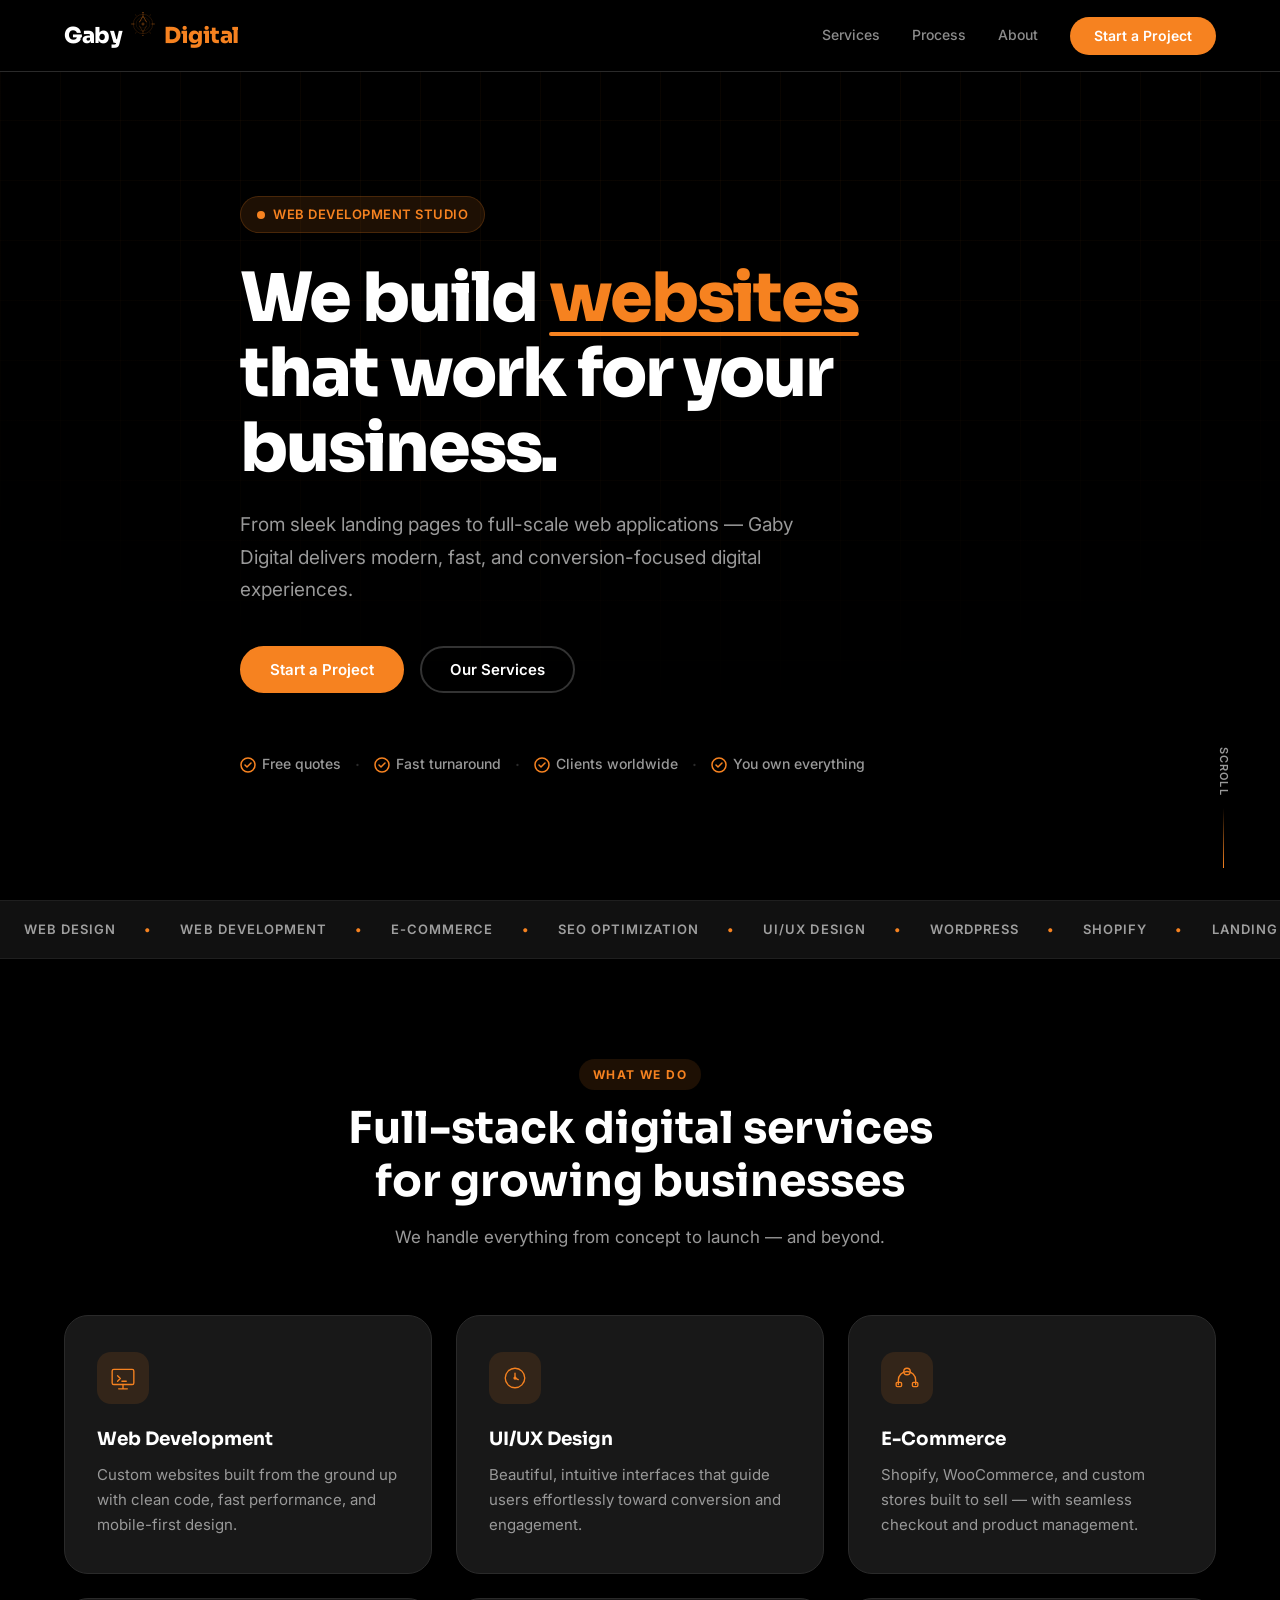
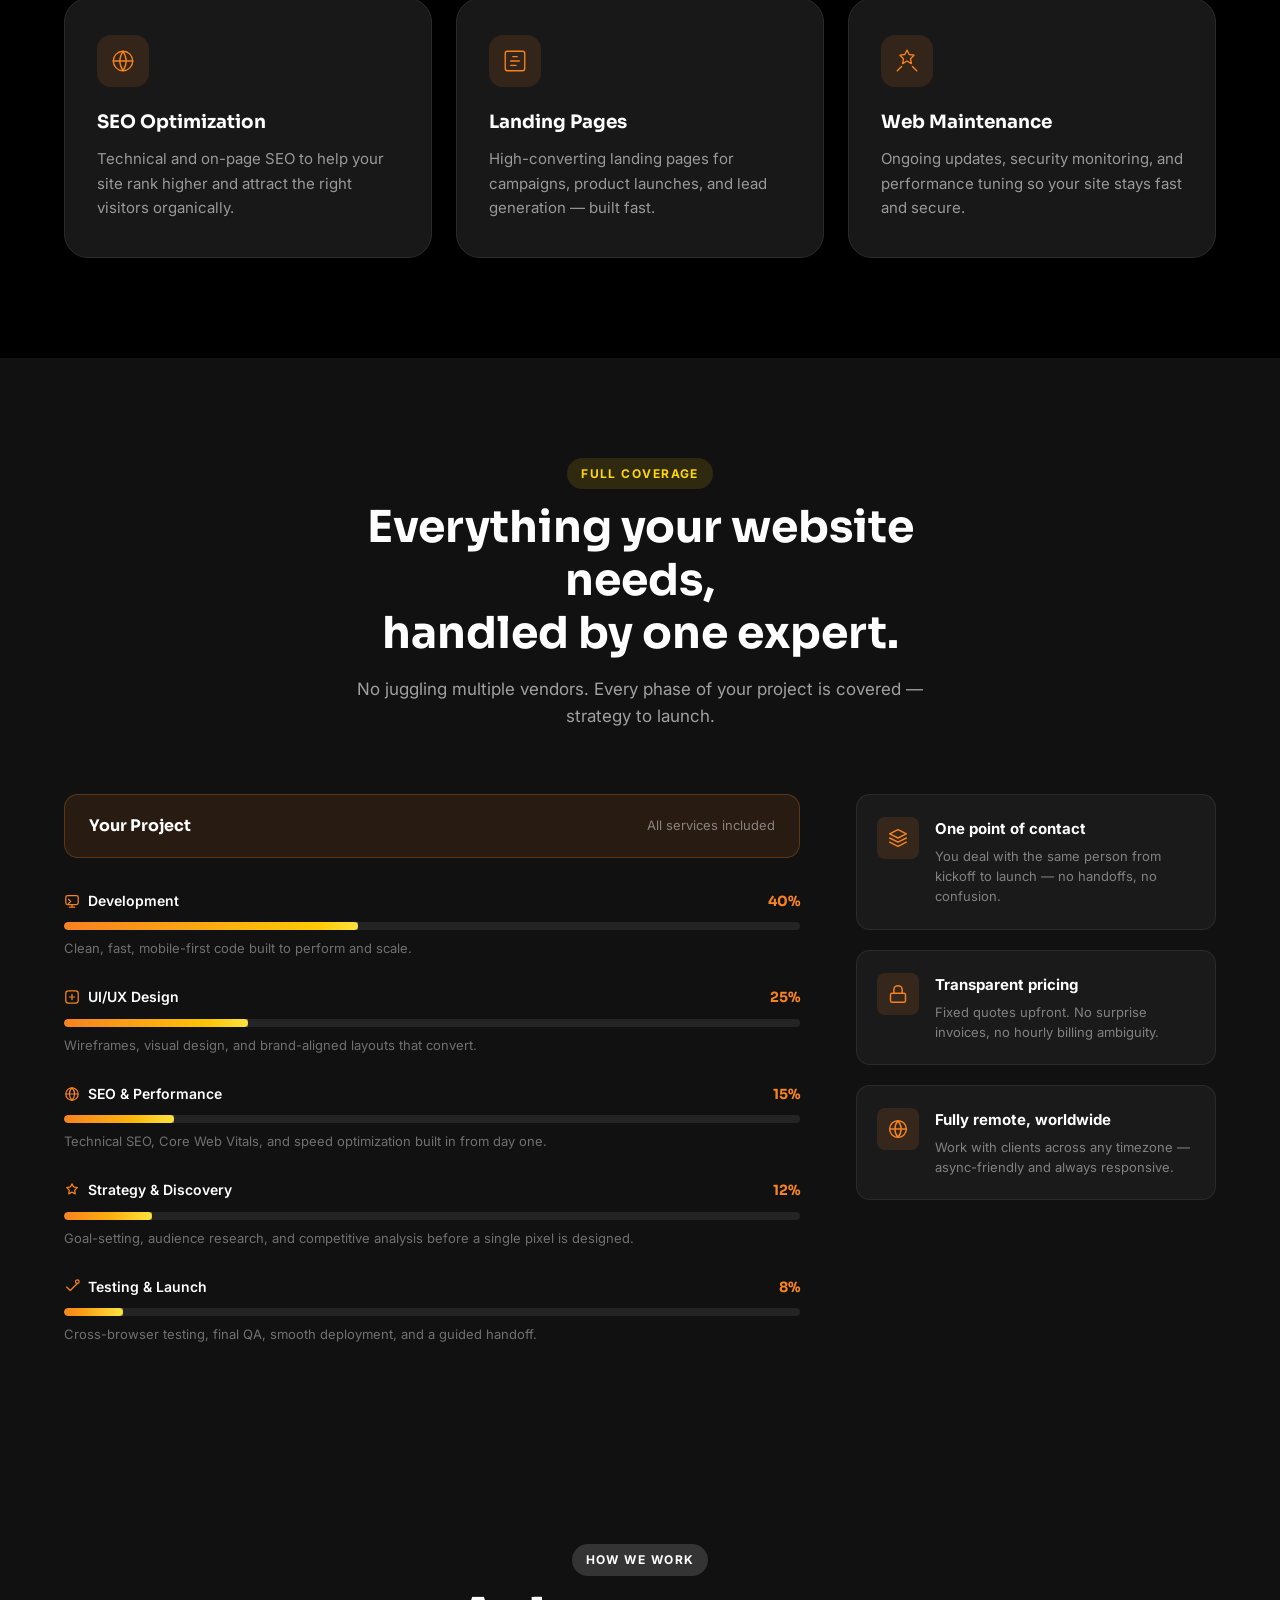
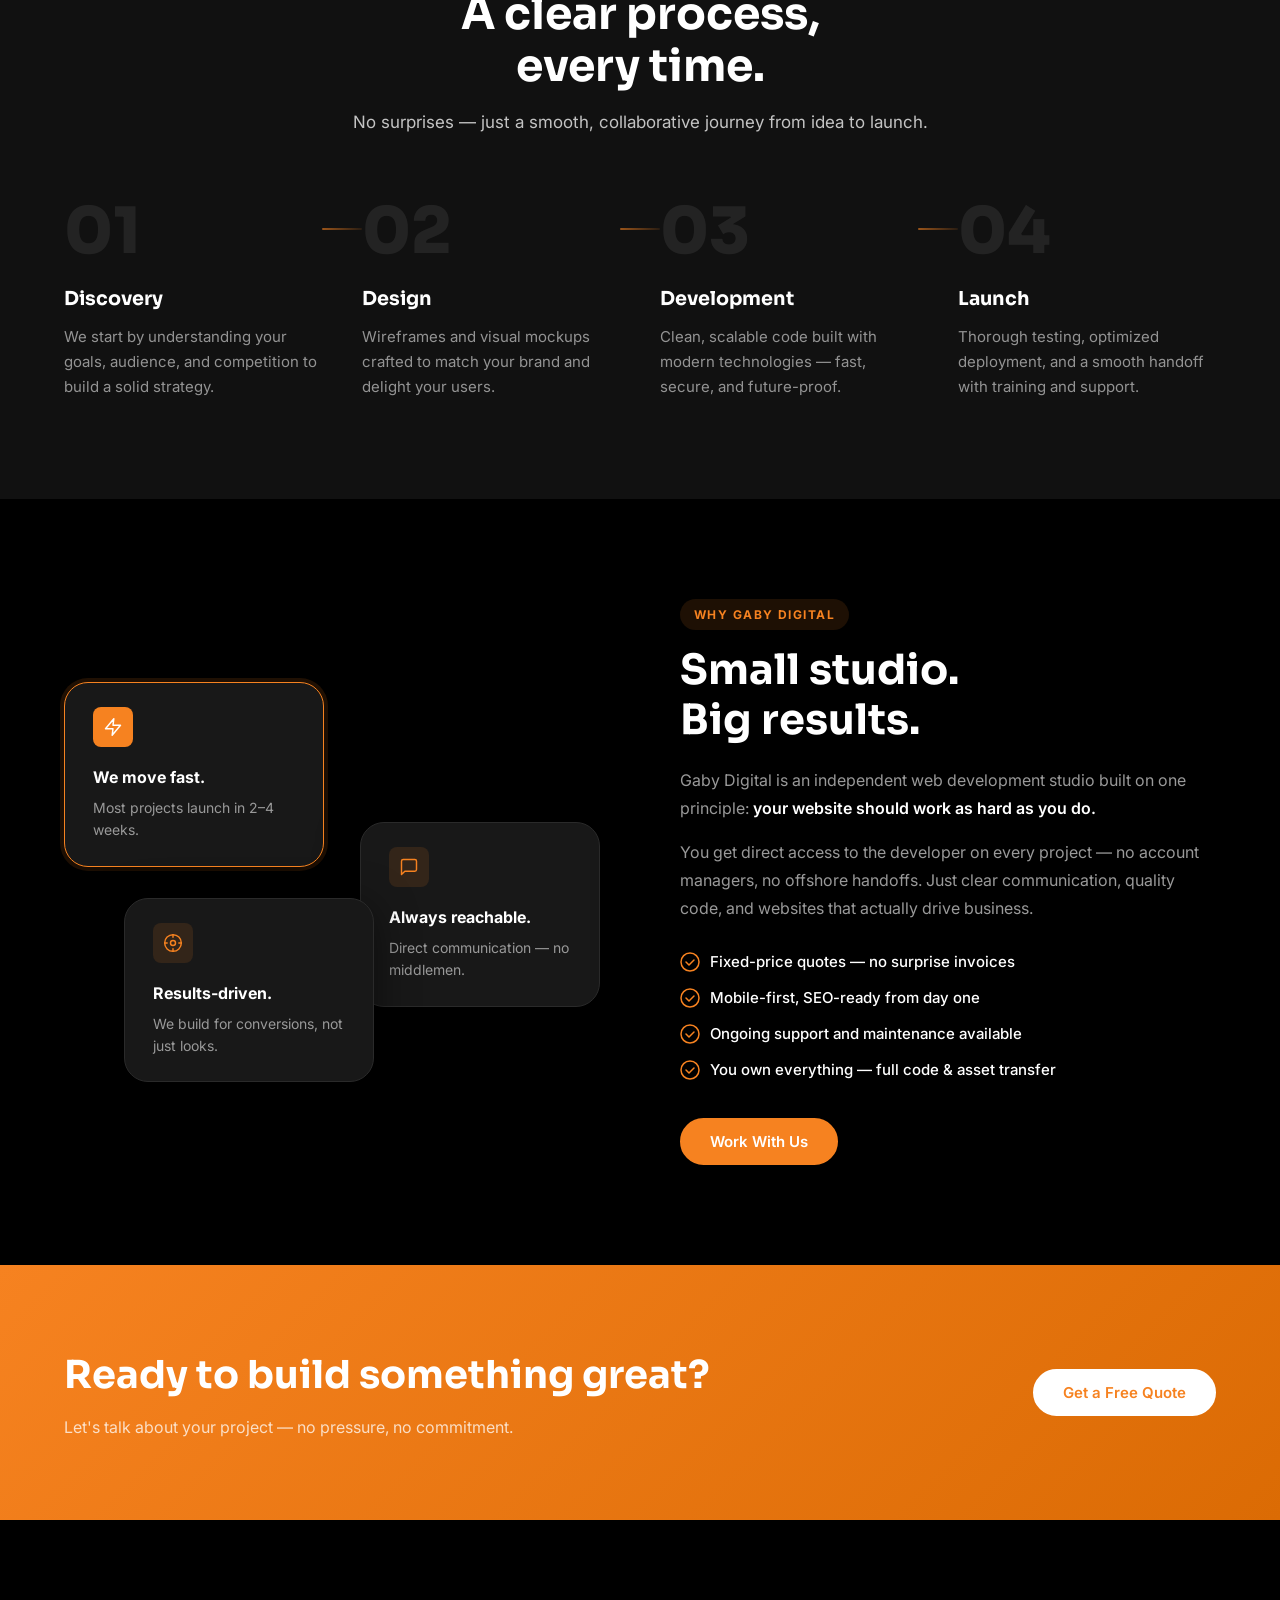
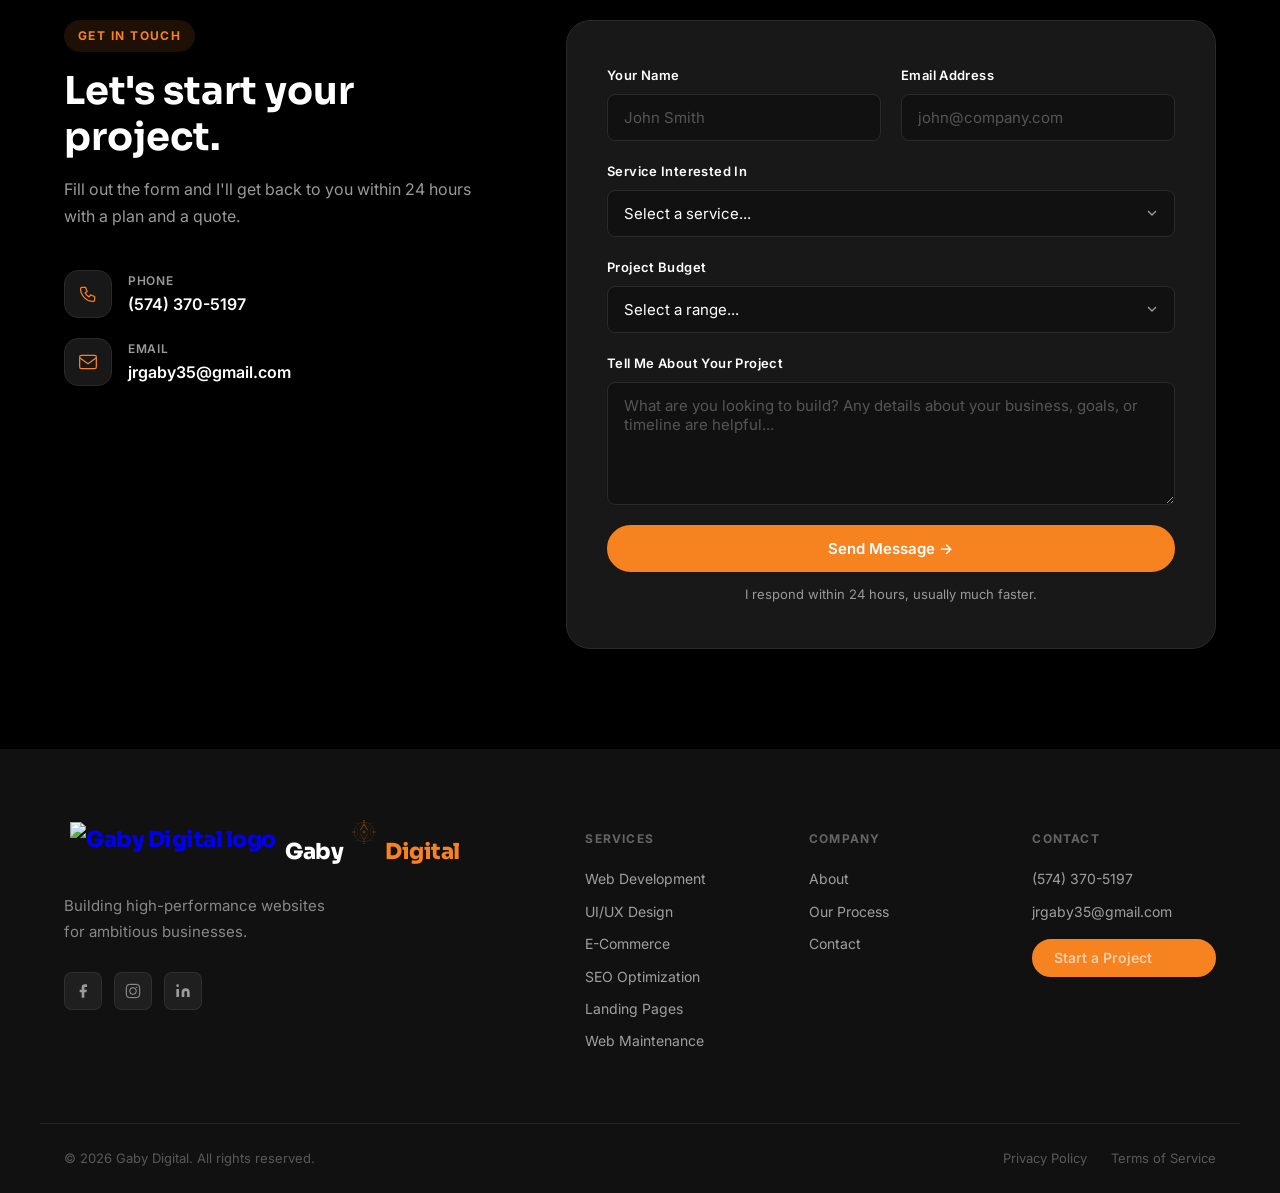
==== index.html @ aebf29fa "Add logo to footer" ====
<!DOCTYPE html>
<html lang="en">
<head>
  <meta charset="UTF-8" />
  <meta name="viewport" content="width=device-width, initial-scale=1.0" />
  <title>Gaby Digital — Web Development Studio</title>
  <meta name="description" content="Gaby Digital builds stunning, high-performance websites and web applications for businesses ready to grow online." />
  <link rel="preconnect" href="https://fonts.googleapis.com" />
  <link rel="preconnect" href="https://fonts.gstatic.com" crossorigin />
  <link href="https://fonts.googleapis.com/css2?family=Inter:wght@300;400;500;600;700;800;900&family=Sora:wght@400;600;700;800&display=swap" rel="stylesheet" />
  <link rel="stylesheet" href="style.css" />
</head>
<body>

  <!-- NAV -->
  <header class="nav" id="nav">
    <div class="nav__inner container">
      <a href="#" class="nav__logo">
        <span class="logo-gaby">Gaby</span><img src="gaby-digital-logo-cr9.svg" class="logo-img" alt="Gaby Digital logo" /><span class="logo-digital">Digital</span>
      </a>
      <nav class="nav__links" id="navLinks">
        <a href="#services">Services</a>
        <a href="#process">Process</a>
        <a href="#about">About</a>
        <a href="#contact" class="btn btn--nav">Start a Project</a>
      </nav>
      <button class="nav__hamburger" id="hamburger" aria-label="Toggle menu">
        <span></span><span></span><span></span>
      </button>
    </div>
  </header>

  <!-- HERO -->
  <section class="hero" id="home">
    <div class="hero__bg-grid"></div>
    <div class="container hero__inner">
      <div class="hero__badge">Web Development Studio</div>
      <h1 class="hero__headline">
        We build
        <span class="hero__flip-wrapper">
          <span class="hero__flip" id="heroFlip">websites</span>
        </span>
        <br />that work for your business.
      </h1>
      <p class="hero__sub">From sleek landing pages to full-scale web applications — Gaby Digital delivers modern, fast, and conversion-focused digital experiences.</p>
      <div class="hero__ctas">
        <a href="#contact" class="btn btn--primary">Start a Project</a>
        <a href="#services" class="btn btn--ghost">Our Services</a>
      </div>
      <div class="hero__trust">
        <span class="trust-item">
          <svg viewBox="0 0 16 16" fill="none" xmlns="http://www.w3.org/2000/svg"><circle cx="8" cy="8" r="7" stroke="currentColor" stroke-width="1.5"/><path d="M5 8l2 2 4-4" stroke="currentColor" stroke-width="1.5" stroke-linecap="round" stroke-linejoin="round"/></svg>
          Free quotes
        </span>
        <span class="trust-sep">·</span>
        <span class="trust-item">
          <svg viewBox="0 0 16 16" fill="none" xmlns="http://www.w3.org/2000/svg"><circle cx="8" cy="8" r="7" stroke="currentColor" stroke-width="1.5"/><path d="M5 8l2 2 4-4" stroke="currentColor" stroke-width="1.5" stroke-linecap="round" stroke-linejoin="round"/></svg>
          Fast turnaround
        </span>
        <span class="trust-sep">·</span>
        <span class="trust-item">
          <svg viewBox="0 0 16 16" fill="none" xmlns="http://www.w3.org/2000/svg"><circle cx="8" cy="8" r="7" stroke="currentColor" stroke-width="1.5"/><path d="M5 8l2 2 4-4" stroke="currentColor" stroke-width="1.5" stroke-linecap="round" stroke-linejoin="round"/></svg>
          Clients worldwide
        </span>
        <span class="trust-sep">·</span>
        <span class="trust-item">
          <svg viewBox="0 0 16 16" fill="none" xmlns="http://www.w3.org/2000/svg"><circle cx="8" cy="8" r="7" stroke="currentColor" stroke-width="1.5"/><path d="M5 8l2 2 4-4" stroke="currentColor" stroke-width="1.5" stroke-linecap="round" stroke-linejoin="round"/></svg>
          You own everything
        </span>
      </div>
    </div>
    <div class="hero__scroll-hint">
      <span>Scroll</span>
      <div class="hero__scroll-line"></div>
    </div>
  </section>

  <!-- MARQUEE -->
  <div class="marquee">
    <div class="marquee__track">
      <span>Web Design</span><span class="dot">•</span>
      <span>Web Development</span><span class="dot">•</span>
      <span>E-Commerce</span><span class="dot">•</span>
      <span>SEO Optimization</span><span class="dot">•</span>
      <span>UI/UX Design</span><span class="dot">•</span>
      <span>WordPress</span><span class="dot">•</span>
      <span>Shopify</span><span class="dot">•</span>
      <span>Landing Pages</span><span class="dot">•</span>
      <span>Web Maintenance</span><span class="dot">•</span>
      <span>Web Design</span><span class="dot">•</span>
      <span>Web Development</span><span class="dot">•</span>
      <span>E-Commerce</span><span class="dot">•</span>
      <span>SEO Optimization</span><span class="dot">•</span>
      <span>UI/UX Design</span><span class="dot">•</span>
      <span>WordPress</span><span class="dot">•</span>
      <span>Shopify</span><span class="dot">•</span>
      <span>Landing Pages</span><span class="dot">•</span>
      <span>Web Maintenance</span><span class="dot">•</span>
    </div>
  </div>

  <!-- SERVICES -->
  <section class="section services" id="services">
    <div class="container">
      <div class="section__header">
        <div class="section__tag">What We Do</div>
        <h2>Full-stack digital services<br />for growing businesses</h2>
        <p>We handle everything from concept to launch — and beyond.</p>
      </div>
      <div class="services__grid">
        <div class="service-card">
          <div class="service-card__icon">
            <svg viewBox="0 0 48 48" fill="none" xmlns="http://www.w3.org/2000/svg"><rect x="4" y="8" width="40" height="28" rx="3" stroke="currentColor" stroke-width="2.5"/><path d="M16 44h16M24 36v8" stroke="currentColor" stroke-width="2.5" stroke-linecap="round"/><path d="M14 20l5 5-5 5M22 30h8" stroke="currentColor" stroke-width="2.5" stroke-linecap="round" stroke-linejoin="round"/></svg>
          </div>
          <h3>Web Development</h3>
          <p>Custom websites built from the ground up with clean code, fast performance, and mobile-first design.</p>
        </div>
        <div class="service-card">
          <div class="service-card__icon">
            <svg viewBox="0 0 48 48" fill="none" xmlns="http://www.w3.org/2000/svg"><rect x="6" y="6" width="36" height="36" rx="18" stroke="currentColor" stroke-width="2.5"/><path d="M24 15v9l6 3" stroke="currentColor" stroke-width="2.5" stroke-linecap="round"/><circle cx="24" cy="24" r="3" fill="currentColor"/></svg>
          </div>
          <h3>UI/UX Design</h3>
          <p>Beautiful, intuitive interfaces that guide users effortlessly toward conversion and engagement.</p>
        </div>
        <div class="service-card">
          <div class="service-card__icon">
            <svg viewBox="0 0 48 48" fill="none" xmlns="http://www.w3.org/2000/svg"><path d="M8 36V28a16 16 0 0132 0v8" stroke="currentColor" stroke-width="2.5" stroke-linecap="round"/><rect x="4" y="32" width="10" height="8" rx="2" stroke="currentColor" stroke-width="2.5"/><rect x="34" y="32" width="10" height="8" rx="2" stroke="currentColor" stroke-width="2.5"/><circle cx="24" cy="12" r="6" stroke="currentColor" stroke-width="2.5"/></svg>
          </div>
          <h3>E-Commerce</h3>
          <p>Shopify, WooCommerce, and custom stores built to sell — with seamless checkout and product management.</p>
        </div>
        <div class="service-card">
          <div class="service-card__icon">
            <svg viewBox="0 0 48 48" fill="none" xmlns="http://www.w3.org/2000/svg"><circle cx="24" cy="24" r="18" stroke="currentColor" stroke-width="2.5"/><path d="M24 6C24 6 18 16 18 24s6 18 6 18M24 6c0 0 6 10 6 18s-6 18-6 18M6 24h36" stroke="currentColor" stroke-width="2.5" stroke-linecap="round"/></svg>
          </div>
          <h3>SEO Optimization</h3>
          <p>Technical and on-page SEO to help your site rank higher and attract the right visitors organically.</p>
        </div>
        <div class="service-card">
          <div class="service-card__icon">
            <svg viewBox="0 0 48 48" fill="none" xmlns="http://www.w3.org/2000/svg"><rect x="6" y="6" width="36" height="36" rx="4" stroke="currentColor" stroke-width="2.5"/><path d="M16 24h16M16 32h10M20 16h8" stroke="currentColor" stroke-width="2.5" stroke-linecap="round"/></svg>
          </div>
          <h3>Landing Pages</h3>
          <p>High-converting landing pages for campaigns, product launches, and lead generation — built fast.</p>
        </div>
        <div class="service-card">
          <div class="service-card__icon">
            <svg viewBox="0 0 48 48" fill="none" xmlns="http://www.w3.org/2000/svg"><path d="M24 4l4 8 9 1.3-6.5 6.4 1.5 9L24 24l-8 4.7 1.5-9L11 13.3 20 12z" stroke="currentColor" stroke-width="2.5" stroke-linejoin="round"/><path d="M14 34l-8 8M34 34l8 8" stroke="currentColor" stroke-width="2.5" stroke-linecap="round"/></svg>
          </div>
          <h3>Web Maintenance</h3>
          <p>Ongoing updates, security monitoring, and performance tuning so your site stays fast and secure.</p>
        </div>
      </div>
    </div>
  </section>

  <!-- COVERAGE CHART -->
  <section class="section coverage" id="coverage">
    <div class="container">
      <div class="section__header">
        <div class="section__tag">Full Coverage</div>
        <h2>Everything your website needs,<br />handled by one expert.</h2>
        <p>No juggling multiple vendors. Every phase of your project is covered — strategy to launch.</p>
      </div>
      <div class="coverage__layout">
        <div class="coverage__chart">
          <div class="cov-pool">
            <div class="cov-pool__label">Your Project</div>
            <div class="cov-pool__sub">All services included</div>
          </div>
          <div class="cov-bars">
            <div class="cov-bar" data-pct="40">
              <div class="cov-bar__meta">
                <span class="cov-bar__name">
                  <svg viewBox="0 0 18 18" fill="none" xmlns="http://www.w3.org/2000/svg"><rect x="2" y="3" width="14" height="10" rx="2" stroke="currentColor" stroke-width="1.4"/><path d="M6 16h6M9 13v3" stroke="currentColor" stroke-width="1.4" stroke-linecap="round"/><path d="M5 7l2.5 2.5L5 12" stroke="currentColor" stroke-width="1.4" stroke-linecap="round" stroke-linejoin="round"/></svg>
                  Development
                </span>
                <span class="cov-bar__pct">40%</span>
              </div>
              <div class="cov-bar__track">
                <div class="cov-bar__fill" style="--pct:40%"></div>
              </div>
              <p class="cov-bar__desc">Clean, fast, mobile-first code built to perform and scale.</p>
            </div>
            <div class="cov-bar" data-pct="25">
              <div class="cov-bar__meta">
                <span class="cov-bar__name">
                  <svg viewBox="0 0 18 18" fill="none" xmlns="http://www.w3.org/2000/svg"><rect x="2" y="2" width="14" height="14" rx="3" stroke="currentColor" stroke-width="1.4"/><path d="M6 9h6M9 6v6" stroke="currentColor" stroke-width="1.4" stroke-linecap="round"/></svg>
                  UI/UX Design
                </span>
                <span class="cov-bar__pct">25%</span>
              </div>
              <div class="cov-bar__track">
                <div class="cov-bar__fill" style="--pct:25%"></div>
              </div>
              <p class="cov-bar__desc">Wireframes, visual design, and brand-aligned layouts that convert.</p>
            </div>
            <div class="cov-bar" data-pct="15">
              <div class="cov-bar__meta">
                <span class="cov-bar__name">
                  <svg viewBox="0 0 18 18" fill="none" xmlns="http://www.w3.org/2000/svg"><circle cx="9" cy="9" r="7" stroke="currentColor" stroke-width="1.4"/><path d="M9 2s-3 3.5-3 7 3 7 3 7M9 2s3 3.5 3 7-3 7-3 7M2 9h14" stroke="currentColor" stroke-width="1.4" stroke-linecap="round"/></svg>
                  SEO & Performance
                </span>
                <span class="cov-bar__pct">15%</span>
              </div>
              <div class="cov-bar__track">
                <div class="cov-bar__fill" style="--pct:15%"></div>
              </div>
              <p class="cov-bar__desc">Technical SEO, Core Web Vitals, and speed optimization built in from day one.</p>
            </div>
            <div class="cov-bar" data-pct="12">
              <div class="cov-bar__meta">
                <span class="cov-bar__name">
                  <svg viewBox="0 0 18 18" fill="none" xmlns="http://www.w3.org/2000/svg"><path d="M9 2l1.8 3.6L15 6.3l-3 2.9.7 4.1L9 11.4 5.3 13.3 6 9.2 3 6.3l4.2-.7z" stroke="currentColor" stroke-width="1.4" stroke-linejoin="round"/></svg>
                  Strategy & Discovery
                </span>
                <span class="cov-bar__pct">12%</span>
              </div>
              <div class="cov-bar__track">
                <div class="cov-bar__fill" style="--pct:12%"></div>
              </div>
              <p class="cov-bar__desc">Goal-setting, audience research, and competitive analysis before a single pixel is designed.</p>
            </div>
            <div class="cov-bar" data-pct="8">
              <div class="cov-bar__meta">
                <span class="cov-bar__name">
                  <svg viewBox="0 0 18 18" fill="none" xmlns="http://www.w3.org/2000/svg"><path d="M3 9l4 4 8-8" stroke="currentColor" stroke-width="1.4" stroke-linecap="round" stroke-linejoin="round"/><circle cx="15" cy="3" r="2" stroke="currentColor" stroke-width="1.4"/></svg>
                  Testing & Launch
                </span>
                <span class="cov-bar__pct">8%</span>
              </div>
              <div class="cov-bar__track">
                <div class="cov-bar__fill" style="--pct:8%"></div>
              </div>
              <p class="cov-bar__desc">Cross-browser testing, final QA, smooth deployment, and a guided handoff.</p>
            </div>
          </div>
        </div>
        <div class="coverage__callouts">
          <div class="cov-callout">
            <div class="cov-callout__icon">
              <svg viewBox="0 0 24 24" fill="none" xmlns="http://www.w3.org/2000/svg"><path d="M12 2L2 7l10 5 10-5-10-5zM2 17l10 5 10-5M2 12l10 5 10-5" stroke="currentColor" stroke-width="1.75" stroke-linecap="round" stroke-linejoin="round"/></svg>
            </div>
            <div>
              <strong>One point of contact</strong>
              <p>You deal with the same person from kickoff to launch — no handoffs, no confusion.</p>
            </div>
          </div>
          <div class="cov-callout">
            <div class="cov-callout__icon">
              <svg viewBox="0 0 24 24" fill="none" xmlns="http://www.w3.org/2000/svg"><rect x="3" y="11" width="18" height="11" rx="2" stroke="currentColor" stroke-width="1.75"/><path d="M7 11V7a5 5 0 0110 0v4" stroke="currentColor" stroke-width="1.75" stroke-linecap="round"/></svg>
            </div>
            <div>
              <strong>Transparent pricing</strong>
              <p>Fixed quotes upfront. No surprise invoices, no hourly billing ambiguity.</p>
            </div>
          </div>
          <div class="cov-callout">
            <div class="cov-callout__icon">
              <svg viewBox="0 0 24 24" fill="none" xmlns="http://www.w3.org/2000/svg"><circle cx="12" cy="12" r="10" stroke="currentColor" stroke-width="1.75"/><path d="M2 12h20M12 2a15.3 15.3 0 010 20M12 2a15.3 15.3 0 000 20" stroke="currentColor" stroke-width="1.75" stroke-linecap="round"/></svg>
            </div>
            <div>
              <strong>Fully remote, worldwide</strong>
              <p>Work with clients across any timezone — async-friendly and always responsive.</p>
            </div>
          </div>
        </div>
      </div>
    </div>
  </section>

  <!-- PROCESS -->
  <section class="section process" id="process">
    <div class="container">
      <div class="section__header section__header--light">
        <div class="section__tag section__tag--light">How We Work</div>
        <h2>A clear process,<br />every time.</h2>
        <p>No surprises — just a smooth, collaborative journey from idea to launch.</p>
      </div>
      <div class="process__steps">
        <div class="process-step">
          <div class="process-step__num">01</div>
          <div class="process-step__content">
            <h3>Discovery</h3>
            <p>We start by understanding your goals, audience, and competition to build a solid strategy.</p>
          </div>
        </div>
        <div class="process-step__connector"></div>
        <div class="process-step">
          <div class="process-step__num">02</div>
          <div class="process-step__content">
            <h3>Design</h3>
            <p>Wireframes and visual mockups crafted to match your brand and delight your users.</p>
          </div>
        </div>
        <div class="process-step__connector"></div>
        <div class="process-step">
          <div class="process-step__num">03</div>
          <div class="process-step__content">
            <h3>Development</h3>
            <p>Clean, scalable code built with modern technologies — fast, secure, and future-proof.</p>
          </div>
        </div>
        <div class="process-step__connector"></div>
        <div class="process-step">
          <div class="process-step__num">04</div>
          <div class="process-step__content">
            <h3>Launch</h3>
            <p>Thorough testing, optimized deployment, and a smooth handoff with training and support.</p>
          </div>
        </div>
      </div>
    </div>
  </section>

  <!-- ABOUT / WHY US -->
  <section class="section about" id="about">
    <div class="container about__inner">
      <div class="about__visual">
        <div class="about__card about__card--main">
          <div class="about__card-icon">
            <svg viewBox="0 0 24 24" fill="none" xmlns="http://www.w3.org/2000/svg"><path d="M13 2L3 14h9l-1 8 10-12h-9l1-8z" stroke="currentColor" stroke-width="1.75" stroke-linecap="round" stroke-linejoin="round"/></svg>
          </div>
          <strong>We move fast.</strong>
          <span>Most projects launch in 2–4 weeks.</span>
        </div>
        <div class="about__card about__card--secondary">
          <div class="about__card-icon">
            <svg viewBox="0 0 24 24" fill="none" xmlns="http://www.w3.org/2000/svg"><path d="M21 15a2 2 0 01-2 2H7l-4 4V5a2 2 0 012-2h14a2 2 0 012 2z" stroke="currentColor" stroke-width="1.75" stroke-linecap="round" stroke-linejoin="round"/></svg>
          </div>
          <strong>Always reachable.</strong>
          <span>Direct communication — no middlemen.</span>
        </div>
        <div class="about__card about__card--tertiary">
          <div class="about__card-icon">
            <svg viewBox="0 0 24 24" fill="none" xmlns="http://www.w3.org/2000/svg"><circle cx="12" cy="12" r="10" stroke="currentColor" stroke-width="1.75"/><circle cx="12" cy="12" r="3" stroke="currentColor" stroke-width="1.75"/><path d="M12 2v3M12 19v3M2 12h3M19 12h3" stroke="currentColor" stroke-width="1.75" stroke-linecap="round"/></svg>
          </div>
          <strong>Results-driven.</strong>
          <span>We build for conversions, not just looks.</span>
        </div>
      </div>
      <div class="about__content">
        <div class="section__tag">Why Gaby Digital</div>
        <h2>Small studio.<br />Big results.</h2>
        <p>Gaby Digital is an independent web development studio built on one principle: <strong>your website should work as hard as you do.</strong></p>
        <p>You get direct access to the developer on every project — no account managers, no offshore handoffs. Just clear communication, quality code, and websites that actually drive business.</p>
        <ul class="about__list">
          <li>
            <svg viewBox="0 0 20 20" fill="none" xmlns="http://www.w3.org/2000/svg"><circle cx="10" cy="10" r="9" stroke="#F68220" stroke-width="1.5"/><path d="M6 10l3 3 5-5" stroke="#F68220" stroke-width="1.5" stroke-linecap="round" stroke-linejoin="round"/></svg>
            Fixed-price quotes — no surprise invoices
          </li>
          <li>
            <svg viewBox="0 0 20 20" fill="none" xmlns="http://www.w3.org/2000/svg"><circle cx="10" cy="10" r="9" stroke="#F68220" stroke-width="1.5"/><path d="M6 10l3 3 5-5" stroke="#F68220" stroke-width="1.5" stroke-linecap="round" stroke-linejoin="round"/></svg>
            Mobile-first, SEO-ready from day one
          </li>
          <li>
            <svg viewBox="0 0 20 20" fill="none" xmlns="http://www.w3.org/2000/svg"><circle cx="10" cy="10" r="9" stroke="#F68220" stroke-width="1.5"/><path d="M6 10l3 3 5-5" stroke="#F68220" stroke-width="1.5" stroke-linecap="round" stroke-linejoin="round"/></svg>
            Ongoing support and maintenance available
          </li>
          <li>
            <svg viewBox="0 0 20 20" fill="none" xmlns="http://www.w3.org/2000/svg"><circle cx="10" cy="10" r="9" stroke="#F68220" stroke-width="1.5"/><path d="M6 10l3 3 5-5" stroke="#F68220" stroke-width="1.5" stroke-linecap="round" stroke-linejoin="round"/></svg>
            You own everything — full code &amp; asset transfer
          </li>
        </ul>
        <a href="#contact" class="btn btn--primary">Work With Us</a>
      </div>
    </div>
  </section>

  <!-- CTA BAND -->
  <section class="cta-band">
    <div class="container cta-band__inner">
      <div>
        <h2>Ready to build something great?</h2>
        <p>Let's talk about your project — no pressure, no commitment.</p>
      </div>
      <a href="#contact" class="btn btn--white">Get a Free Quote</a>
    </div>
  </section>

  <!-- CONTACT -->
  <section class="section contact" id="contact">
    <div class="container contact__inner">
      <div class="contact__info">
        <div class="section__tag">Get In Touch</div>
        <h2>Let's start your project.</h2>
        <p>Fill out the form and I'll get back to you within 24 hours with a plan and a quote.</p>
        <div class="contact__details">
          <a href="tel:5743705197" class="contact-detail">
            <div class="contact-detail__icon">
              <svg viewBox="0 0 24 24" fill="none" xmlns="http://www.w3.org/2000/svg"><path d="M5 4h4l2 5-2.5 1.5a11 11 0 005 5L15 13l5 2v4a2 2 0 01-2 2A16 16 0 013 6a2 2 0 012-2z" stroke="currentColor" stroke-width="1.5" stroke-linecap="round" stroke-linejoin="round"/></svg>
            </div>
            <div>
              <span>Phone</span>
              <strong>(574) 370-5197</strong>
            </div>
          </a>
          <a href="mailto:jrgaby35@gmail.com" class="contact-detail">
            <div class="contact-detail__icon">
              <svg viewBox="0 0 24 24" fill="none" xmlns="http://www.w3.org/2000/svg"><rect x="2" y="4" width="20" height="16" rx="2" stroke="currentColor" stroke-width="1.5"/><path d="M2 7l10 7 10-7" stroke="currentColor" stroke-width="1.5" stroke-linecap="round"/></svg>
            </div>
            <div>
              <span>Email</span>
              <strong>jrgaby35@gmail.com</strong>
            </div>
          </a>
        </div>
      </div>
      <form class="contact__form" id="contactForm" action="https://api.web3forms.com/submit" method="POST" novalidate>
        <input type="hidden" name="access_key" value="799611c0-f4fd-4226-bd43-06ae92954657" />
        <input type="hidden" name="subject" value="New project inquiry — Gaby Digital" />
        <input type="hidden" name="redirect" value="https://jrgaby35-afk.github.io/Gaby.Digital/thanks.html" />
        <div class="form__row">
          <div class="form__group">
            <label for="name">Your Name</label>
            <input type="text" id="name" name="name" placeholder="John Smith" required />
          </div>
          <div class="form__group">
            <label for="email">Email Address</label>
            <input type="email" id="email" name="email" placeholder="john@company.com" required />
          </div>
        </div>
        <div class="form__group">
          <label for="service">Service Interested In</label>
          <select id="service" name="service">
            <option value="" disabled selected>Select a service...</option>
            <option>Web Development</option>
            <option>E-Commerce Store</option>
            <option>UI/UX Design</option>
            <option>Landing Page</option>
            <option>SEO Optimization</option>
            <option>Web Maintenance</option>
            <option>Other / Not Sure Yet</option>
          </select>
        </div>
        <div class="form__group">
          <label for="budget">Project Budget</label>
          <select id="budget" name="budget">
            <option value="" disabled selected>Select a range...</option>
            <option>Under $500</option>
            <option>$500 – $1,500</option>
            <option>$1,500 – $5,000</option>
            <option>$5,000+</option>
            <option>Not sure yet</option>
          </select>
        </div>
        <div class="form__group">
          <label for="message">Tell Me About Your Project</label>
          <textarea id="message" name="message" rows="5" placeholder="What are you looking to build? Any details about your business, goals, or timeline are helpful..." required></textarea>
        </div>
        <button type="submit" class="btn btn--primary btn--full">Send Message →</button>
        <p class="form__note">I respond within 24 hours, usually much faster.</p>
      </form>
    </div>
  </section>

  <!-- FOOTER -->
  <footer class="footer">
    <div class="container footer__inner">
      <div class="footer__brand">
        <a href="#" class="nav__logo">
          <img src="gaby-digital-logo.svg" class="logo-img" alt="Gaby Digital logo" />
          <span class="logo-gaby">Gaby</span><img src="gaby-digital-logo-cr9.svg" class="logo-img" alt="Gaby Digital logo" /><span class="logo-digital">Digital</span>
        </a>
        <p>Building high-performance websites<br />for ambitious businesses.</p>
        <div class="footer__social">
          <a href="#" aria-label="Facebook">
            <svg viewBox="0 0 24 24" fill="currentColor"><path d="M18 2h-3a5 5 0 00-5 5v3H7v4h3v8h4v-8h3l1-4h-4V7a1 1 0 011-1h3z"/></svg>
          </a>
          <a href="#" aria-label="Instagram">
            <svg viewBox="0 0 24 24" fill="none" stroke="currentColor" stroke-width="1.5"><rect x="2" y="2" width="20" height="20" rx="5"/><circle cx="12" cy="12" r="5"/><circle cx="17.5" cy="6.5" r="1" fill="currentColor" stroke="none"/></svg>
          </a>
          <a href="#" aria-label="LinkedIn">
            <svg viewBox="0 0 24 24" fill="currentColor"><path d="M16 8a6 6 0 016 6v7h-4v-7a2 2 0 00-2-2 2 2 0 00-2 2v7h-4v-7a6 6 0 016-6zM2 9h4v12H2z"/><circle cx="4" cy="4" r="2"/></svg>
          </a>
        </div>
      </div>
      <div class="footer__links">
        <div class="footer__col">
          <h4>Services</h4>
          <a href="#services">Web Development</a>
          <a href="#services">UI/UX Design</a>
          <a href="#services">E-Commerce</a>
          <a href="#services">SEO Optimization</a>
          <a href="#services">Landing Pages</a>
          <a href="#services">Web Maintenance</a>
        </div>
        <div class="footer__col">
          <h4>Company</h4>
          <a href="#about">About</a>
          <a href="#process">Our Process</a>
          <a href="#contact">Contact</a>
        </div>
        <div class="footer__col">
          <h4>Contact</h4>
          <a href="tel:5743705197">(574) 370-5197</a>
          <a href="mailto:jrgaby35@gmail.com">jrgaby35@gmail.com</a>
          <a href="#contact" class="btn btn--primary btn--sm" style="margin-top:1rem">Start a Project</a>
        </div>
      </div>
    </div>
    <div class="footer__bottom">
      <div class="container">
        <p>© 2026 Gaby Digital. All rights reserved.</p>
        <div class="footer__bottom-links">
          <a href="#">Privacy Policy</a>
          <a href="#">Terms of Service</a>
        </div>
      </div>
    </div>
  </footer>

  <script src="script.js"></script>
</body>
</html>
---- style.css ----
/* =============================================
   GABY DIGITAL — STYLESHEET
   ============================================= */

/* --- Reset & Variables --- */
*, *::before, *::after { box-sizing: border-box; margin: 0; padding: 0; }

:root {
  --blue:        #F68220;
  --blue-dark:   #DB6B04;
  --blue-light:  rgba(246,130,32,.12);
  --dark:        #111111;
  --dark-2:      #1c1c1c;
  --mid:         #999999;
  --light:       #181818;
  --white:       #ffffff;
  --border:      #2a2a2a;
  --yellow:      #FFD600;

  --font-head:   'Sora', sans-serif;
  --font-body:   'Inter', sans-serif;

  --radius-sm:   8px;
  --radius:      14px;
  --radius-lg:   24px;

  --shadow-sm:   0 2px 8px rgba(0,0,0,.06);
  --shadow:      0 8px 30px rgba(0,0,0,.08);
  --shadow-lg:   0 20px 60px rgba(0,0,0,.12);

  --nav-h:       72px;
  --section-gap: 100px;
}

html { scroll-behavior: smooth; }

body {
  font-family: var(--font-body);
  font-size: 16px;
  line-height: 1.6;
  color: var(--white);
  background: #000000;
  -webkit-font-smoothing: antialiased;
}

/* --- Utility --- */
.container {
  max-width: 1200px;
  margin: 0 auto;
  padding: 0 24px;
}

.btn {
  display: inline-flex;
  align-items: center;
  justify-content: center;
  gap: 8px;
  font-family: var(--font-body);
  font-size: 15px;
  font-weight: 600;
  line-height: 1;
  padding: 14px 28px;
  border-radius: 50px;
  border: 2px solid transparent;
  cursor: pointer;
  text-decoration: none;
  transition: all .22s ease;
  white-space: nowrap;
}

.btn--primary {
  background: var(--blue);
  color: var(--white);
  border-color: var(--blue);
}
.btn--primary:hover {
  background: var(--blue-dark);
  border-color: var(--blue-dark);
  transform: translateY(-2px);
  box-shadow: 0 8px 24px rgba(246,130,32,.35);
}

.btn--ghost {
  background: transparent;
  color: var(--white);
  border-color: rgba(255,255,255,.2);
}
.btn--ghost:hover {
  border-color: var(--blue);
  color: var(--blue);
  transform: translateY(-2px);
}

.btn--white {
  background: var(--white);
  color: var(--blue);
  border-color: var(--white);
}
.btn--white:hover {
  background: rgba(246,130,32,.15);
  transform: translateY(-2px);
}

.btn--nav {
  background: var(--blue);
  color: var(--white);
  padding: 10px 22px;
  font-size: 14px;
}
.btn--nav:hover {
  background: var(--blue-dark);
  transform: translateY(-1px);
}

.btn--full { width: 100%; }

.btn--sm { padding: 10px 20px; font-size: 13px; }

.section {
  padding: var(--section-gap) 0;
}

.section__header {
  text-align: center;
  max-width: 620px;
  margin: 0 auto 64px;
}
.section__header h2 {
  font-family: var(--font-head);
  font-size: clamp(2rem, 3.5vw, 2.75rem);
  font-weight: 700;
  line-height: 1.2;
  margin: 12px 0 16px;
  color: var(--white);
}
.section__header p {
  color: var(--mid);
  font-size: 17px;
}
.section__header--light h2,
.section__header--light p { color: var(--white); }
.section__header--light p { opacity: .75; }

.section__tag {
  display: inline-block;
  font-size: 12px;
  font-weight: 700;
  letter-spacing: .12em;
  text-transform: uppercase;
  color: var(--blue);
  background: var(--blue-light);
  padding: 6px 14px;
  border-radius: 50px;
}
.section__tag--light {
  color: var(--white);
  background: rgba(255,255,255,.15);
}

/* =============================================
   NAVIGATION
   ============================================= */
.nav {
  position: fixed;
  top: 0; left: 0; right: 0;
  z-index: 100;
  height: var(--nav-h);
  background: rgba(0,0,0,.85);
  backdrop-filter: blur(12px);
  -webkit-backdrop-filter: blur(12px);
  border-bottom: 1px solid var(--border);
  transition: box-shadow .3s;
}
.nav.scrolled {
  box-shadow: 0 4px 30px rgba(0,0,0,.6);
}

.nav__inner {
  display: flex;
  align-items: center;
  justify-content: space-between;
  height: 100%;
}

.nav__logo {
  text-decoration: none;
  font-family: var(--font-head);
  font-size: 22px;
  font-weight: 800;
  letter-spacing: -.5px;
  display: flex;
  align-items: center;
}
.logo-img {
  height: 30px;
  width: 30px;
  object-fit: contain;
  flex-shrink: 0;
  margin: 0 6px;
  transform: translateY(-12px);
}
.logo-gaby   { color: var(--white); }
.logo-digital { color: var(--blue); }

.nav__links {
  display: flex;
  align-items: center;
  gap: 32px;
}
.nav__links a:not(.btn) {
  text-decoration: none;
  font-size: 14px;
  font-weight: 500;
  color: rgba(255,255,255,.55);
  transition: color .2s;
}
.nav__links a:not(.btn):hover { color: var(--white); }

.nav__hamburger {
  display: none;
  flex-direction: column;
  gap: 5px;
  background: none;
  border: none;
  cursor: pointer;
  padding: 4px;
}
.nav__hamburger span {
  display: block;
  width: 24px;
  height: 2px;
  background: var(--white);
  border-radius: 2px;
  transition: all .3s;
}
.nav__hamburger.open span:nth-child(1) { transform: translateY(7px) rotate(45deg); }
.nav__hamburger.open span:nth-child(2) { opacity: 0; }
.nav__hamburger.open span:nth-child(3) { transform: translateY(-7px) rotate(-45deg); }

/* =============================================
   HERO
   ============================================= */
.hero {
  min-height: 100vh;
  display: flex;
  align-items: center;
  position: relative;
  padding-top: var(--nav-h);
  overflow: hidden;
  background: #000000;
}

.hero__bg-grid {
  position: absolute;
  inset: 0;
  background-image:
    linear-gradient(rgba(246,130,32,.04) 1px, transparent 1px),
    linear-gradient(90deg, rgba(246,130,32,.04) 1px, transparent 1px);
  background-size: 60px 60px;
  mask-image: radial-gradient(ellipse 80% 80% at 50% 0%, black 40%, transparent 100%);
  -webkit-mask-image: radial-gradient(ellipse 80% 80% at 50% 0%, black 40%, transparent 100%);
}

.hero__inner {
  position: relative;
  z-index: 1;
  padding-top: 60px;
  padding-bottom: 60px;
}

.hero__badge {
  display: inline-flex;
  align-items: center;
  gap: 8px;
  font-size: 13px;
  font-weight: 600;
  color: var(--blue);
  background: var(--blue-light);
  border: 1px solid rgba(246,130,32,.2);
  padding: 7px 16px;
  border-radius: 50px;
  margin-bottom: 28px;
  letter-spacing: .04em;
  text-transform: uppercase;
}
.hero__badge::before {
  content: '';
  display: block;
  width: 8px;
  height: 8px;
  border-radius: 50%;
  background: var(--blue);
  animation: pulse 2s infinite;
}

@keyframes pulse {
  0%, 100% { opacity: 1; transform: scale(1); }
  50% { opacity: .5; transform: scale(1.3); }
}

.hero__headline {
  font-family: var(--font-head);
  font-size: clamp(2.6rem, 6vw, 4.25rem);
  font-weight: 800;
  line-height: 1.1;
  letter-spacing: -.03em;
  color: var(--white);
  max-width: 800px;
  margin-bottom: 24px;
}

.hero__flip-wrapper {
  display: inline-block;
  position: relative;
  color: var(--blue);
  min-width: 200px;
}
.hero__flip-wrapper::after {
  content: '';
  display: block;
  position: absolute;
  bottom: 0;
  left: 0;
  right: 0;
  height: 4px;
  background: var(--blue);
  border-radius: 2px;
  transform: scaleX(0);
  transform-origin: left;
  animation: underlineIn .5s .1s forwards;
}
@keyframes underlineIn {
  to { transform: scaleX(1); }
}

.hero__flip {
  display: inline-block;
  transition: opacity .25s, transform .25s;
}
.hero__flip.fade-out {
  opacity: 0;
  transform: translateY(-8px);
}
.hero__flip.fade-in {
  opacity: 1;
  transform: translateY(0);
}

.hero__sub {
  font-size: clamp(16px, 2vw, 19px);
  color: var(--mid);
  max-width: 560px;
  margin-bottom: 40px;
  line-height: 1.7;
}

.hero__ctas {
  display: flex;
  gap: 16px;
  flex-wrap: wrap;
  margin-bottom: 60px;
}

.hero__trust {
  display: flex;
  align-items: center;
  flex-wrap: wrap;
  gap: 10px 0;
}
.trust-item {
  display: inline-flex;
  align-items: center;
  gap: 6px;
  font-size: 14px;
  font-weight: 500;
  color: var(--mid);
}
.trust-item svg {
  width: 16px;
  height: 16px;
  color: var(--blue);
  flex-shrink: 0;
}
.trust-sep {
  padding: 0 14px;
  color: var(--border);
  font-size: 18px;
  line-height: 1;
}

.hero__scroll-hint {
  position: absolute;
  bottom: 32px;
  right: 48px;
  display: flex;
  align-items: center;
  gap: 12px;
  font-size: 11px;
  font-weight: 600;
  letter-spacing: .1em;
  text-transform: uppercase;
  color: var(--mid);
  writing-mode: vertical-rl;
}
.hero__scroll-line {
  width: 1px;
  height: 60px;
  background: linear-gradient(to bottom, transparent, var(--blue));
  animation: scrollLine 2s ease-in-out infinite;
}
@keyframes scrollLine {
  0%, 100% { opacity: .3; transform: scaleY(1); }
  50% { opacity: 1; transform: scaleY(1.3); }
}

/* =============================================
   MARQUEE
   ============================================= */
.marquee {
  background: var(--dark);
  padding: 18px 0;
  overflow: hidden;
  border-top: 1px solid rgba(255,255,255,.06);
  border-bottom: 1px solid rgba(255,255,255,.06);
}

.marquee__track {
  display: flex;
  gap: 0;
  white-space: nowrap;
  animation: marquee 28s linear infinite;
}

.marquee__track span {
  font-size: 13px;
  font-weight: 600;
  letter-spacing: .08em;
  text-transform: uppercase;
  color: rgba(255,255,255,.6);
  padding: 0 24px;
}
.marquee__track .dot {
  color: var(--blue);
  padding: 0 4px;
}

@keyframes marquee {
  from { transform: translateX(0); }
  to   { transform: translateX(-50%); }
}

/* =============================================
   SERVICES
   ============================================= */
.services {
  background: #000000;
}

.services__grid {
  display: grid;
  grid-template-columns: repeat(3, 1fr);
  gap: 24px;
}

.service-card {
  background: var(--light);
  border: 1.5px solid var(--border);
  border-radius: var(--radius-lg);
  padding: 36px 32px;
  transition: all .25s ease;
  cursor: default;
}
.service-card:hover {
  border-color: var(--blue);
  box-shadow: 0 8px 40px rgba(246,130,32,.15);
  transform: translateY(-4px);
}

.service-card__icon {
  width: 52px;
  height: 52px;
  background: var(--blue-light);
  border-radius: var(--radius);
  display: flex;
  align-items: center;
  justify-content: center;
  color: var(--blue);
  margin-bottom: 20px;
  transition: background .25s;
}
.service-card__icon svg {
  width: 26px;
  height: 26px;
}
.service-card:hover .service-card__icon {
  background: var(--blue);
  color: var(--white);
}

.service-card h3 {
  font-family: var(--font-head);
  font-size: 1.15rem;
  font-weight: 700;
  margin-bottom: 10px;
  color: var(--white);
}

.service-card p {
  font-size: 15px;
  color: var(--mid);
  line-height: 1.65;
}

/* =============================================
   COVERAGE CHART
   ============================================= */
.coverage {
  background: var(--dark);
}
.coverage .section__header h2,
.coverage .section__header p { color: var(--white); }
.coverage .section__header p { opacity: .6; }
.coverage .section__tag {
  color: var(--yellow);
  background: rgba(255,214,0,.12);
}

.coverage__layout {
  display: grid;
  grid-template-columns: 1fr 360px;
  gap: 56px;
  align-items: start;
}

/* Pool header */
.cov-pool {
  background: rgba(246,130,32,.1);
  border: 1px solid rgba(246,130,32,.25);
  border-radius: var(--radius);
  padding: 18px 24px;
  margin-bottom: 32px;
  display: flex;
  align-items: center;
  justify-content: space-between;
}
.cov-pool__label {
  font-family: var(--font-head);
  font-size: 1rem;
  font-weight: 700;
  color: var(--white);
}
.cov-pool__sub {
  font-size: 13px;
  color: rgba(255,255,255,.45);
}

/* Bars */
.cov-bars {
  display: flex;
  flex-direction: column;
  gap: 28px;
}

.cov-bar {}

.cov-bar__meta {
  display: flex;
  align-items: center;
  justify-content: space-between;
  margin-bottom: 10px;
}

.cov-bar__name {
  display: flex;
  align-items: center;
  gap: 8px;
  font-size: 14px;
  font-weight: 600;
  color: var(--white);
}
.cov-bar__name svg {
  width: 16px;
  height: 16px;
  color: var(--blue);
}

.cov-bar__pct {
  font-family: var(--font-head);
  font-size: 14px;
  font-weight: 700;
  color: var(--blue);
}

.cov-bar__track {
  height: 8px;
  background: rgba(255,255,255,.08);
  border-radius: 4px;
  overflow: hidden;
  margin-bottom: 8px;
}

.cov-bar__fill {
  height: 100%;
  width: 0;
  border-radius: 4px;
  background: linear-gradient(90deg, var(--blue), var(--yellow));
  transition: width 1.2s cubic-bezier(.4,0,.2,1);
  position: relative;
}
.cov-bar__fill::after {
  content: '';
  position: absolute;
  top: 0; right: 0; bottom: 0;
  width: 40px;
  background: linear-gradient(90deg, transparent, rgba(255,255,255,.25));
  animation: shimmer 2s 1.4s infinite;
}
@keyframes shimmer {
  0%   { opacity: 0; transform: translateX(-20px); }
  50%  { opacity: 1; }
  100% { opacity: 0; transform: translateX(20px); }
}

.cov-bar__desc {
  font-size: 13px;
  color: rgba(255,255,255,.4);
  line-height: 1.55;
}

/* animate bars on scroll */
.cov-bar.animate-bar .cov-bar__fill {
  width: var(--pct);
}

/* Callouts */
.coverage__callouts {
  display: flex;
  flex-direction: column;
  gap: 20px;
}

.cov-callout {
  display: flex;
  gap: 16px;
  align-items: flex-start;
  background: rgba(255,255,255,.04);
  border: 1px solid rgba(255,255,255,.07);
  border-radius: var(--radius);
  padding: 22px 20px;
  transition: border-color .25s, background .25s;
}
.cov-callout:hover {
  background: rgba(246,130,32,.07);
  border-color: rgba(246,130,32,.3);
}

.cov-callout__icon {
  width: 42px;
  height: 42px;
  flex-shrink: 0;
  background: rgba(246,130,32,.12);
  border-radius: var(--radius-sm);
  display: flex;
  align-items: center;
  justify-content: center;
  color: var(--blue);
}
.cov-callout__icon svg { width: 20px; height: 20px; }

.cov-callout strong {
  display: block;
  font-size: 15px;
  font-weight: 700;
  color: var(--white);
  margin-bottom: 5px;
}
.cov-callout p {
  font-size: 13px;
  color: rgba(255,255,255,.45);
  line-height: 1.55;
}

/* =============================================
   PROCESS
   ============================================= */
.process {
  background: var(--dark);
}

.process__steps {
  display: flex;
  align-items: flex-start;
  gap: 0;
}

.process-step {
  flex: 1;
  display: flex;
  flex-direction: column;
  gap: 20px;
}

.process-step__num {
  font-family: var(--font-head);
  font-size: 4rem;
  font-weight: 800;
  color: rgba(255,255,255,.08);
  line-height: 1;
}

.process-step__content h3 {
  font-family: var(--font-head);
  font-size: 1.2rem;
  font-weight: 700;
  color: var(--white);
  margin-bottom: 10px;
}
.process-step__content p {
  font-size: 15px;
  color: rgba(255,255,255,.55);
  line-height: 1.65;
}

.process-step__connector {
  flex: 0 0 40px;
  height: 2px;
  background: linear-gradient(90deg, rgba(246,130,32,.6), rgba(246,130,32,.1));
  margin-top: 28px;
  border-radius: 1px;
}

/* =============================================
   WORK / PORTFOLIO
   ============================================= */
.work {
  background: var(--light);
}

.work__grid {
  display: grid;
  grid-template-columns: repeat(3, 1fr);
  grid-template-rows: repeat(2, 240px);
  gap: 20px;
}

.work-card { border-radius: var(--radius-lg); overflow: hidden; cursor: pointer; }
.work-card--wide { grid-column: span 2; }

.work-card__img {
  width: 100%;
  height: 100%;
  position: relative;
  transition: transform .4s ease;
  background-size: cover;
  background-position: center;
}

.work-card:hover .work-card__img { transform: scale(1.03); }

/* Placeholder gradient backgrounds for portfolio cards */
.work-card__img--1 { background: linear-gradient(135deg, #667eea 0%, #764ba2 100%); }
.work-card__img--2 { background: linear-gradient(135deg, #f093fb 0%, #f5576c 100%); }
.work-card__img--3 { background: linear-gradient(135deg, #4facfe 0%, #00f2fe 100%); }
.work-card__img--4 { background: linear-gradient(135deg, #43e97b 0%, #38f9d7 100%); }
.work-card__img--5 { background: linear-gradient(135deg, #fa709a 0%, #fee140 100%); }

.work-card__overlay {
  position: absolute;
  inset: 0;
  background: linear-gradient(to top, rgba(10,12,30,.85) 0%, transparent 60%);
  display: flex;
  flex-direction: column;
  justify-content: flex-end;
  padding: 24px;
  opacity: 0;
  transition: opacity .3s;
}
.work-card:hover .work-card__overlay { opacity: 1; }

.work-card__type {
  font-size: 11px;
  font-weight: 700;
  letter-spacing: .1em;
  text-transform: uppercase;
  color: var(--blue);
  background: rgba(246,130,32,.2);
  padding: 4px 10px;
  border-radius: 20px;
  display: inline-block;
  margin-bottom: 8px;
  align-self: flex-start;
}
.work-card__overlay h3 {
  font-family: var(--font-head);
  font-size: 1.1rem;
  font-weight: 700;
  color: var(--white);
  margin-bottom: 6px;
}
.work-card__overlay p {
  font-size: 13px;
  color: rgba(255,255,255,.7);
}

/* =============================================
   ABOUT
   ============================================= */
.about {
  background: #000000;
}

.about__inner {
  display: grid;
  grid-template-columns: 1fr 1fr;
  gap: 80px;
  align-items: center;
}

.about__visual {
  position: relative;
  min-height: 400px;
}

.about__card {
  position: absolute;
  background: var(--light);
  border: 1.5px solid var(--border);
  border-radius: var(--radius-lg);
  padding: 24px 28px;
  box-shadow: 0 8px 40px rgba(0,0,0,.5);
  display: flex;
  flex-direction: column;
  gap: 6px;
  transition: transform .3s;
}
.about__card:hover { transform: translateY(-4px); }
.about__card strong { font-size: 1rem; font-weight: 700; color: var(--white); }
.about__card span { font-size: 14px; color: var(--mid); }
.about__card-icon {
  width: 40px;
  height: 40px;
  background: var(--blue-light);
  border-radius: var(--radius-sm);
  display: flex;
  align-items: center;
  justify-content: center;
  color: var(--blue);
  margin-bottom: 12px;
  flex-shrink: 0;
}
.about__card--main .about__card-icon {
  background: var(--blue);
  color: var(--white);
}
.about__card-icon svg { width: 20px; height: 20px; }

.about__card--main {
  top: 0; left: 0;
  width: 260px;
  border-color: var(--blue);
  box-shadow: 0 8px 40px rgba(0,0,0,.5), 0 0 0 4px rgba(246,130,32,.15);
}
.about__card--secondary {
  top: 140px; right: 0;
  width: 240px;
}
.about__card--tertiary {
  bottom: 0; left: 60px;
  width: 250px;
}

.about__content .section__tag { margin-bottom: 16px; }
.about__content h2 {
  font-family: var(--font-head);
  font-size: clamp(2rem, 3.5vw, 2.6rem);
  font-weight: 700;
  line-height: 1.2;
  margin-bottom: 20px;
  color: var(--white);
}
.about__content p {
  font-size: 16px;
  color: var(--mid);
  line-height: 1.75;
  margin-bottom: 16px;
}
.about__content p strong { color: var(--white); font-weight: 600; }

.about__list {
  list-style: none;
  display: flex;
  flex-direction: column;
  gap: 12px;
  margin: 28px 0 36px;
}
.about__list li {
  display: flex;
  align-items: center;
  gap: 10px;
  font-size: 15px;
  font-weight: 500;
  color: var(--white);
}
.about__list li svg {
  flex-shrink: 0;
  width: 20px;
  height: 20px;
}

/* =============================================
   TESTIMONIALS
   ============================================= */
.testimonials {
  background: var(--dark-2);
}

.testimonials__grid {
  display: grid;
  grid-template-columns: repeat(3, 1fr);
  gap: 24px;
}

.testimonial-card {
  background: rgba(255,255,255,.05);
  border: 1px solid rgba(255,255,255,.08);
  border-radius: var(--radius-lg);
  padding: 32px;
  transition: all .25s;
}
.testimonial-card:hover {
  background: rgba(255,255,255,.08);
  border-color: rgba(246,130,32,.4);
  transform: translateY(-4px);
}

.testimonial-card__stars {
  color: #fbbf24;
  font-size: 18px;
  letter-spacing: 2px;
  margin-bottom: 16px;
}

.testimonial-card p {
  font-size: 15px;
  line-height: 1.75;
  color: rgba(255,255,255,.75);
  margin-bottom: 24px;
  font-style: italic;
}

.testimonial-card__author {
  display: flex;
  align-items: center;
  gap: 12px;
}
.testimonial-card__avatar {
  width: 40px;
  height: 40px;
  border-radius: 50%;
  background: var(--blue);
  display: flex;
  align-items: center;
  justify-content: center;
  font-size: 13px;
  font-weight: 700;
  color: var(--white);
  flex-shrink: 0;
}
.testimonial-card__author strong {
  display: block;
  font-size: 14px;
  font-weight: 700;
  color: var(--white);
}
.testimonial-card__author span {
  font-size: 13px;
  color: rgba(255,255,255,.45);
}

/* =============================================
   CTA BAND
   ============================================= */
.cta-band {
  background: linear-gradient(135deg, var(--blue) 0%, #DB6B04 100%);
  padding: 80px 0;
}

.cta-band__inner {
  display: flex;
  align-items: center;
  justify-content: space-between;
  gap: 40px;
  flex-wrap: wrap;
}

.cta-band h2 {
  font-family: var(--font-head);
  font-size: clamp(1.8rem, 3vw, 2.4rem);
  font-weight: 700;
  color: var(--white);
  margin-bottom: 8px;
}
.cta-band p {
  color: rgba(255,255,255,.75);
  font-size: 16px;
}

/* =============================================
   CONTACT
   ============================================= */
.contact {
  background: #000000;
}

.contact__inner {
  display: grid;
  grid-template-columns: 1fr 1.4fr;
  gap: 80px;
  align-items: start;
}

.contact__info .section__tag { margin-bottom: 16px; }
.contact__info h2 {
  font-family: var(--font-head);
  font-size: clamp(1.8rem, 3vw, 2.4rem);
  font-weight: 700;
  line-height: 1.2;
  color: var(--white);
  margin-bottom: 16px;
}
.contact__info > p {
  font-size: 16px;
  color: var(--mid);
  line-height: 1.7;
  margin-bottom: 40px;
}

.contact__details {
  display: flex;
  flex-direction: column;
  gap: 20px;
}

.contact-detail {
  display: flex;
  align-items: center;
  gap: 16px;
  text-decoration: none;
  transition: transform .2s;
}
.contact-detail:hover { transform: translateX(4px); }

.contact-detail__icon {
  width: 48px;
  height: 48px;
  background: var(--light);
  border: 1.5px solid var(--border);
  border-radius: var(--radius);
  display: flex;
  align-items: center;
  justify-content: center;
  color: var(--blue);
  flex-shrink: 0;
}
.contact-detail__icon svg { width: 20px; height: 20px; }

.contact-detail span {
  display: block;
  font-size: 12px;
  font-weight: 600;
  letter-spacing: .06em;
  text-transform: uppercase;
  color: var(--mid);
  margin-bottom: 2px;
}
.contact-detail strong {
  display: block;
  font-size: 16px;
  font-weight: 600;
  color: var(--white);
}

/* --- Form --- */
.contact__form {
  background: var(--light);
  border: 1.5px solid var(--border);
  border-radius: var(--radius-lg);
  padding: 44px 40px;
  box-shadow: var(--shadow);
}

.form__row {
  display: grid;
  grid-template-columns: 1fr 1fr;
  gap: 20px;
}

.form__group {
  display: flex;
  flex-direction: column;
  gap: 8px;
  margin-bottom: 20px;
}

.form__group label {
  font-size: 13px;
  font-weight: 600;
  color: var(--white);
  letter-spacing: .03em;
}

.form__group input,
.form__group select,
.form__group textarea {
  font-family: var(--font-body);
  font-size: 15px;
  color: var(--white);
  background: #111111;
  border: 1.5px solid var(--border);
  border-radius: var(--radius-sm);
  padding: 13px 16px;
  transition: border-color .2s, box-shadow .2s;
  outline: none;
  appearance: none;
  -webkit-appearance: none;
  resize: vertical;
}

.form__group input::placeholder,
.form__group textarea::placeholder {
  color: #555555;
}

.form__group input:focus,
.form__group select:focus,
.form__group textarea:focus {
  border-color: var(--blue);
  background: #1a1a1a;
  box-shadow: 0 0 0 3px rgba(246,130,32,.2);
}

.form__group select {
  background-image: url("data:image/svg+xml,%3Csvg xmlns='http://www.w3.org/2000/svg' viewBox='0 0 24 24' fill='none' stroke='%23999999' stroke-width='2'%3E%3Cpolyline points='6 9 12 15 18 9'/%3E%3C/svg%3E");
  background-repeat: no-repeat;
  background-position: right 14px center;
  background-size: 16px;
  padding-right: 44px;
  cursor: pointer;
}

.form__note {
  text-align: center;
  font-size: 13px;
  color: var(--mid);
  margin-top: 12px;
}

/* =============================================
   FOOTER
   ============================================= */
.footer {
  background: var(--dark);
  padding-top: 80px;
}

.footer__inner {
  display: grid;
  grid-template-columns: 1.4fr 2fr;
  gap: 80px;
  padding-bottom: 60px;
  border-bottom: 1px solid rgba(255,255,255,.08);
}

.footer__brand p {
  font-size: 15px;
  color: rgba(255,255,255,.5);
  margin: 20px 0 28px;
  line-height: 1.7;
}
.footer__brand .nav__logo {
  display: inline-block;
  margin-bottom: 4px;
}

.footer__social {
  display: flex;
  gap: 12px;
}
.footer__social a {
  width: 38px;
  height: 38px;
  border-radius: var(--radius-sm);
  background: rgba(255,255,255,.06);
  border: 1px solid rgba(255,255,255,.08);
  display: flex;
  align-items: center;
  justify-content: center;
  color: rgba(255,255,255,.55);
  text-decoration: none;
  transition: all .2s;
}
.footer__social a:hover {
  background: var(--blue);
  border-color: var(--blue);
  color: var(--white);
}
.footer__social svg { width: 16px; height: 16px; }

.footer__links {
  display: grid;
  grid-template-columns: repeat(3, 1fr);
  gap: 40px;
}

.footer__col h4 {
  font-size: 12px;
  font-weight: 700;
  letter-spacing: .1em;
  text-transform: uppercase;
  color: rgba(255,255,255,.35);
  margin-bottom: 20px;
}

.footer__col a,
.footer__col span {
  display: block;
  font-size: 14px;
  color: rgba(255,255,255,.6);
  text-decoration: none;
  margin-bottom: 10px;
  transition: color .2s;
}
.footer__col a:hover { color: var(--white); }
.footer__col span { cursor: default; }

.footer__bottom {
  padding: 24px 0;
}
.footer__bottom .container {
  display: flex;
  align-items: center;
  justify-content: space-between;
  flex-wrap: wrap;
  gap: 12px;
}
.footer__bottom p {
  font-size: 13px;
  color: rgba(255,255,255,.3);
}

.footer__bottom-links {
  display: flex;
  gap: 24px;
}
.footer__bottom-links a {
  font-size: 13px;
  color: rgba(255,255,255,.3);
  text-decoration: none;
  transition: color .2s;
}
.footer__bottom-links a:hover { color: rgba(255,255,255,.7); }

/* =============================================
   RESPONSIVE
   ============================================= */
@media (max-width: 1024px) {
  .about__inner { grid-template-columns: 1fr; gap: 60px; }
  .about__visual { min-height: 320px; }
  .about__card--secondary { right: -20px; }
}

@media (max-width: 1024px) {
  .coverage__layout { grid-template-columns: 1fr; gap: 40px; }
  .coverage__callouts { flex-direction: row; flex-wrap: wrap; }
  .cov-callout { flex: 1 1 260px; }
}

@media (max-width: 900px) {
  .services__grid { grid-template-columns: repeat(2, 1fr); }
  .testimonials__grid { grid-template-columns: 1fr; gap: 16px; }
  .process__steps { flex-direction: column; gap: 32px; }
  .process-step__connector {
    width: 2px;
    height: 32px;
    align-self: flex-start;
    margin-top: 0;
    margin-left: 20px;
    background: linear-gradient(to bottom, rgba(246,130,32,.6), rgba(246,130,32,.1));
  }
  .work__grid { grid-template-columns: 1fr 1fr; grid-template-rows: auto; }
  .work-card--wide { grid-column: span 2; height: 280px; }
  .work-card { height: 200px; }
  .contact__inner { grid-template-columns: 1fr; gap: 48px; }
  .footer__inner { grid-template-columns: 1fr; gap: 48px; }
  .footer__links { grid-template-columns: repeat(2, 1fr); }
}

@media (max-width: 768px) {
  :root { --section-gap: 70px; }

  .nav__links {
    display: none;
    position: fixed;
    top: var(--nav-h);
    left: 0; right: 0;
    background: #111111;
    border-bottom: 1px solid var(--border);
    flex-direction: column;
    align-items: stretch;
    padding: 24px;
    gap: 4px;
    box-shadow: 0 20px 60px rgba(0,0,0,.8);
  }
  .nav__links.open { display: flex; }
  .nav__links a:not(.btn) {
    padding: 12px 0;
    font-size: 16px;
    border-bottom: 1px solid var(--border);
  }
  .nav__links .btn { margin-top: 12px; text-align: center; }
  .nav__hamburger { display: flex; }

  .hero__headline { font-size: clamp(2rem, 7vw, 3rem); }
  .hero__stats { gap: 28px; }
  .hero__scroll-hint { display: none; }

  .services__grid { grid-template-columns: 1fr; }

  .about__visual { display: none; }
  .about__inner { grid-template-columns: 1fr; gap: 0; }

  .work__grid { grid-template-columns: 1fr; }
  .work-card--wide { grid-column: span 1; }
  .work-card, .work-card--wide { height: 220px; }
  .work-card__overlay { opacity: 1; }

  .cta-band__inner { flex-direction: column; text-align: center; }

  .contact__form { padding: 28px 20px; }
  .form__row { grid-template-columns: 1fr; }

  .footer__links { grid-template-columns: 1fr 1fr; }

  .hero__ctas { flex-direction: column; }
  .hero__ctas .btn { text-align: center; justify-content: center; }
}

@media (max-width: 480px) {
  :root { --section-gap: 56px; }
  .section__header { margin-bottom: 40px; }
  .footer__links { grid-template-columns: 1fr; }
  .footer__bottom .container { flex-direction: column; align-items: flex-start; }
}
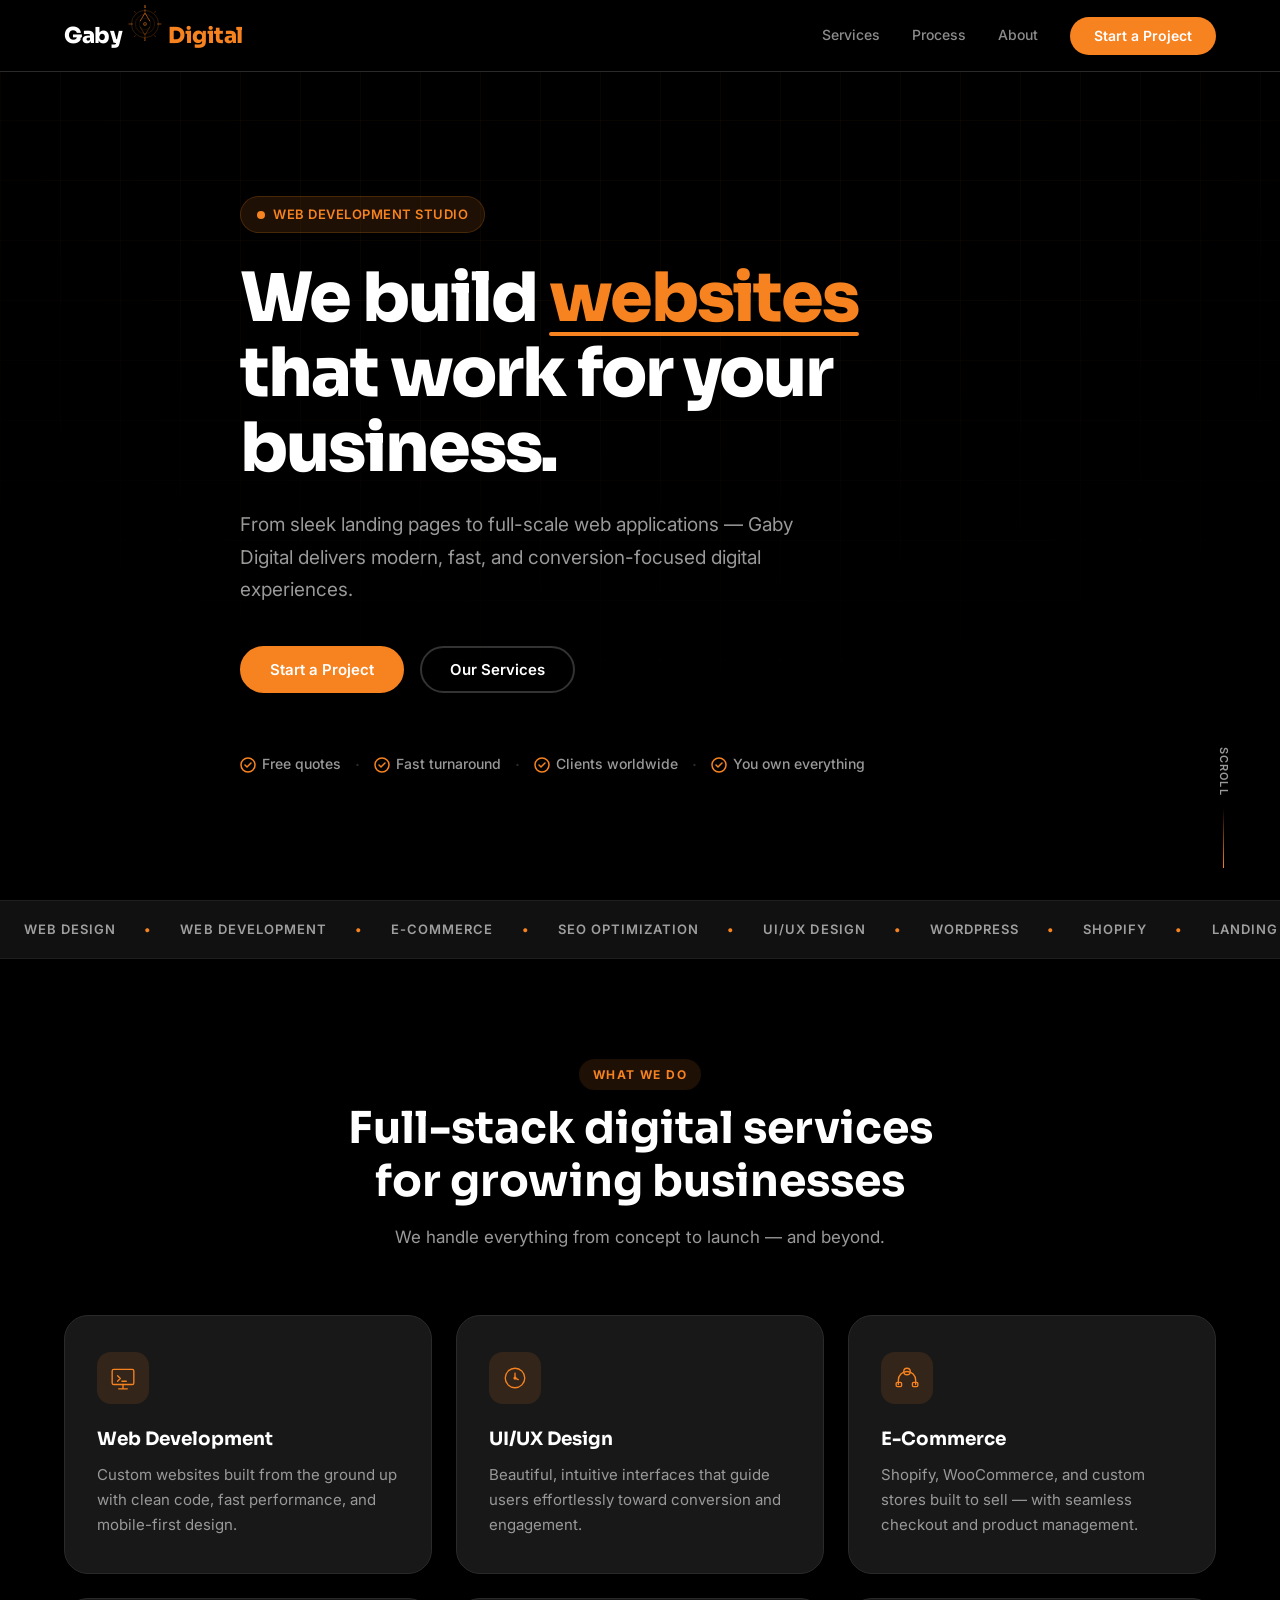
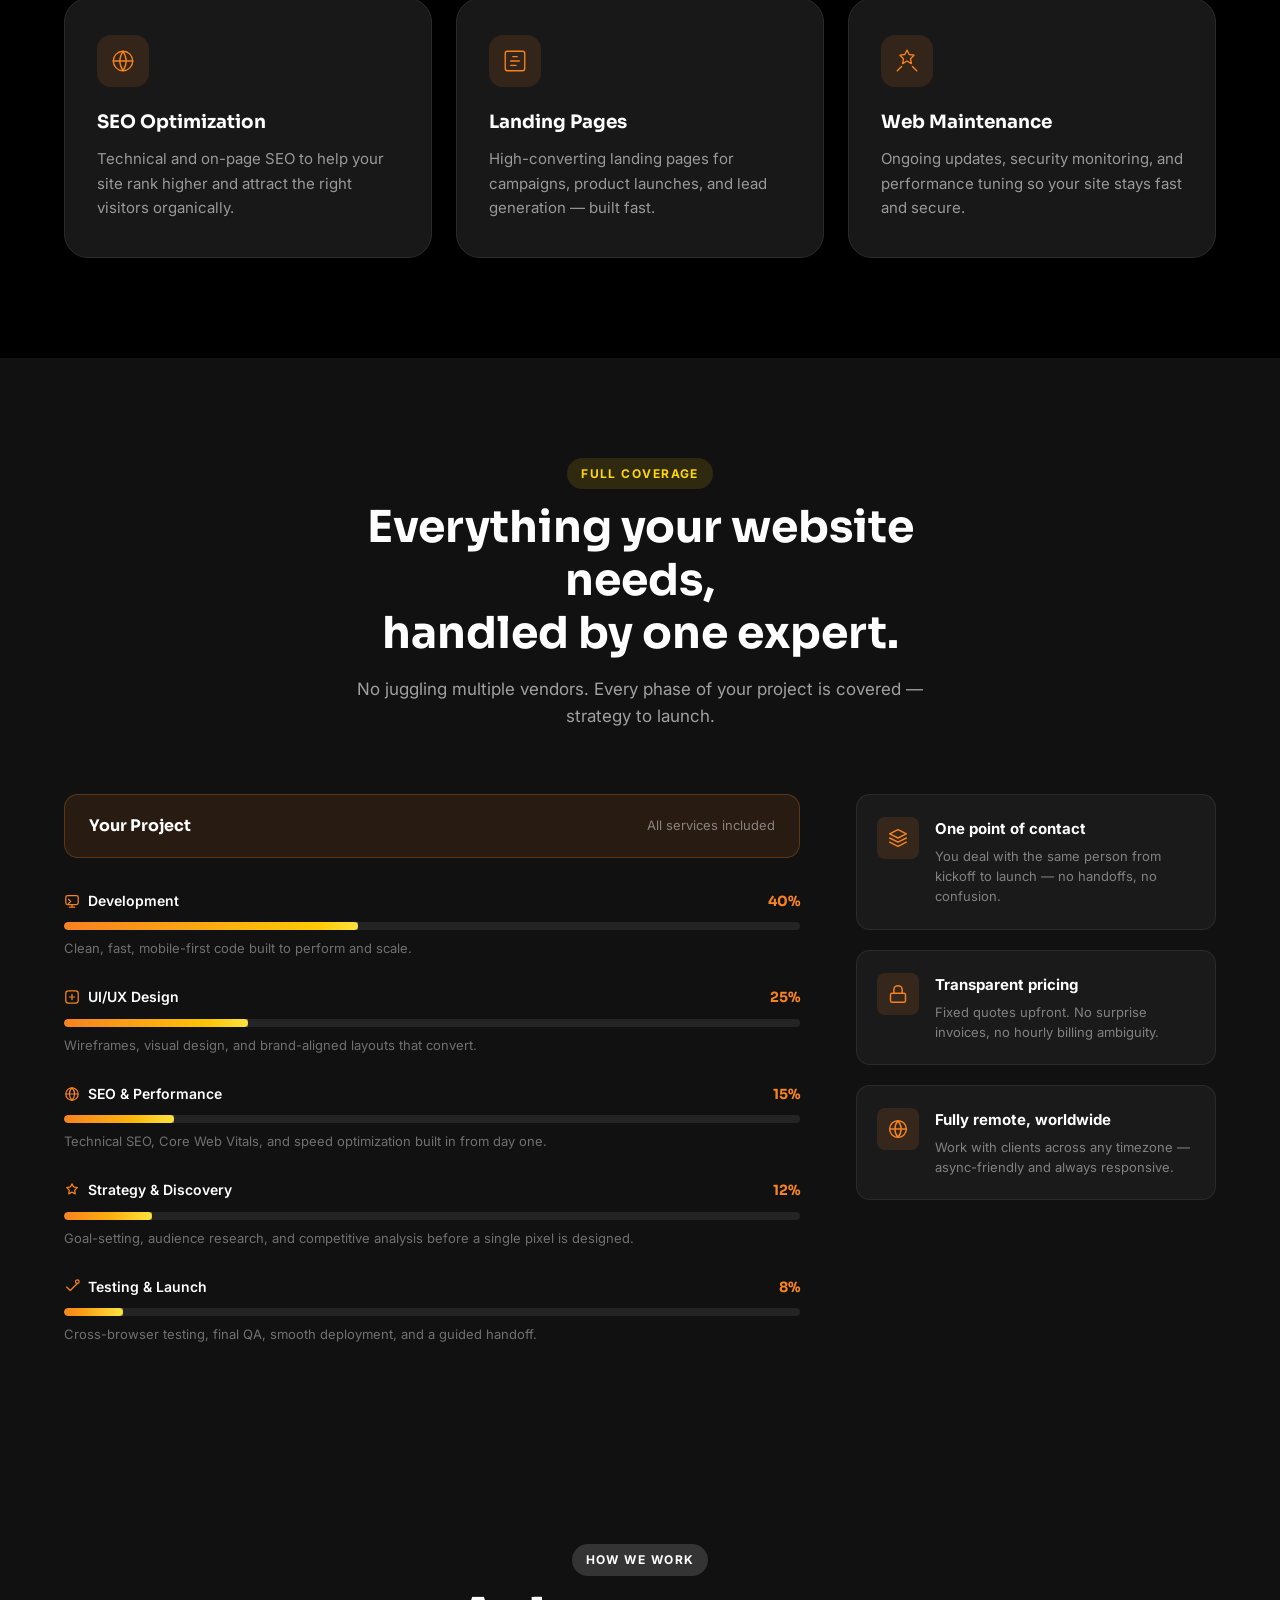
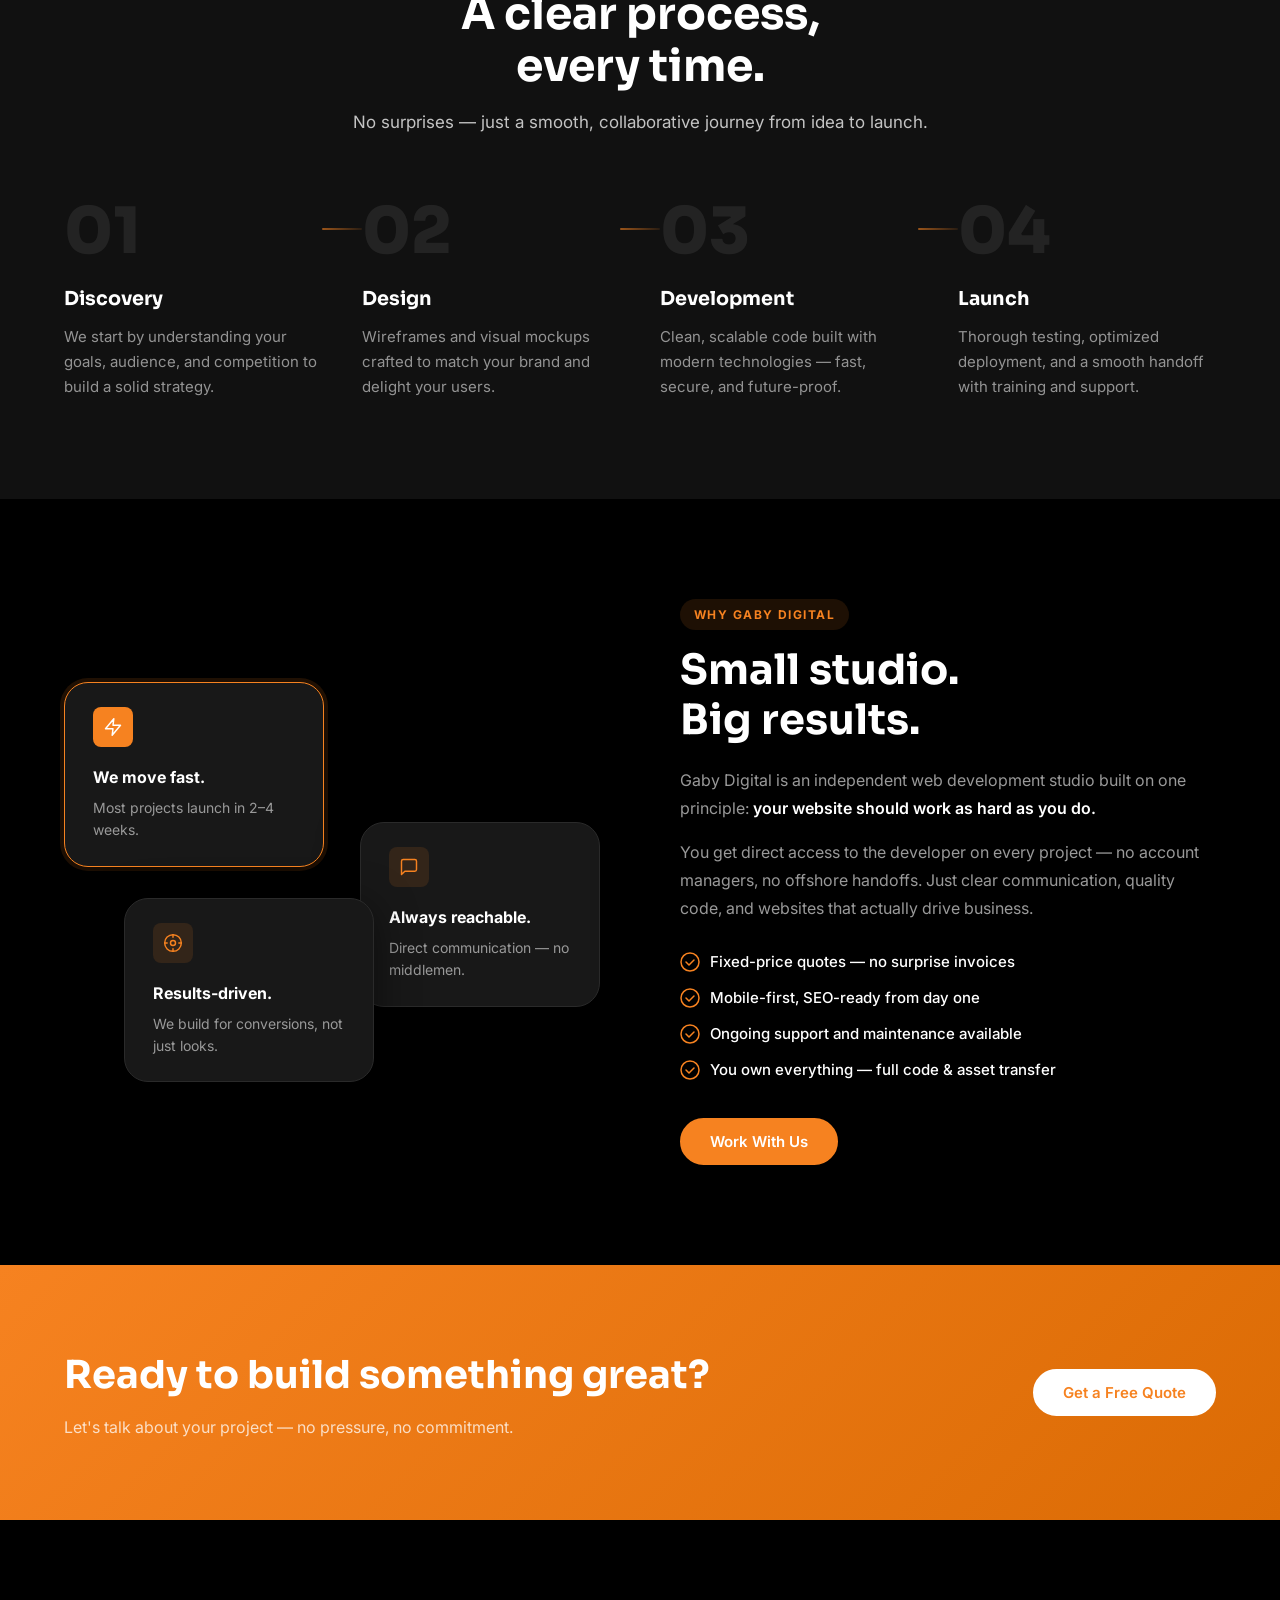
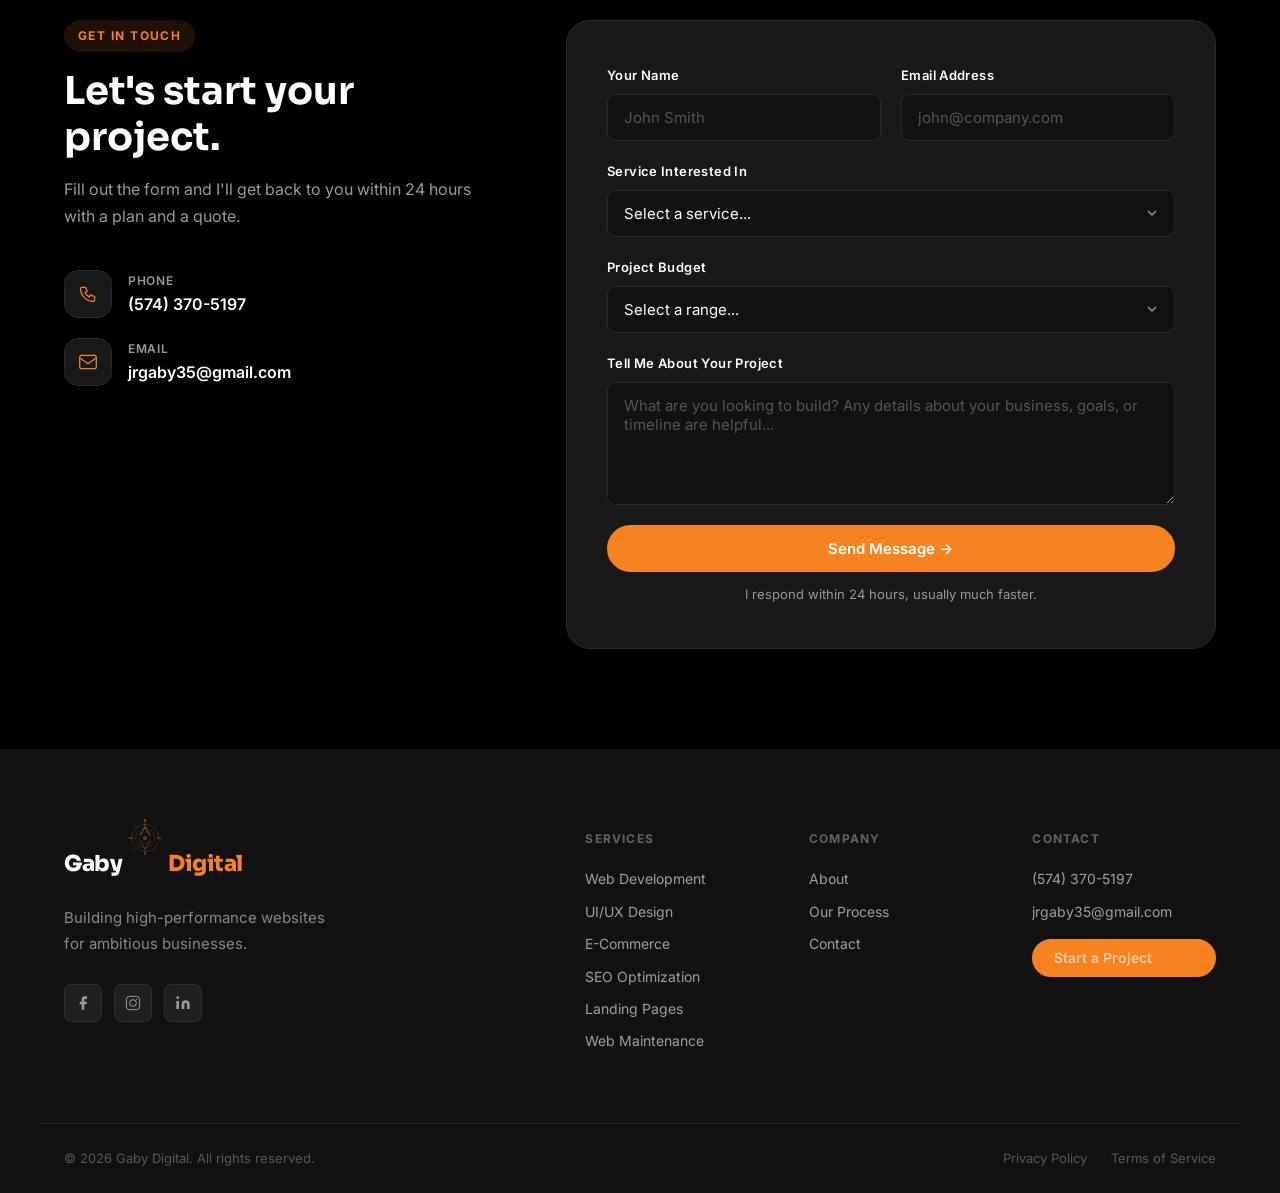
==== commit 262f7960: "Remove old logo reference, tighten logo spacing" ====
--- a/index.html
+++ b/index.html
@@ -459,7 +459,6 @@
     <div class="container footer__inner">
       <div class="footer__brand">
         <a href="#" class="nav__logo">
-          <img src="gaby-digital-logo.svg" class="logo-img" alt="Gaby Digital logo" />
           <span class="logo-gaby">Gaby</span><img src="gaby-digital-logo-cr9.svg" class="logo-img" alt="Gaby Digital logo" /><span class="logo-digital">Digital</span>
         </a>
         <p>Building high-performance websites<br />for ambitious businesses.</p>
--- a/style.css
+++ b/style.css
@@ -192,11 +192,11 @@
   align-items: center;
 }
 .logo-img {
-  height: 30px;
-  width: 30px;
+  height: 42px;
+  width: 42px;
   object-fit: contain;
   flex-shrink: 0;
-  margin: 0 6px;
+  margin: 0 2px;
   transform: translateY(-12px);
 }
 .logo-gaby   { color: var(--white); }
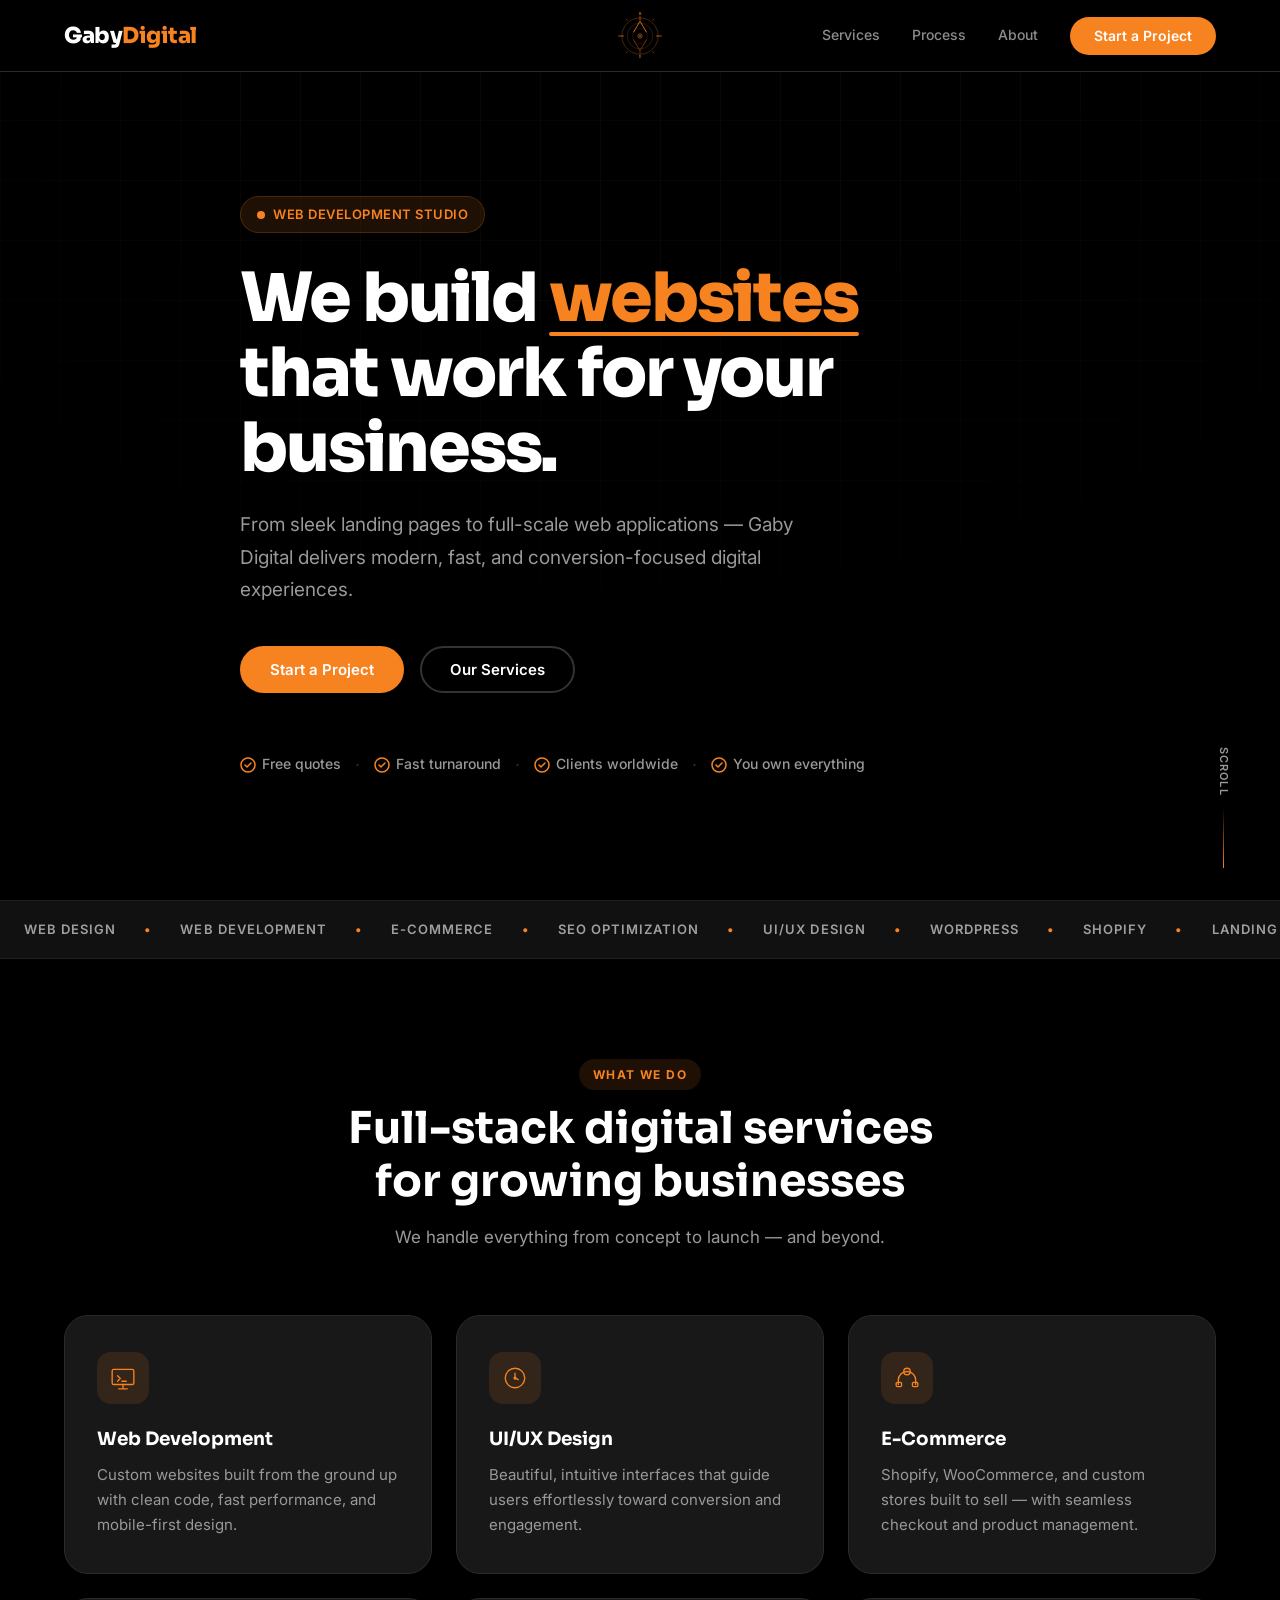
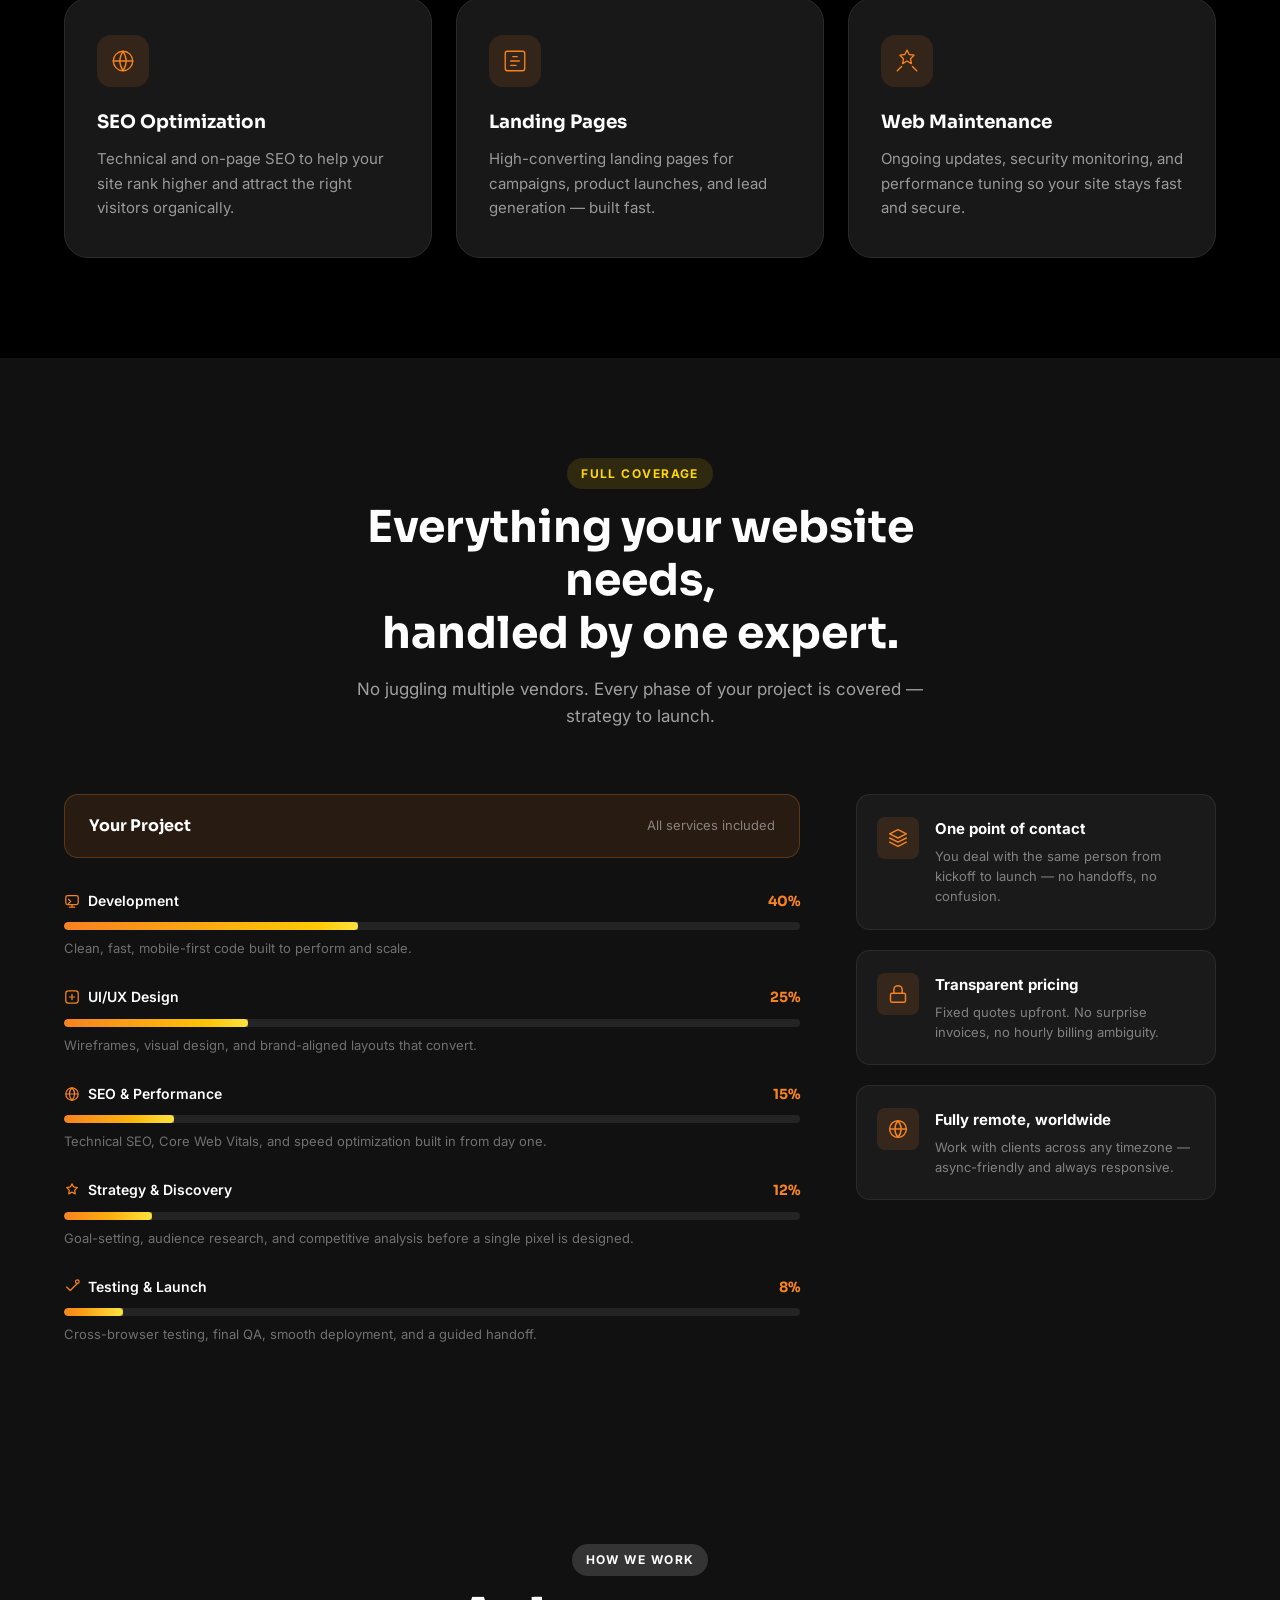
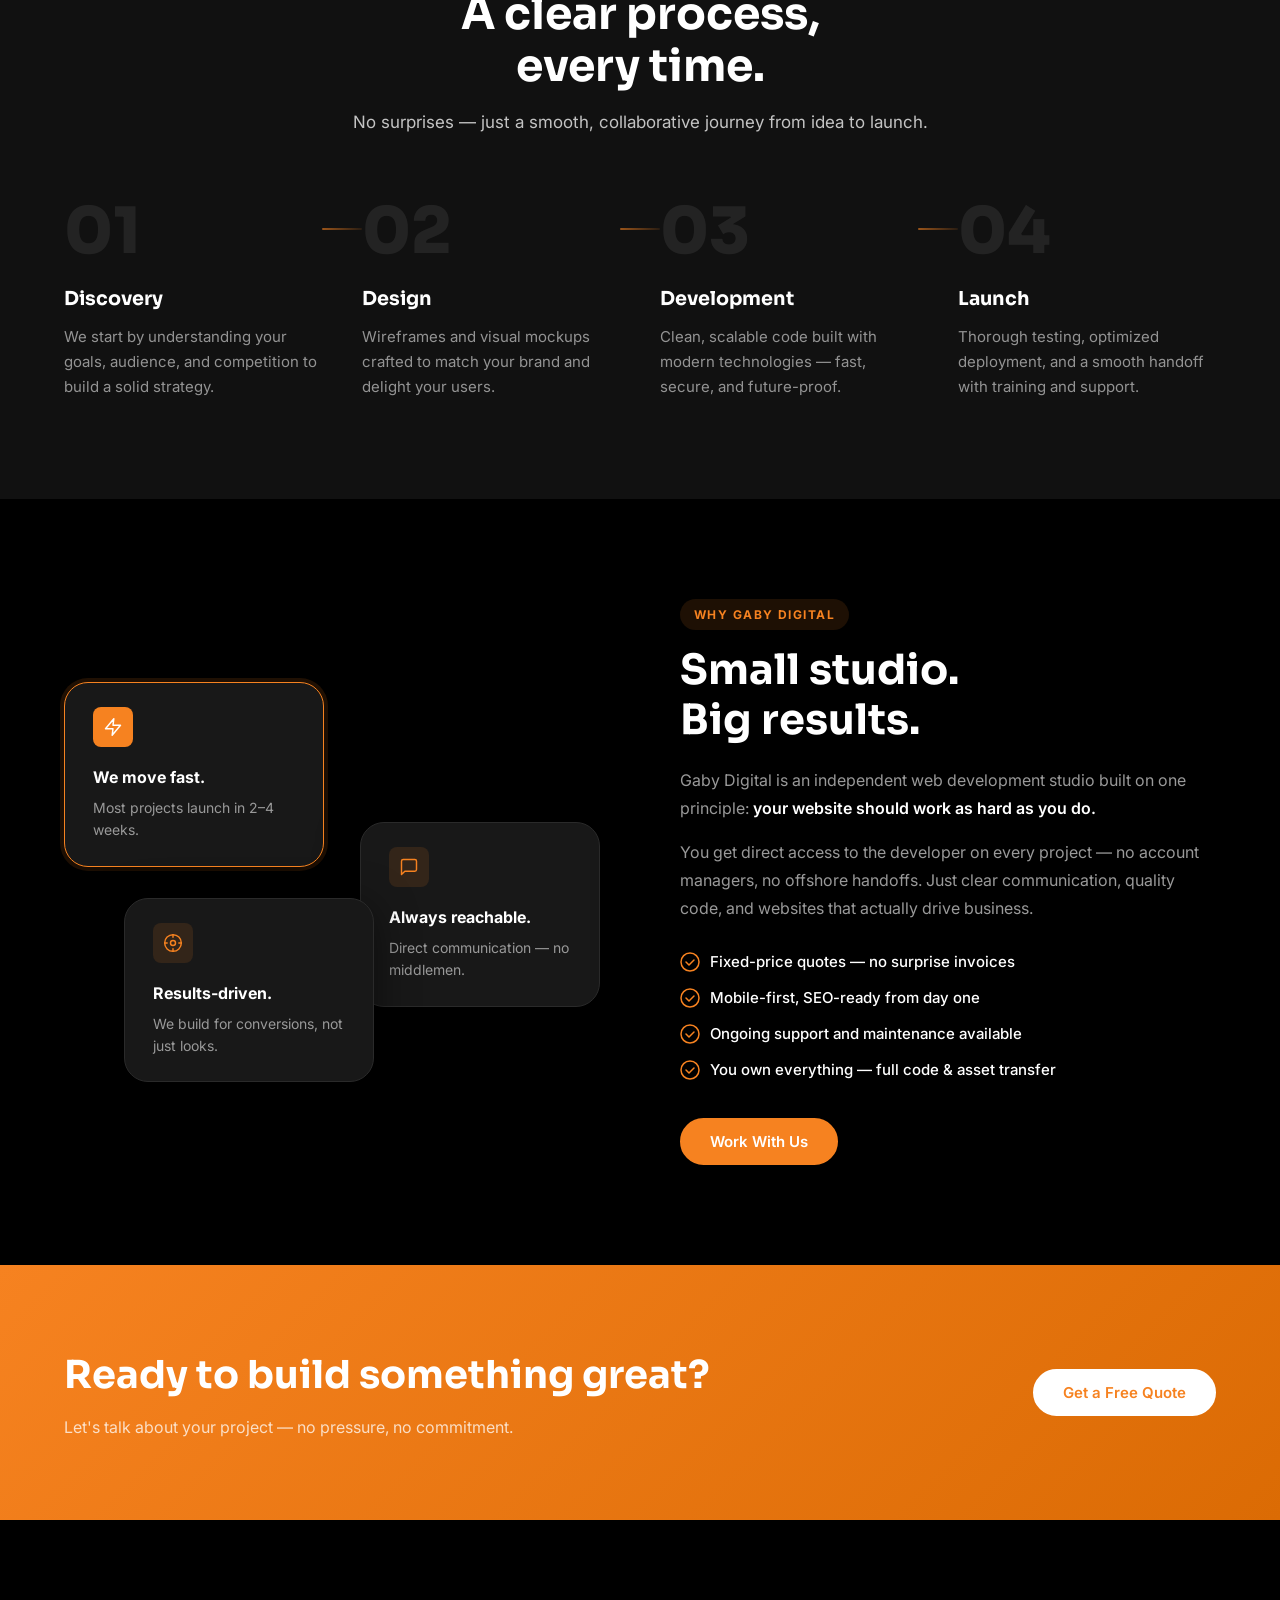
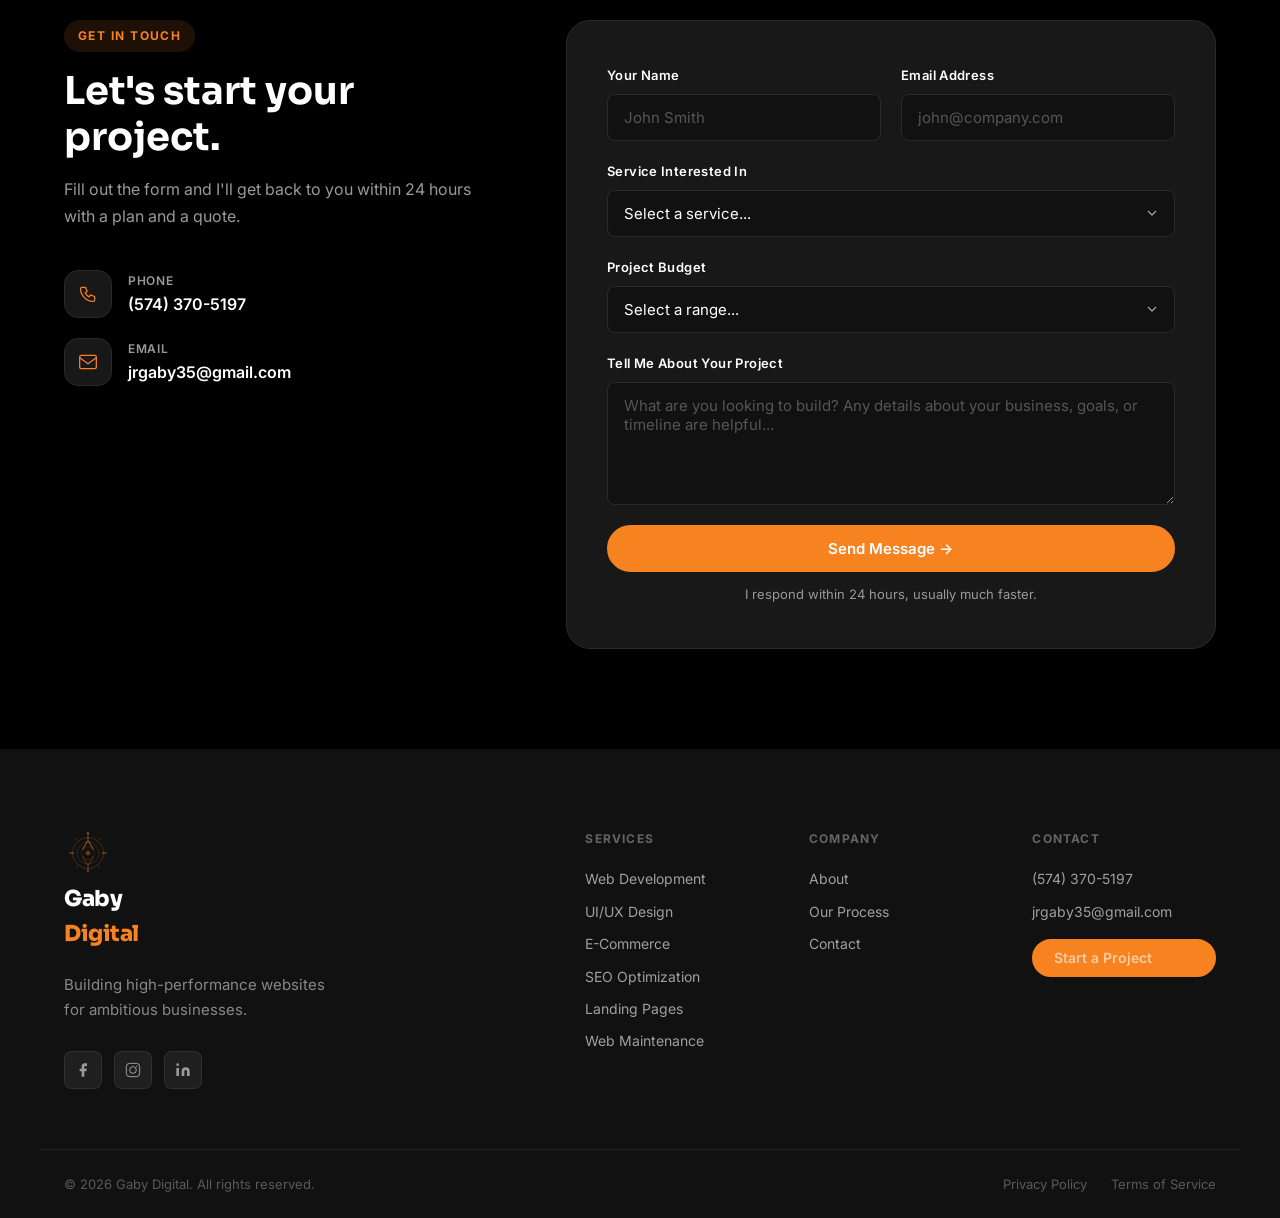
==== commit 8c11bc04: "Center logo in nav, stack logo above wordmark in footer" ====
--- a/index.html
+++ b/index.html
@@ -16,7 +16,10 @@
   <header class="nav" id="nav">
     <div class="nav__inner container">
       <a href="#" class="nav__logo">
-        <span class="logo-gaby">Gaby</span><img src="gaby-digital-logo-cr9.svg" class="logo-img" alt="Gaby Digital logo" /><span class="logo-digital">Digital</span>
+        <span class="logo-gaby">Gaby</span><span class="logo-digital">Digital</span>
+      </a>
+      <a href="#" class="nav__center-logo">
+        <img src="gaby-digital-logo-cr9.svg" alt="Gaby Digital logo" />
       </a>
       <nav class="nav__links" id="navLinks">
         <a href="#services">Services</a>
@@ -458,8 +461,9 @@
   <footer class="footer">
     <div class="container footer__inner">
       <div class="footer__brand">
-        <a href="#" class="nav__logo">
-          <span class="logo-gaby">Gaby</span><img src="gaby-digital-logo-cr9.svg" class="logo-img" alt="Gaby Digital logo" /><span class="logo-digital">Digital</span>
+        <a href="#" class="nav__logo footer__logo">
+          <img src="gaby-digital-logo-cr9.svg" class="footer__logo-img" alt="Gaby Digital logo" />
+          <span class="logo-gaby">Gaby</span><span class="logo-digital">Digital</span>
         </a>
         <p>Building high-performance websites<br />for ambitious businesses.</p>
         <div class="footer__social">
--- a/style.css
+++ b/style.css
@@ -180,6 +180,7 @@
   align-items: center;
   justify-content: space-between;
   height: 100%;
+  position: relative;
 }
 
 .nav__logo {
@@ -196,8 +197,36 @@
   width: 42px;
   object-fit: contain;
   flex-shrink: 0;
-  margin: 0 2px;
-  transform: translateY(-12px);
+}
+
+/* Centered logo in nav */
+.nav__center-logo {
+  position: absolute;
+  left: 50%;
+  transform: translateX(-50%);
+  display: flex;
+  align-items: center;
+  justify-content: center;
+  text-decoration: none;
+}
+.nav__center-logo img {
+  height: 56px;
+  width: 56px;
+  object-fit: contain;
+}
+
+/* Stacked footer logo */
+.footer__logo {
+  display: flex !important;
+  flex-direction: column;
+  align-items: flex-start;
+  gap: 0;
+}
+.footer__logo-img {
+  height: 48px;
+  width: 48px;
+  object-fit: contain;
+  margin-bottom: 4px;
 }
 .logo-gaby   { color: var(--white); }
 .logo-digital { color: var(--blue); }
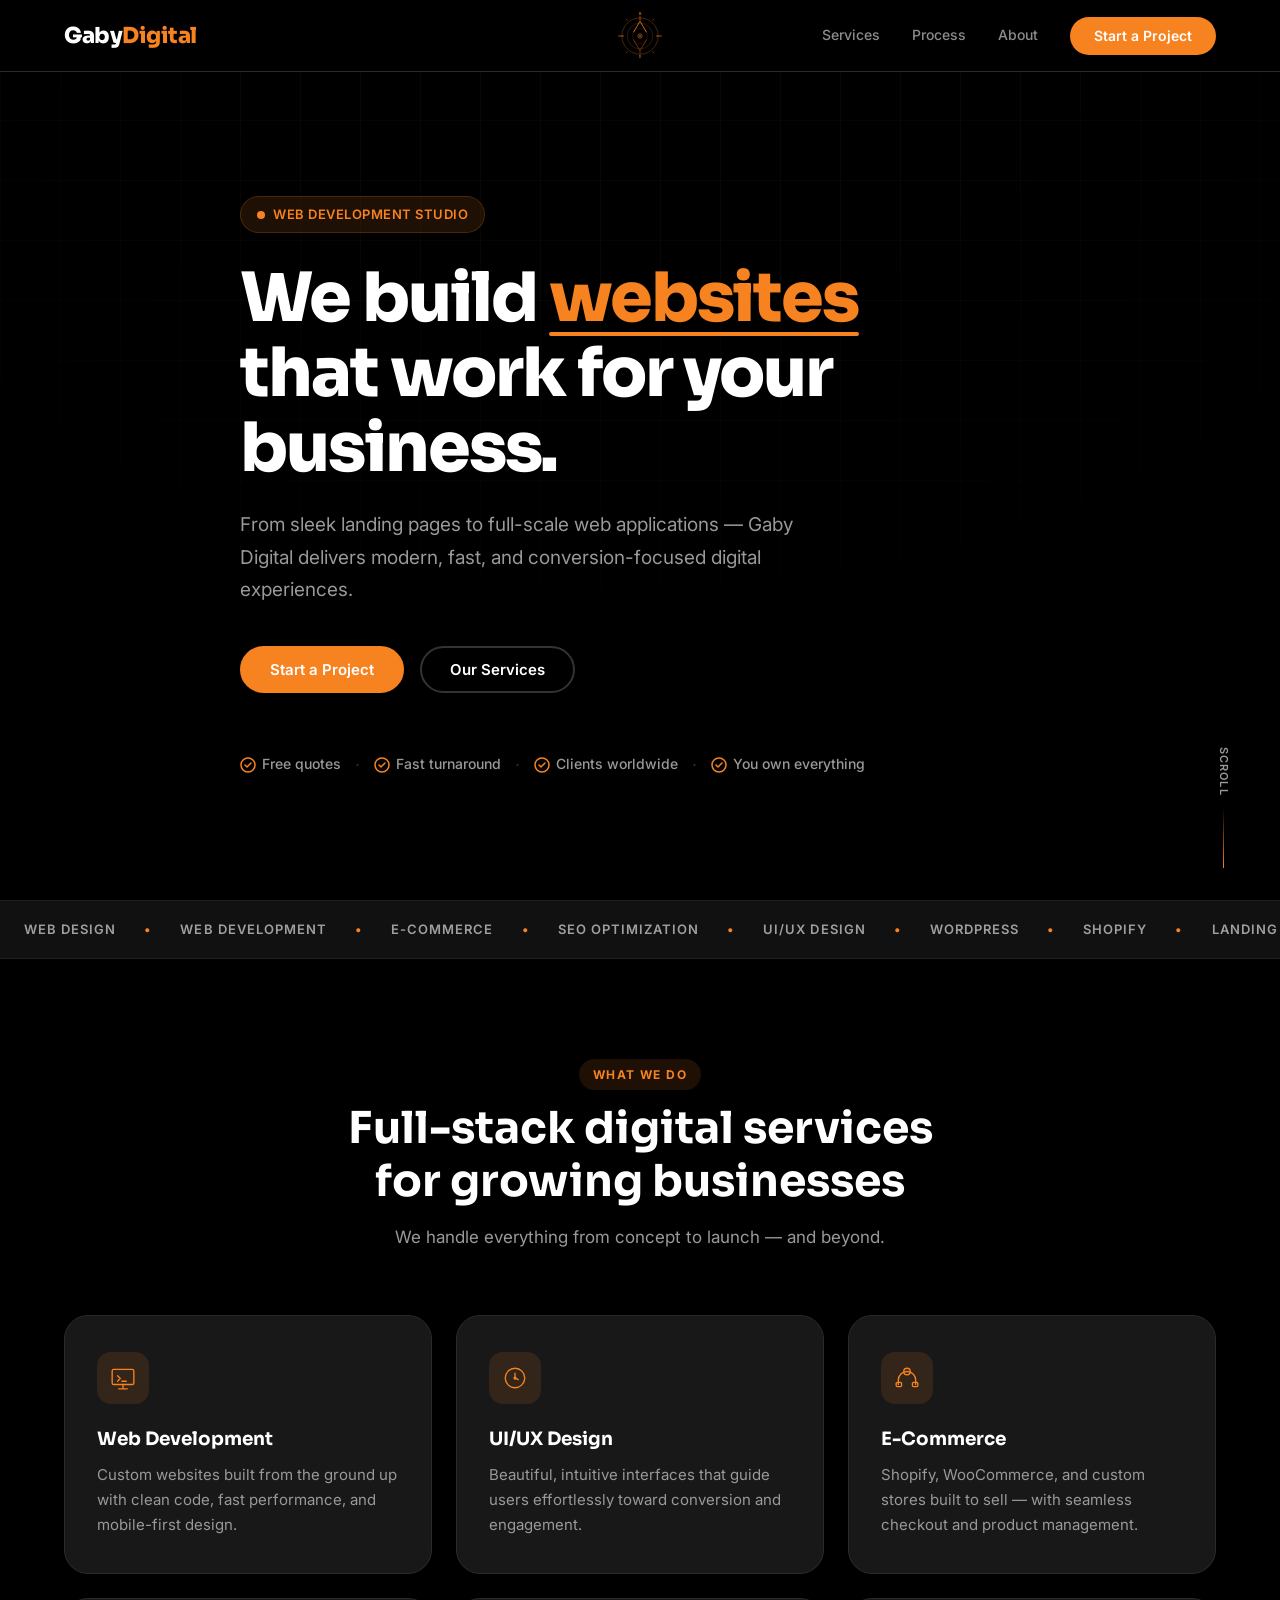
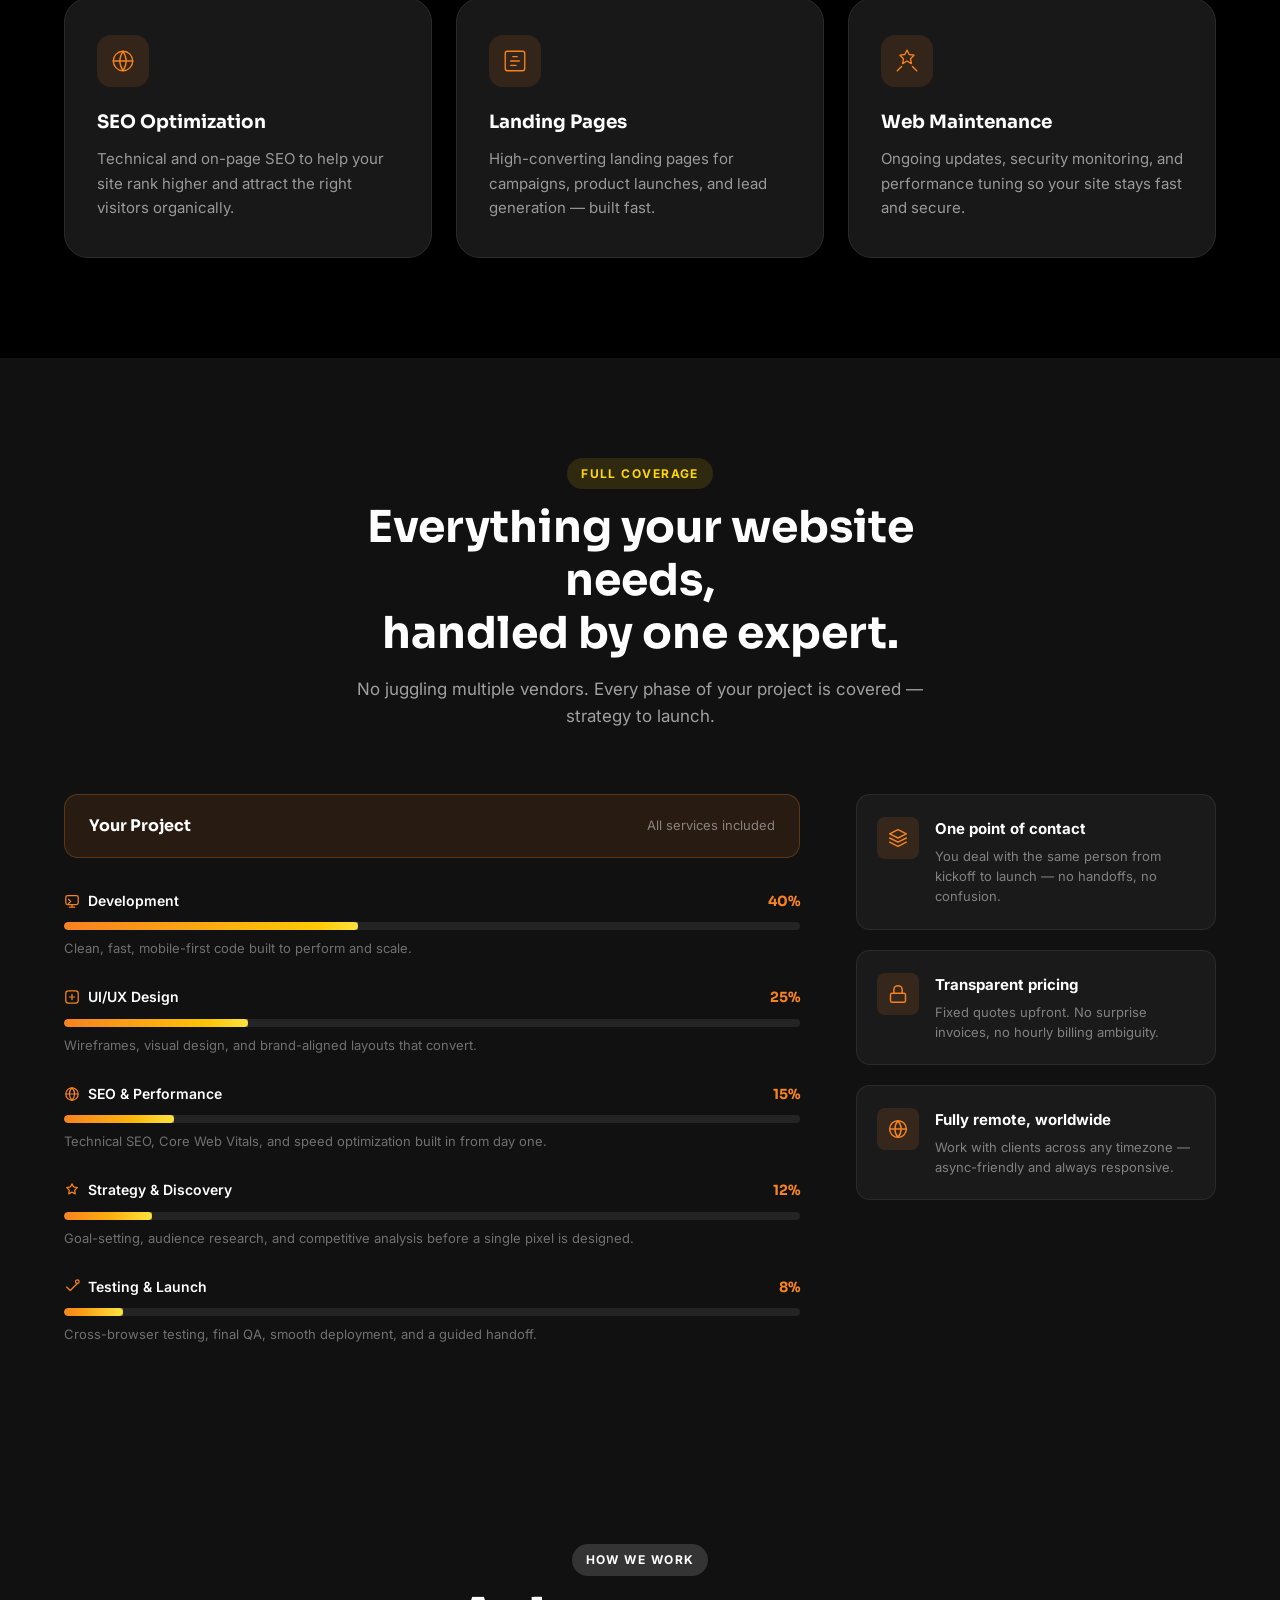
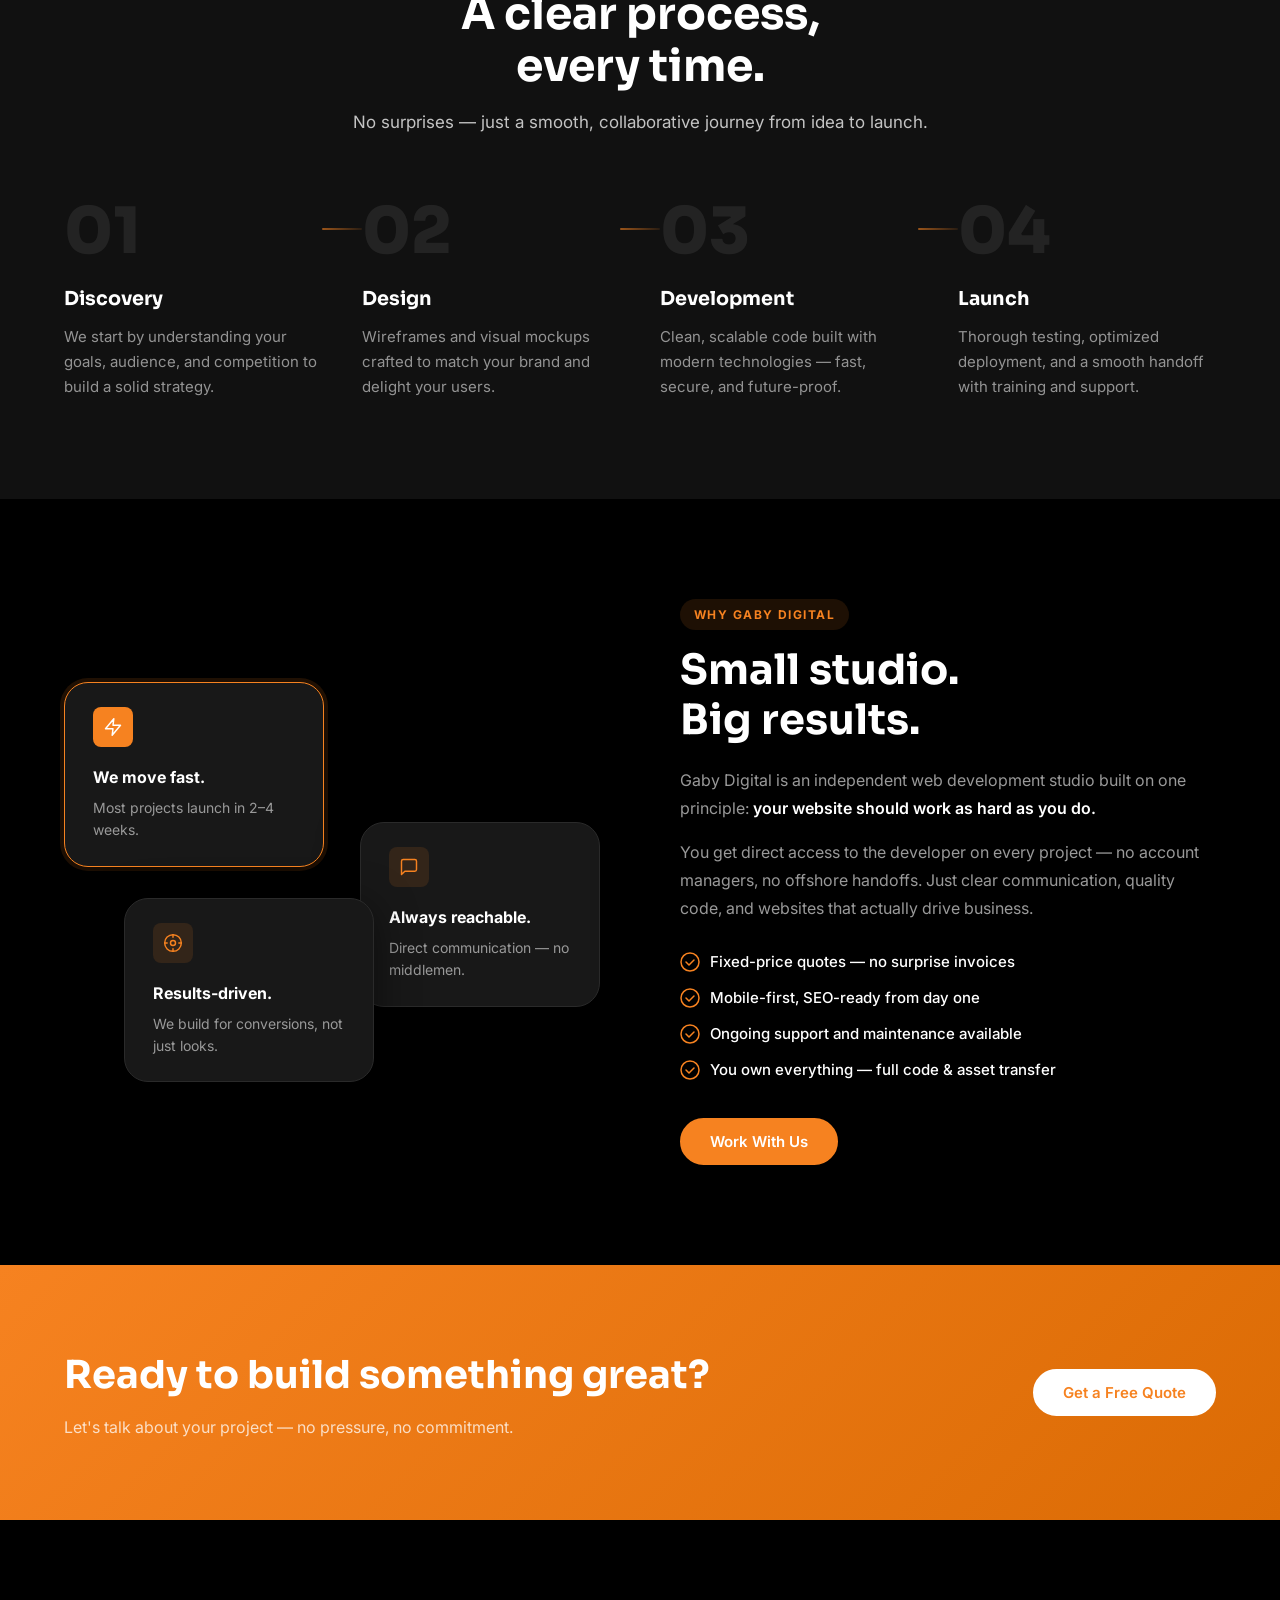
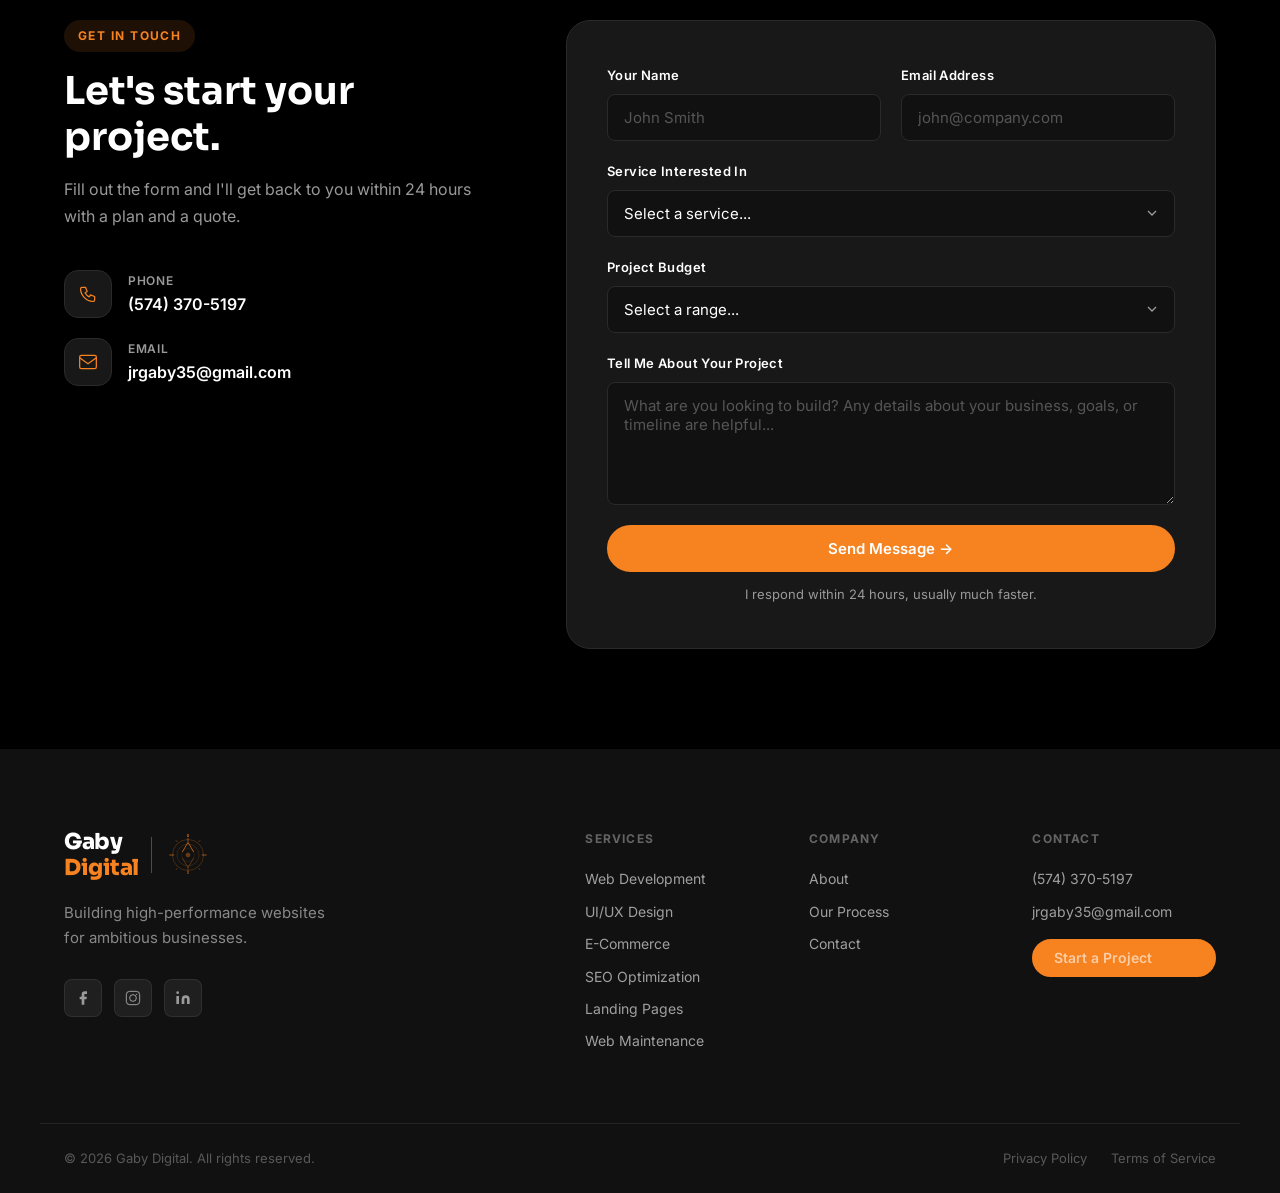
==== commit a2b4f95c: "Footer logo: vertical divider between words, logo aligned center right" ====
--- a/index.html
+++ b/index.html
@@ -462,8 +462,12 @@
     <div class="container footer__inner">
       <div class="footer__brand">
         <a href="#" class="nav__logo footer__logo">
+          <div class="footer__wordmark">
+            <span class="logo-gaby">Gaby</span>
+            <span class="logo-digital">Digital</span>
+          </div>
+          <div class="footer__logo-divider"></div>
           <img src="gaby-digital-logo-cr9.svg" class="footer__logo-img" alt="Gaby Digital logo" />
-          <span class="logo-gaby">Gaby</span><span class="logo-digital">Digital</span>
         </a>
         <p>Building high-performance websites<br />for ambitious businesses.</p>
         <div class="footer__social">
--- a/style.css
+++ b/style.css
@@ -215,18 +215,28 @@
   object-fit: contain;
 }
 
-/* Stacked footer logo */
+/* Footer logo lockup */
 .footer__logo {
   display: flex !important;
+  flex-direction: row !important;
+  align-items: center;
+  gap: 12px;
+}
+.footer__wordmark {
+  display: flex;
   flex-direction: column;
-  align-items: flex-start;
-  gap: 0;
+  line-height: 1.15;
+}
+.footer__logo-divider {
+  width: 1px;
+  height: 36px;
+  background: rgba(255,255,255,.25);
+  flex-shrink: 0;
 }
 .footer__logo-img {
   height: 48px;
   width: 48px;
   object-fit: contain;
-  margin-bottom: 4px;
 }
 .logo-gaby   { color: var(--white); }
 .logo-digital { color: var(--blue); }
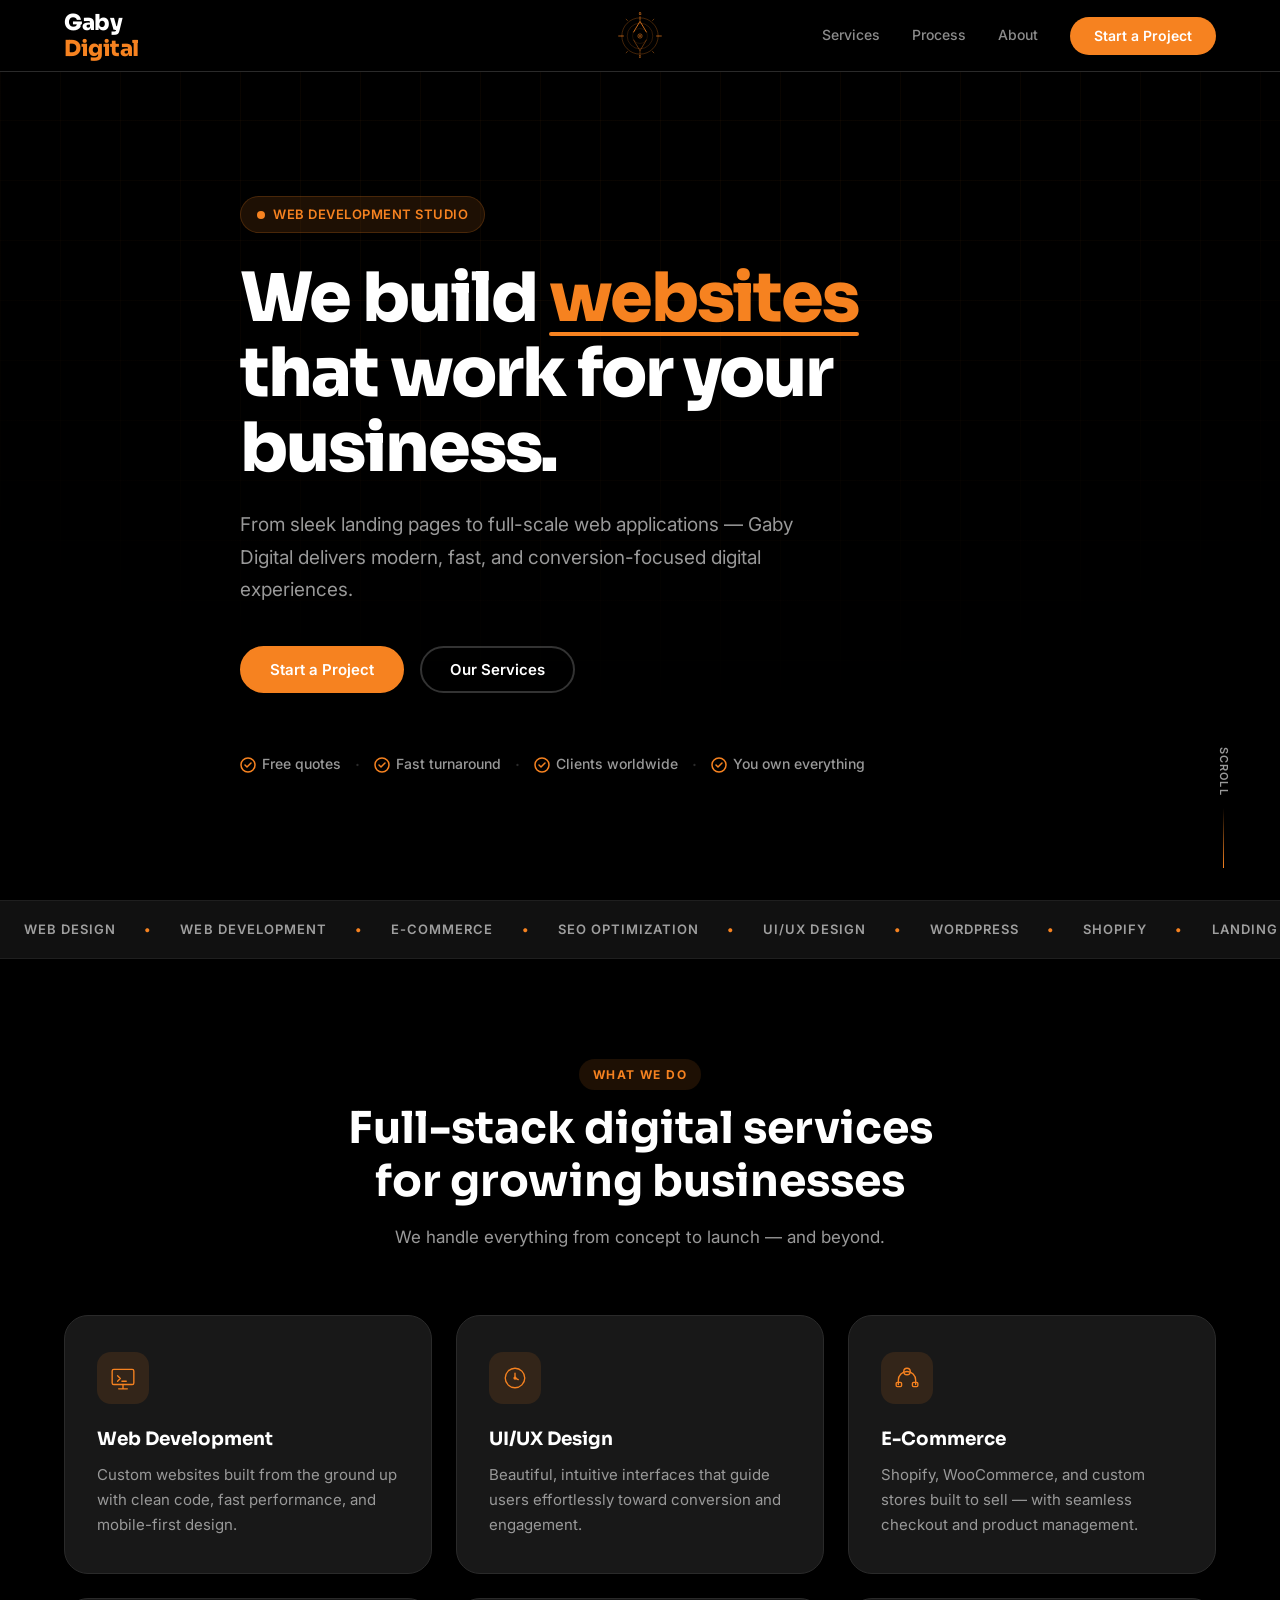
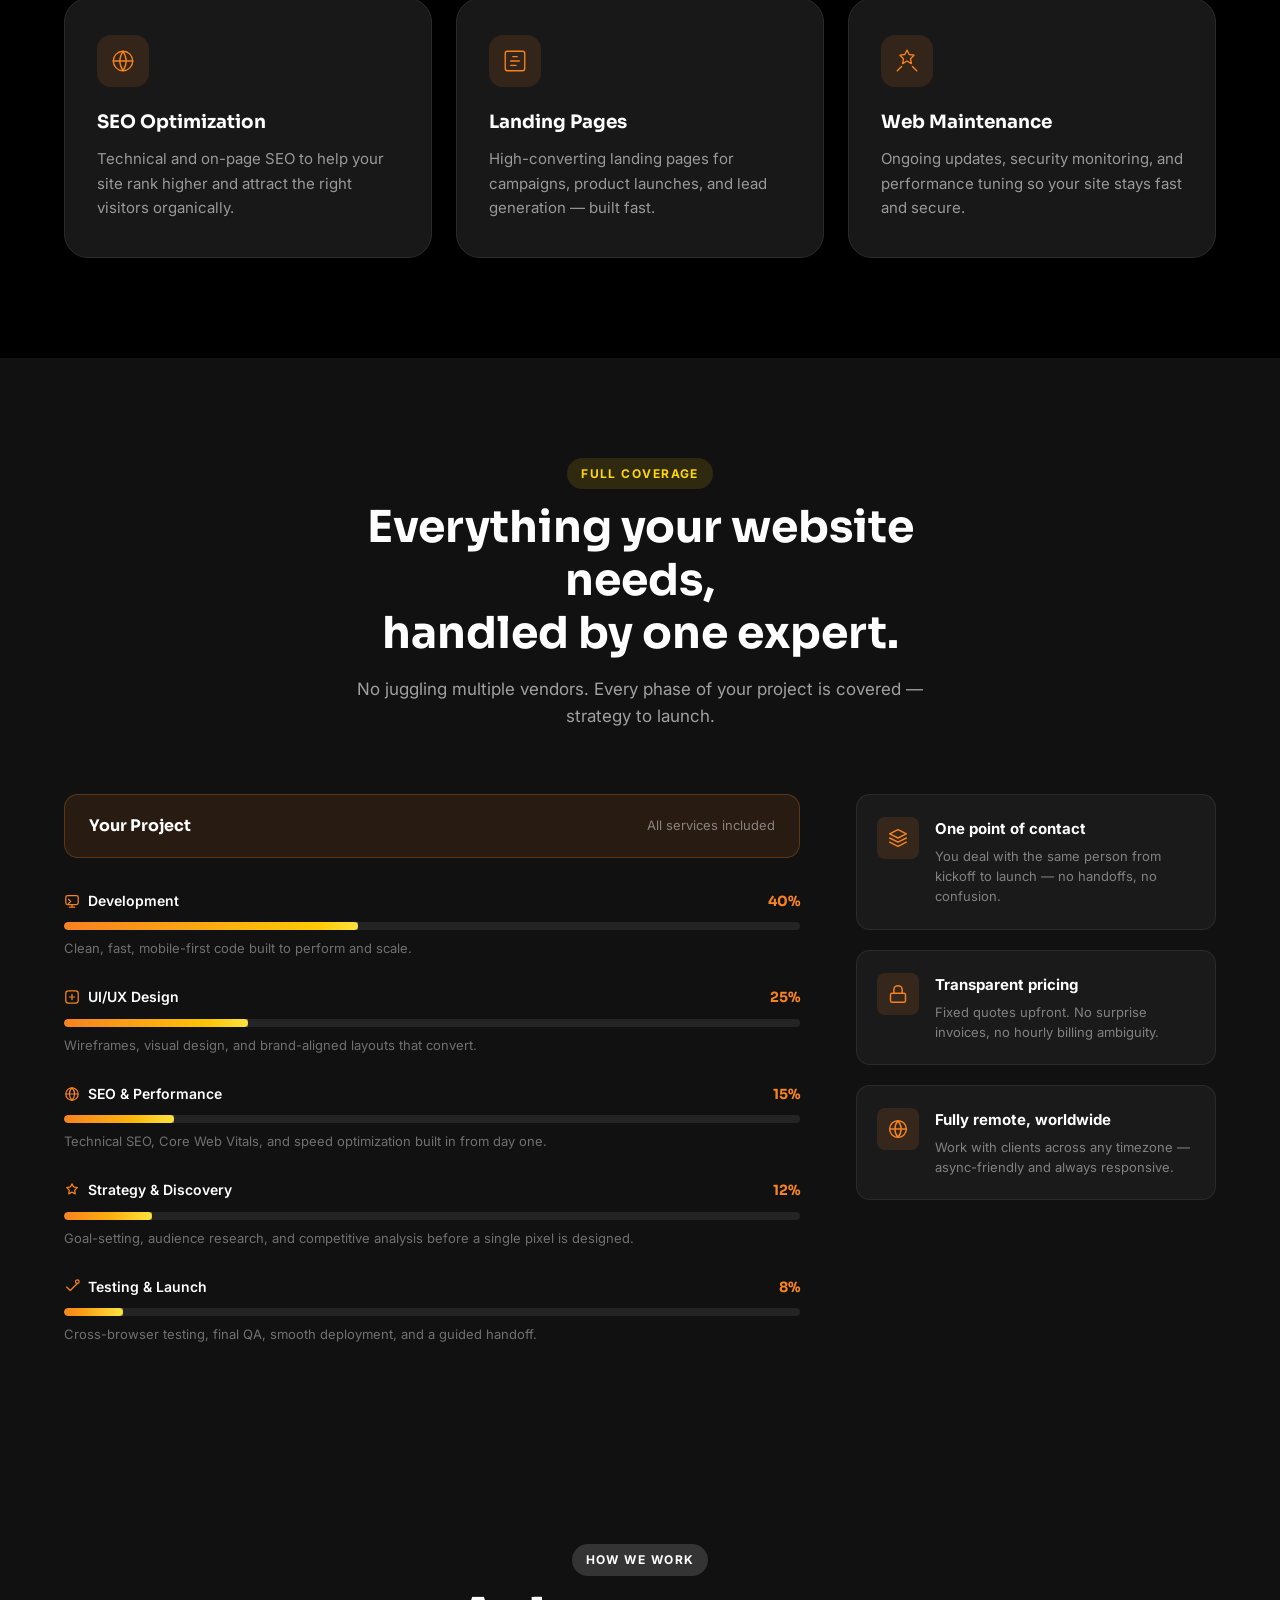
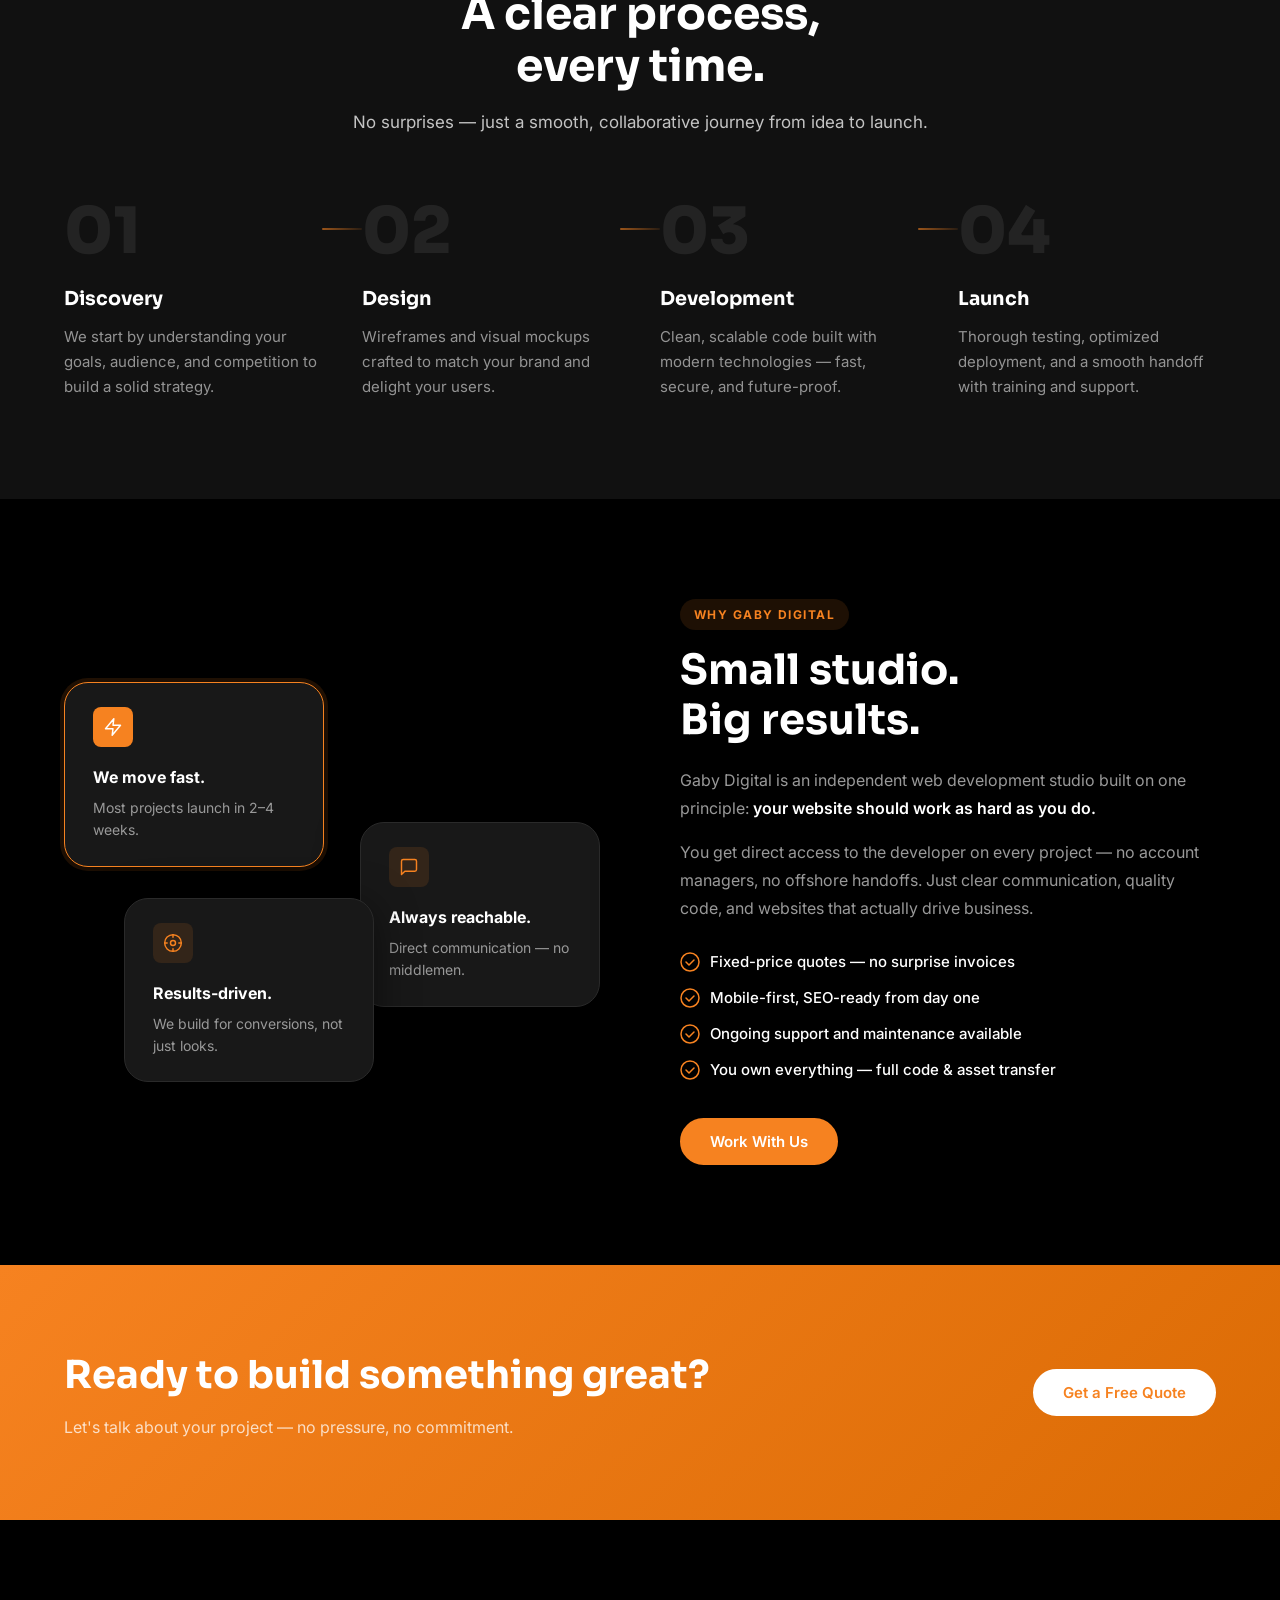
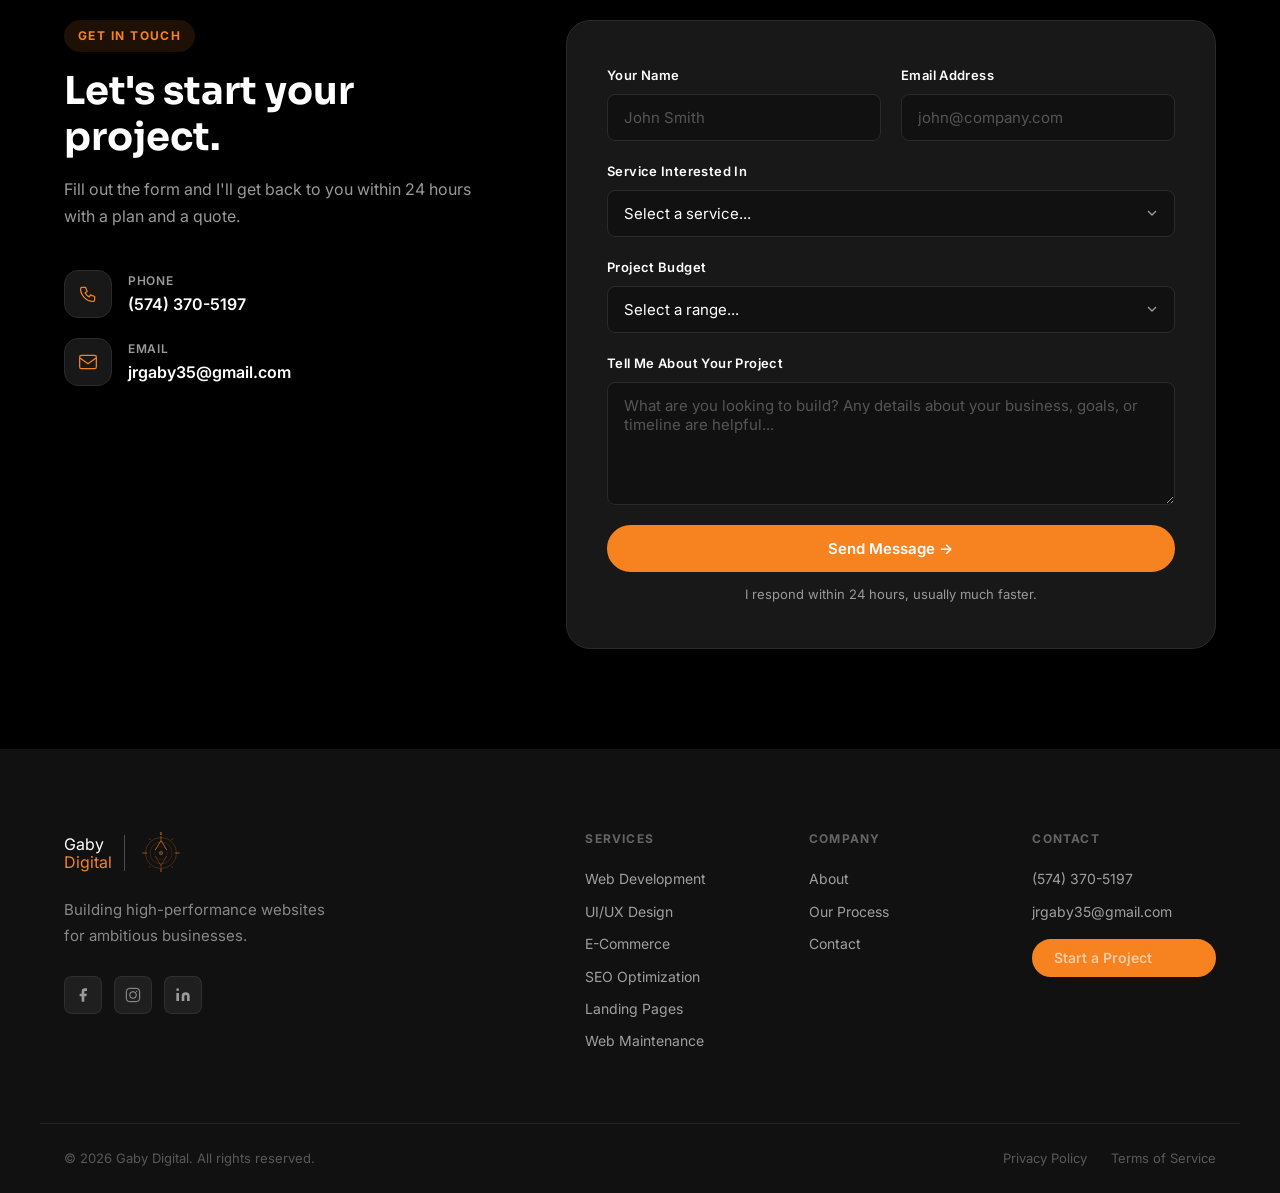
==== commit d0fd8b61: "Stack Gaby/Digital vertically in nav, keep centered logo" ====
--- a/index.html
+++ b/index.html
@@ -16,7 +16,10 @@
   <header class="nav" id="nav">
     <div class="nav__inner container">
       <a href="#" class="nav__logo">
-        <span class="logo-gaby">Gaby</span><span class="logo-digital">Digital</span>
+        <div class="nav__wordmark">
+          <span class="logo-gaby">Gaby</span>
+          <span class="logo-digital">Digital</span>
+        </div>
       </a>
       <a href="#" class="nav__center-logo">
         <img src="gaby-digital-logo-cr9.svg" alt="Gaby Digital logo" />
--- a/style.css
+++ b/style.css
@@ -185,12 +185,17 @@
 
 .nav__logo {
   text-decoration: none;
+  display: flex;
+  align-items: center;
+}
+.nav__wordmark {
+  display: flex;
+  flex-direction: column;
   font-family: var(--font-head);
   font-size: 22px;
   font-weight: 800;
   letter-spacing: -.5px;
-  display: flex;
-  align-items: center;
+  line-height: 1.15;
 }
 .logo-img {
   height: 42px;
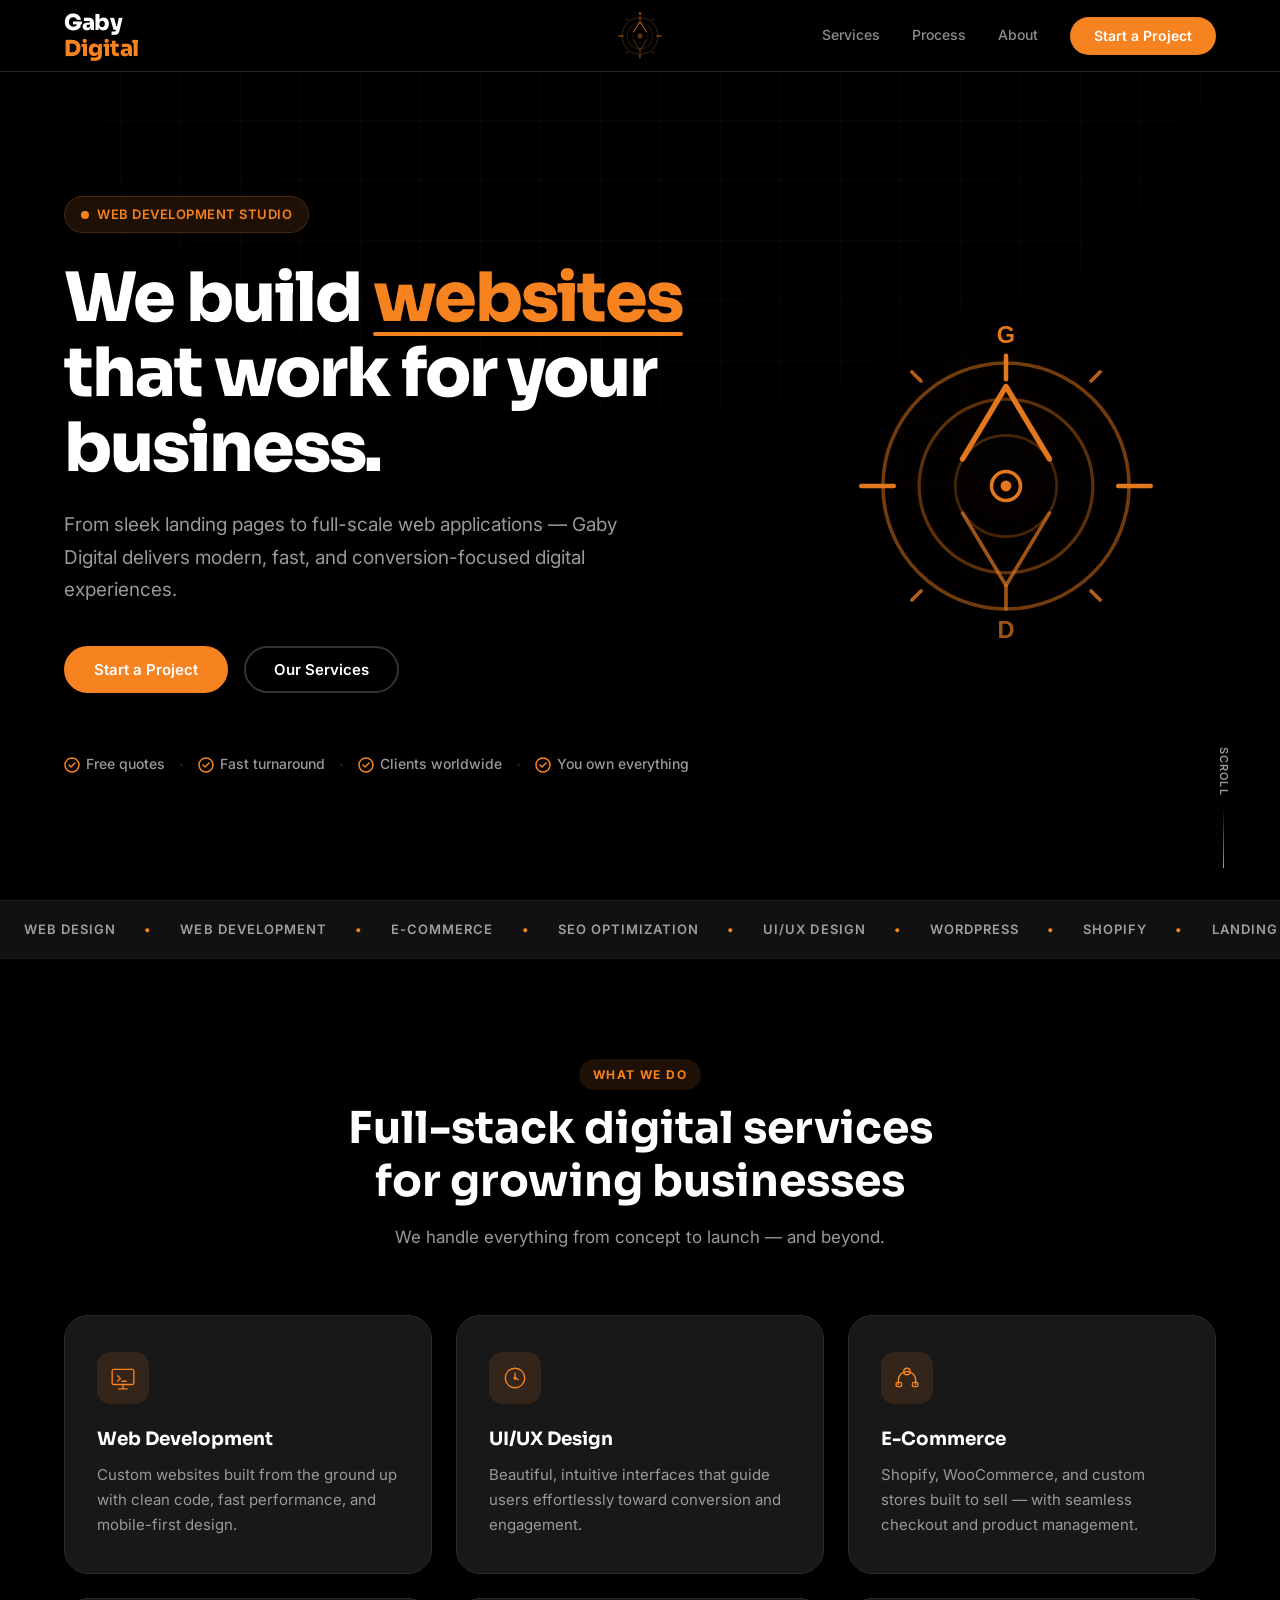
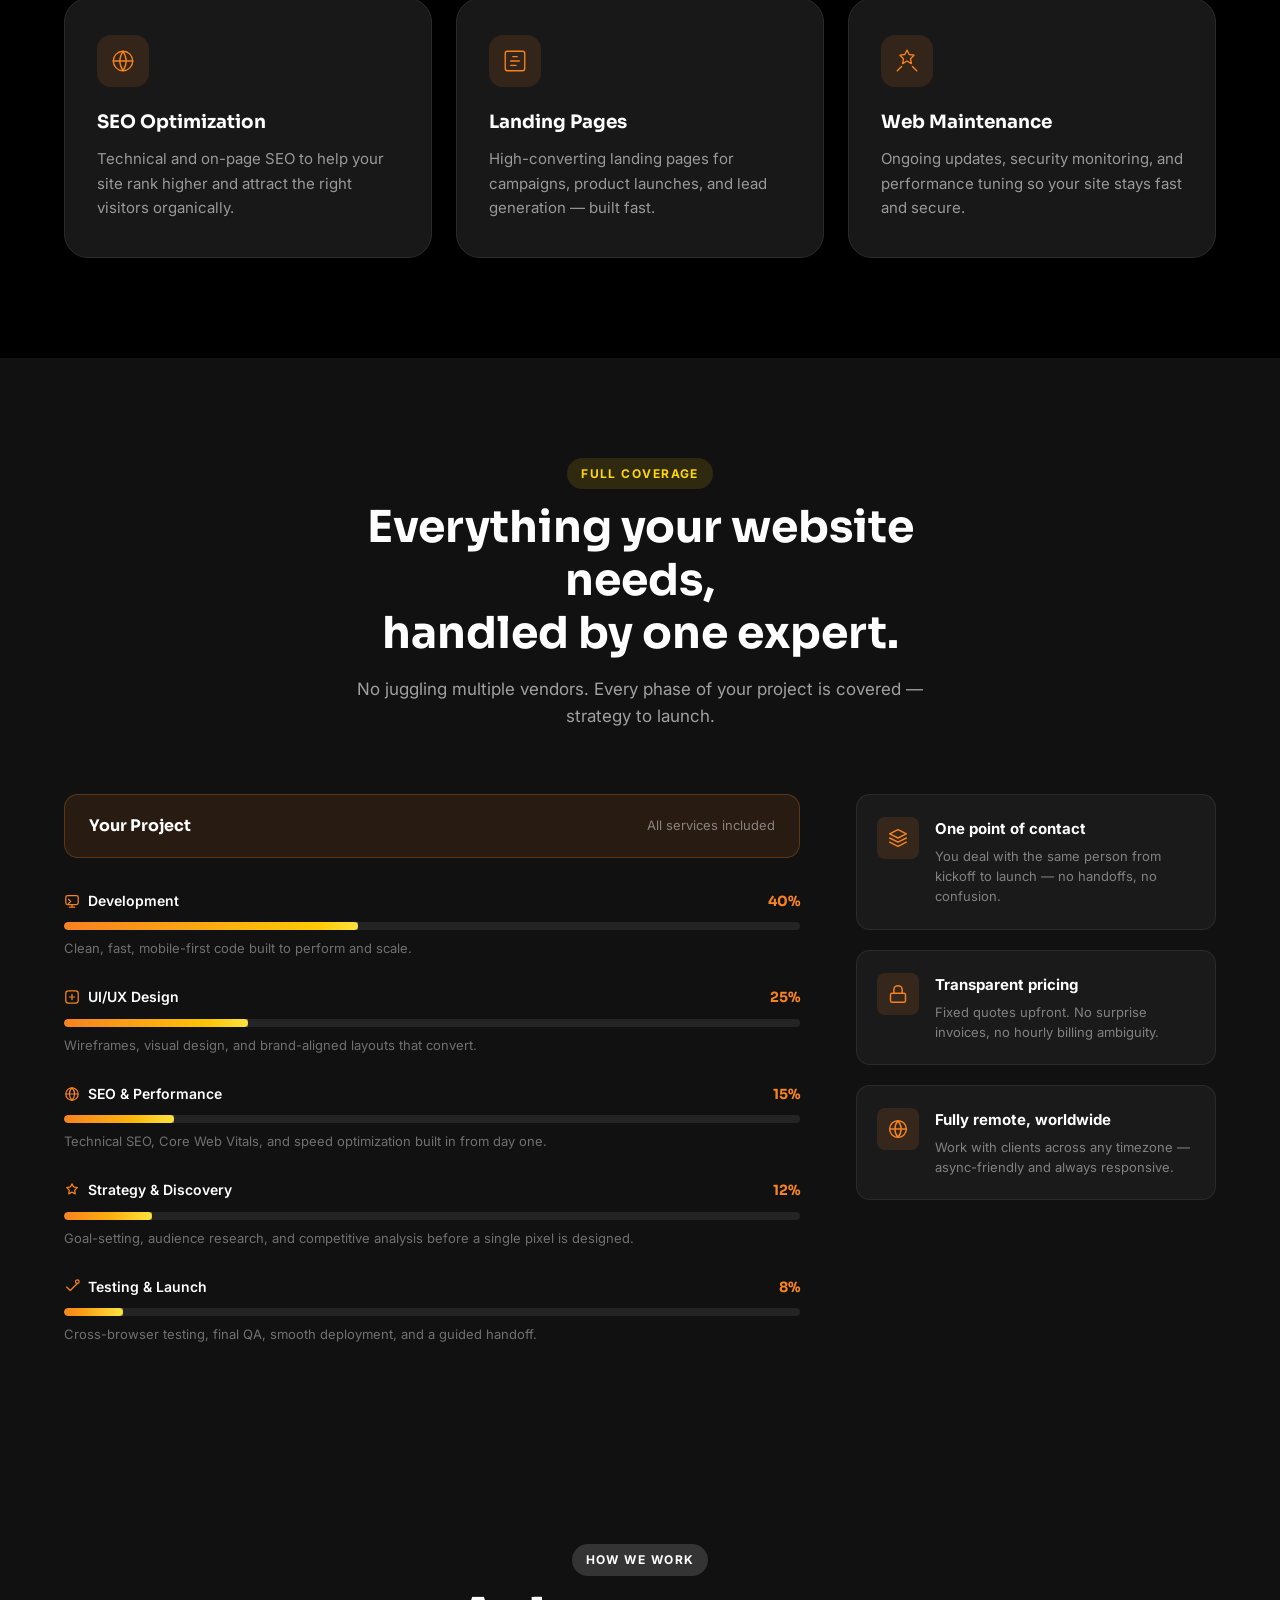
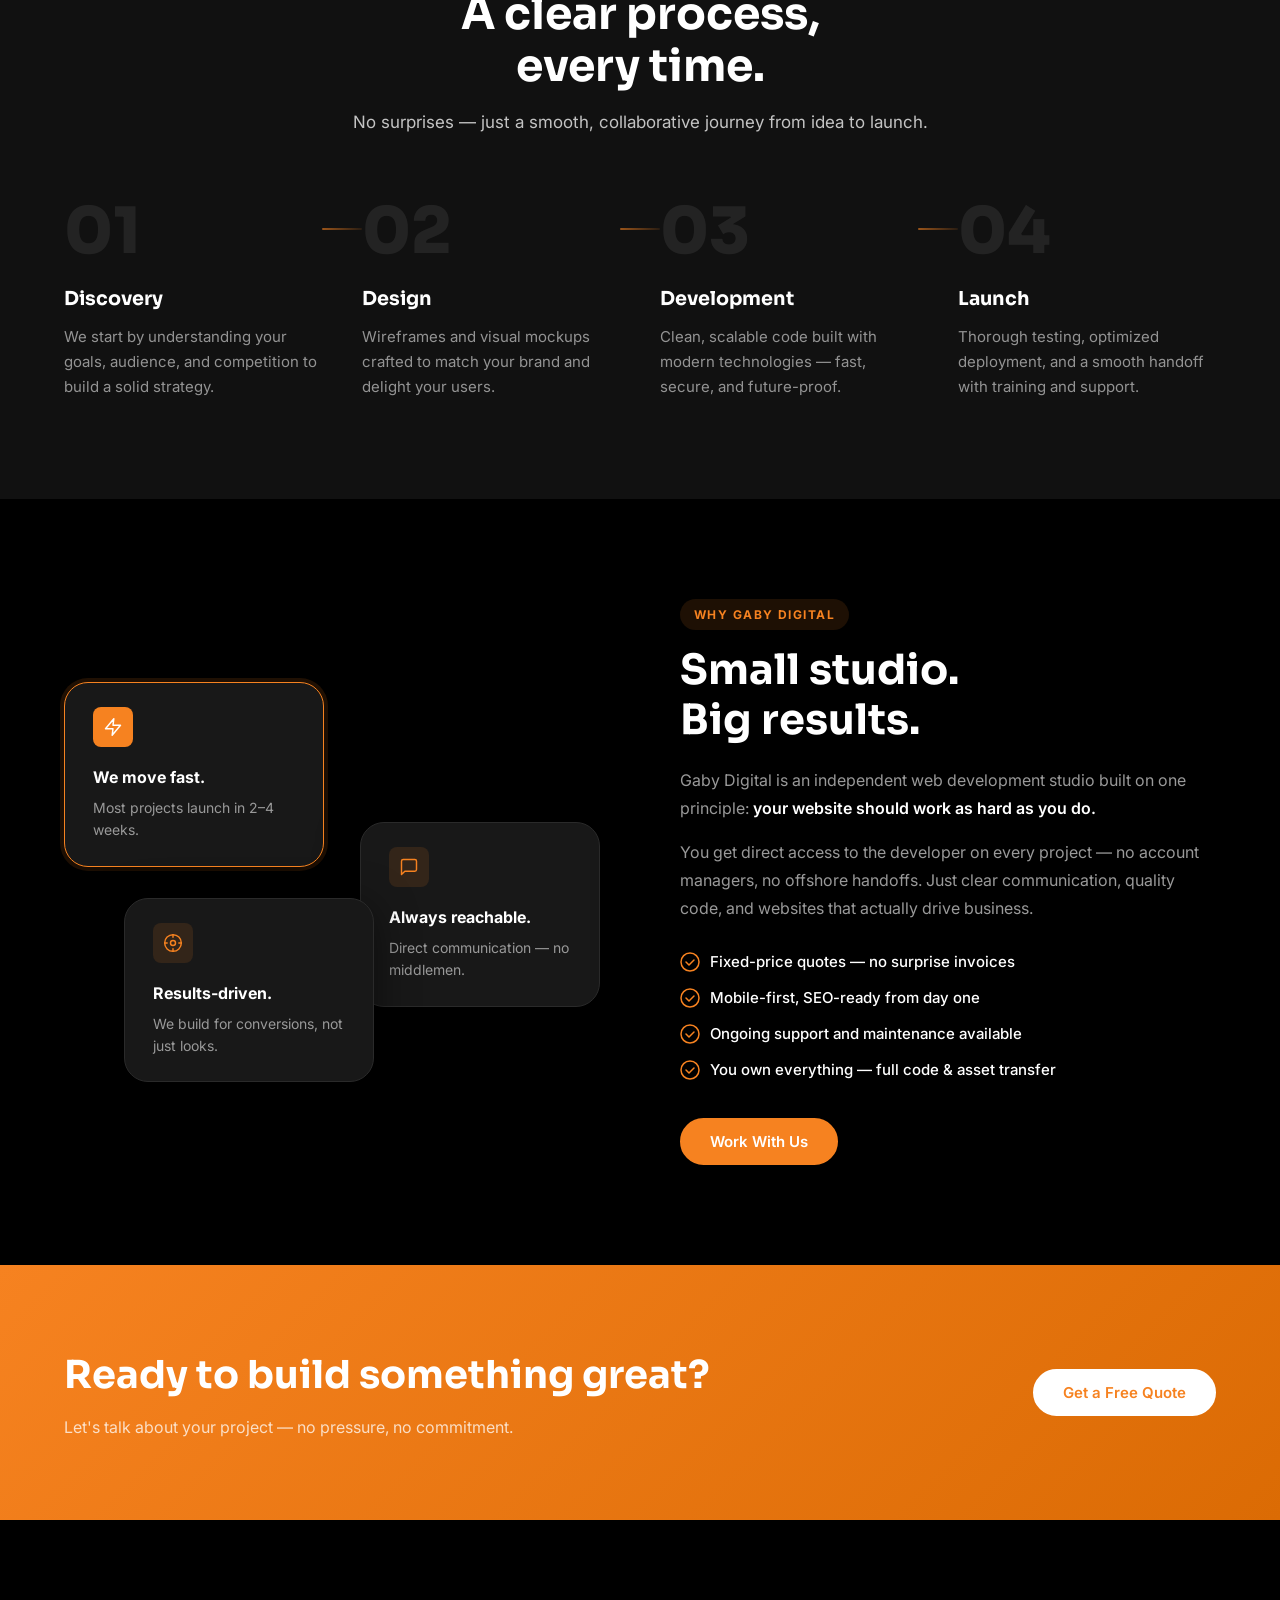
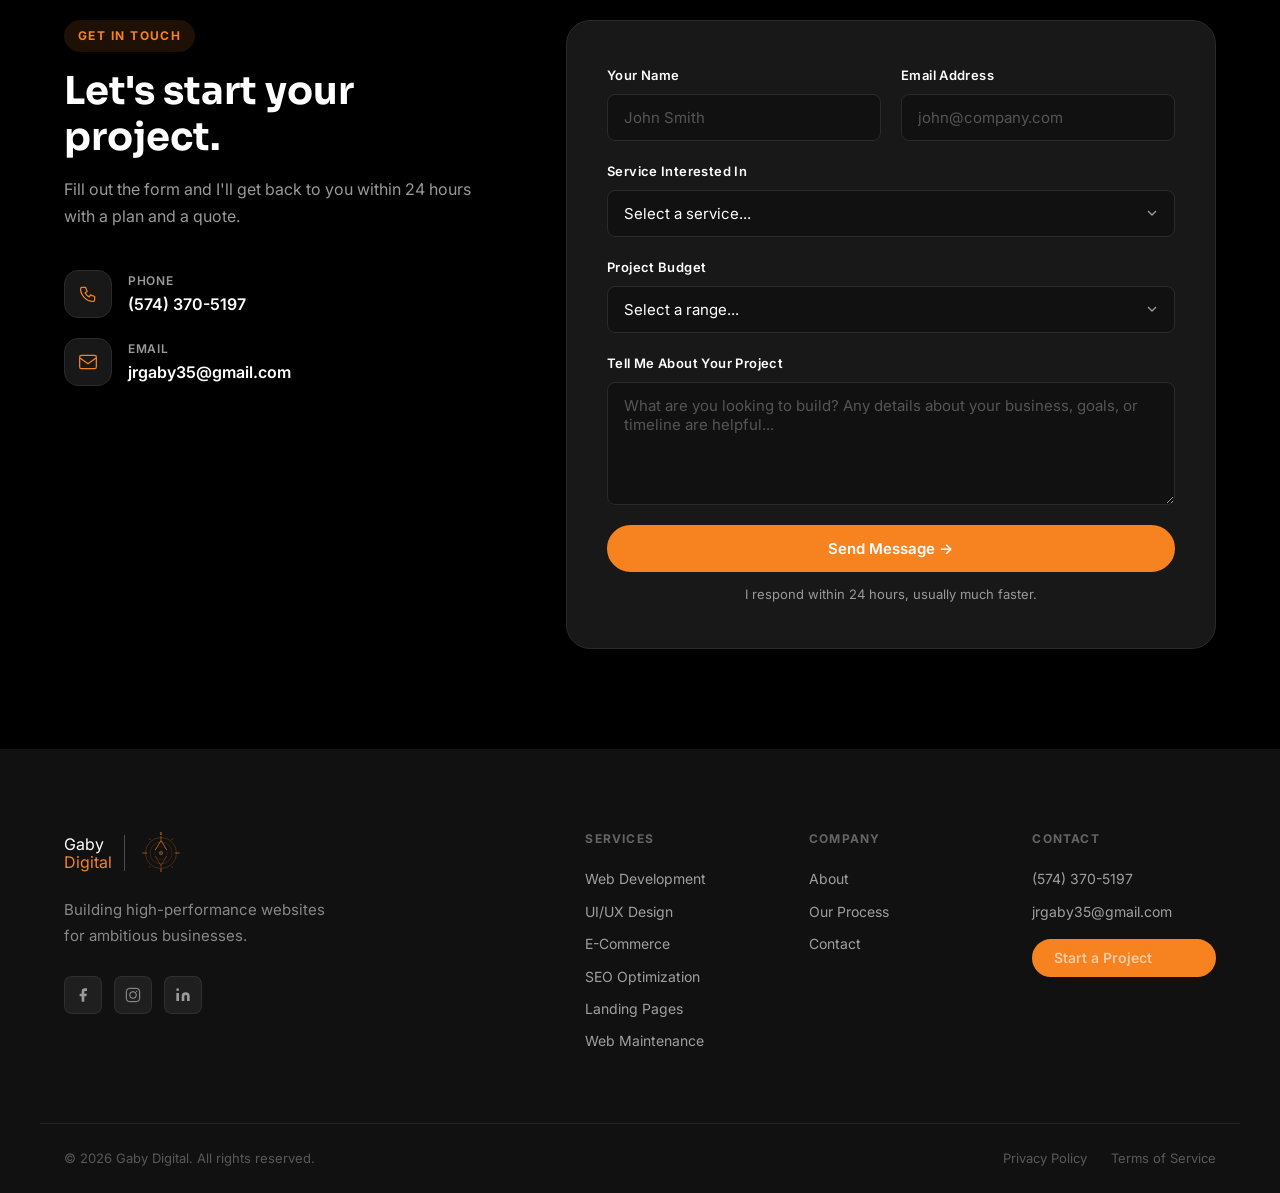
==== commit 0c91c87c: "Add large floating logo to hero section" ====
--- a/index.html
+++ b/index.html
@@ -40,6 +40,7 @@
   <section class="hero" id="home">
     <div class="hero__bg-grid"></div>
     <div class="container hero__inner">
+      <div class="hero__content">
       <div class="hero__badge">Web Development Studio</div>
       <h1 class="hero__headline">
         We build
@@ -73,6 +74,10 @@
           <svg viewBox="0 0 16 16" fill="none" xmlns="http://www.w3.org/2000/svg"><circle cx="8" cy="8" r="7" stroke="currentColor" stroke-width="1.5"/><path d="M5 8l2 2 4-4" stroke="currentColor" stroke-width="1.5" stroke-linecap="round" stroke-linejoin="round"/></svg>
           You own everything
         </span>
+      </div>
+      </div><!-- end hero__content -->
+      <div class="hero__logo-display">
+        <img src="gaby-digital-logo-cr9.svg" alt="Gaby Digital" />
       </div>
     </div>
     <div class="hero__scroll-hint">
--- a/style.css
+++ b/style.css
@@ -310,6 +310,32 @@
   z-index: 1;
   padding-top: 60px;
   padding-bottom: 60px;
+  display: grid;
+  grid-template-columns: 1fr 420px;
+  gap: 60px;
+  align-items: center;
+}
+
+.hero__content {
+  min-width: 0;
+}
+
+.hero__logo-display {
+  display: flex;
+  align-items: center;
+  justify-content: center;
+}
+.hero__logo-display img {
+  width: 380px;
+  height: 380px;
+  object-fit: contain;
+  opacity: .92;
+  filter: drop-shadow(0 0 60px rgba(246,130,32,.25));
+  animation: heroLogoFloat 6s ease-in-out infinite;
+}
+@keyframes heroLogoFloat {
+  0%, 100% { transform: translateY(0); }
+  50%       { transform: translateY(-14px); }
 }
 
 .hero__badge {
@@ -1367,6 +1393,8 @@
   .hero__headline { font-size: clamp(2rem, 7vw, 3rem); }
   .hero__stats { gap: 28px; }
   .hero__scroll-hint { display: none; }
+  .hero__inner { grid-template-columns: 1fr; }
+  .hero__logo-display { display: none; }
 
   .services__grid { grid-template-columns: 1fr; }
 
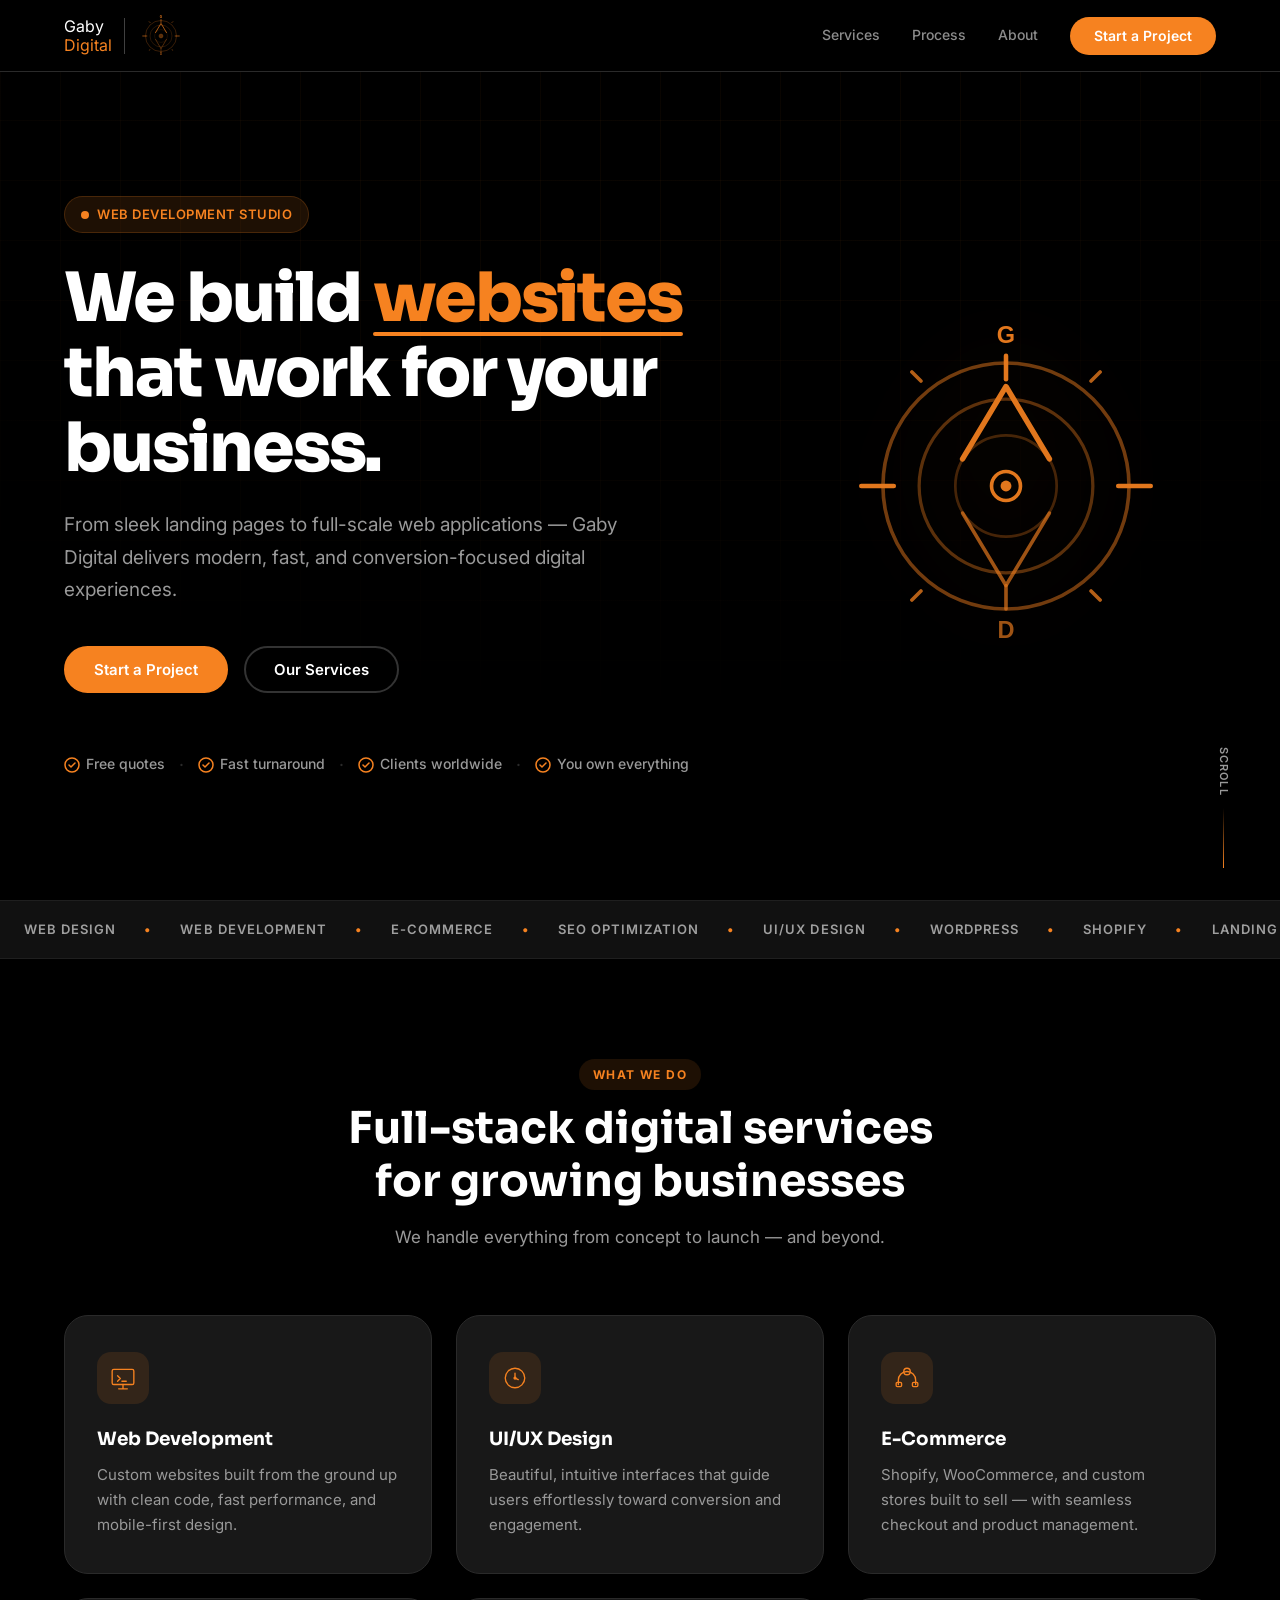
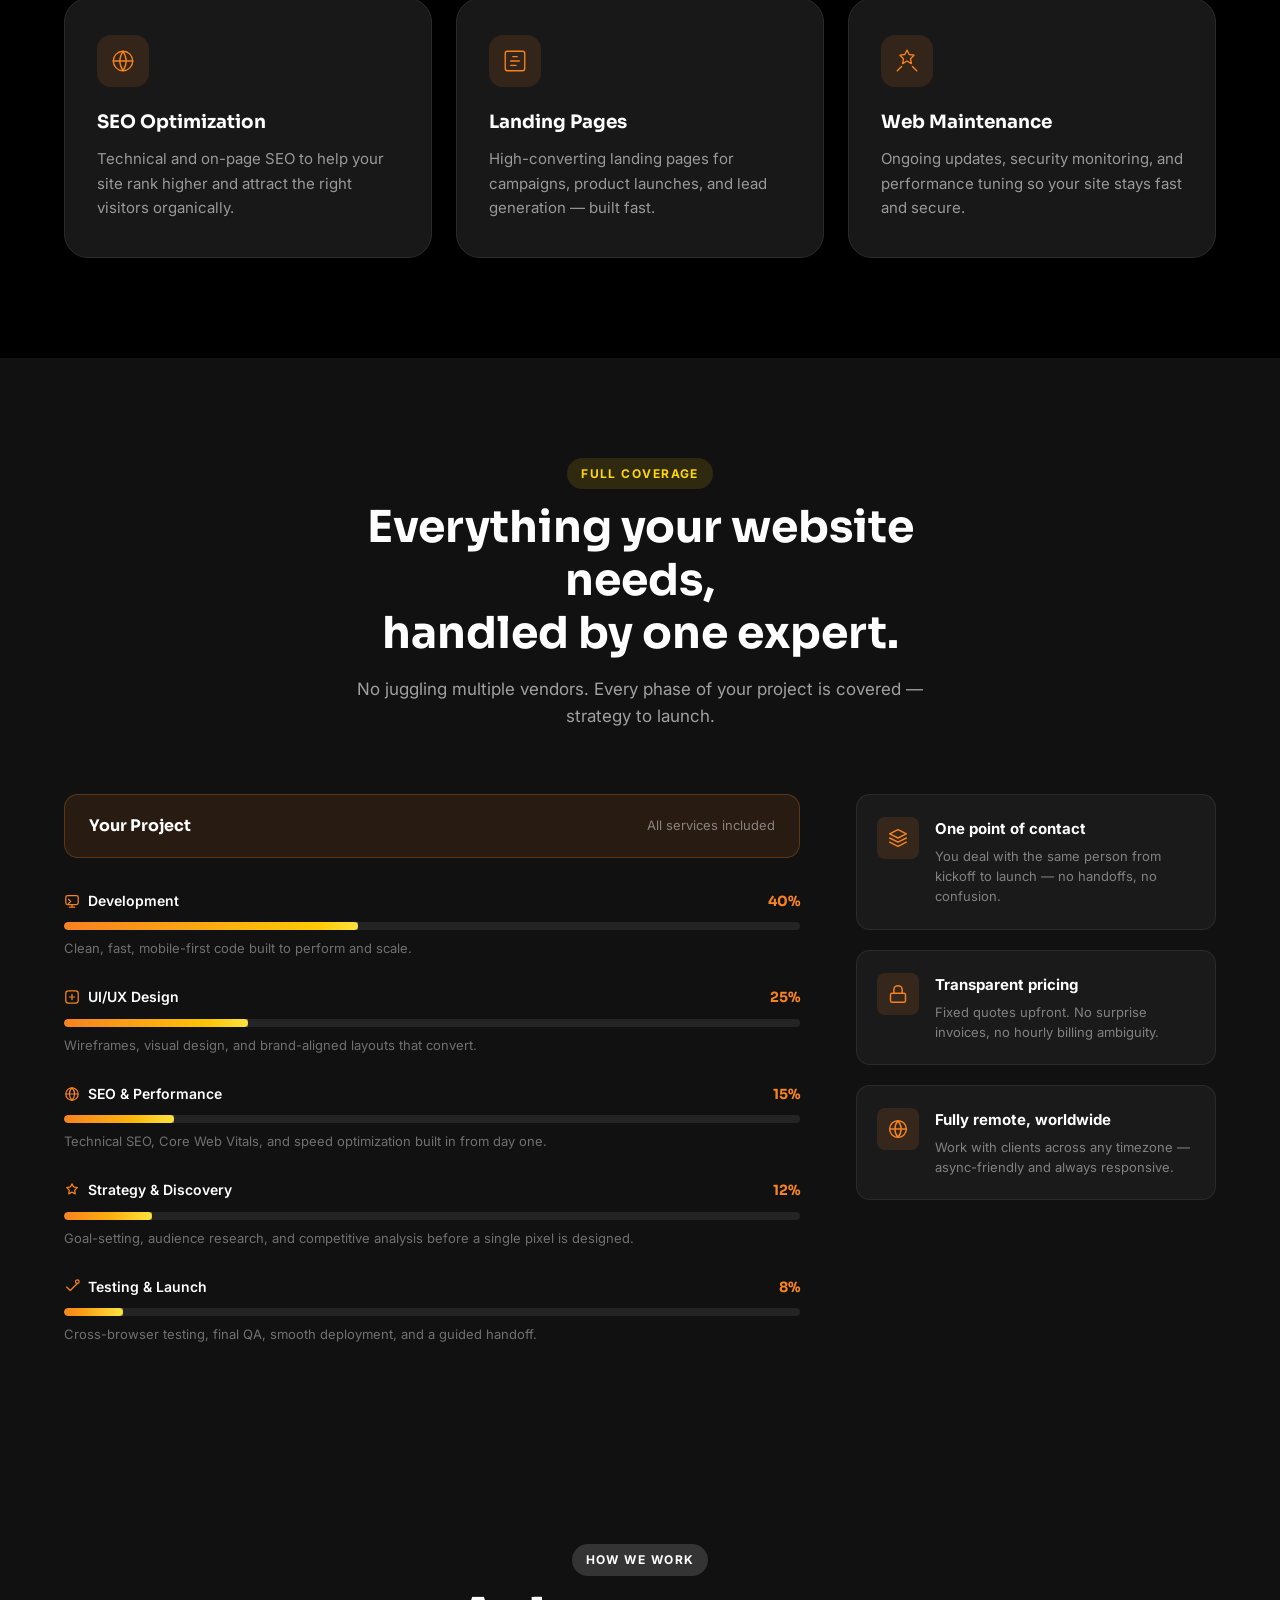
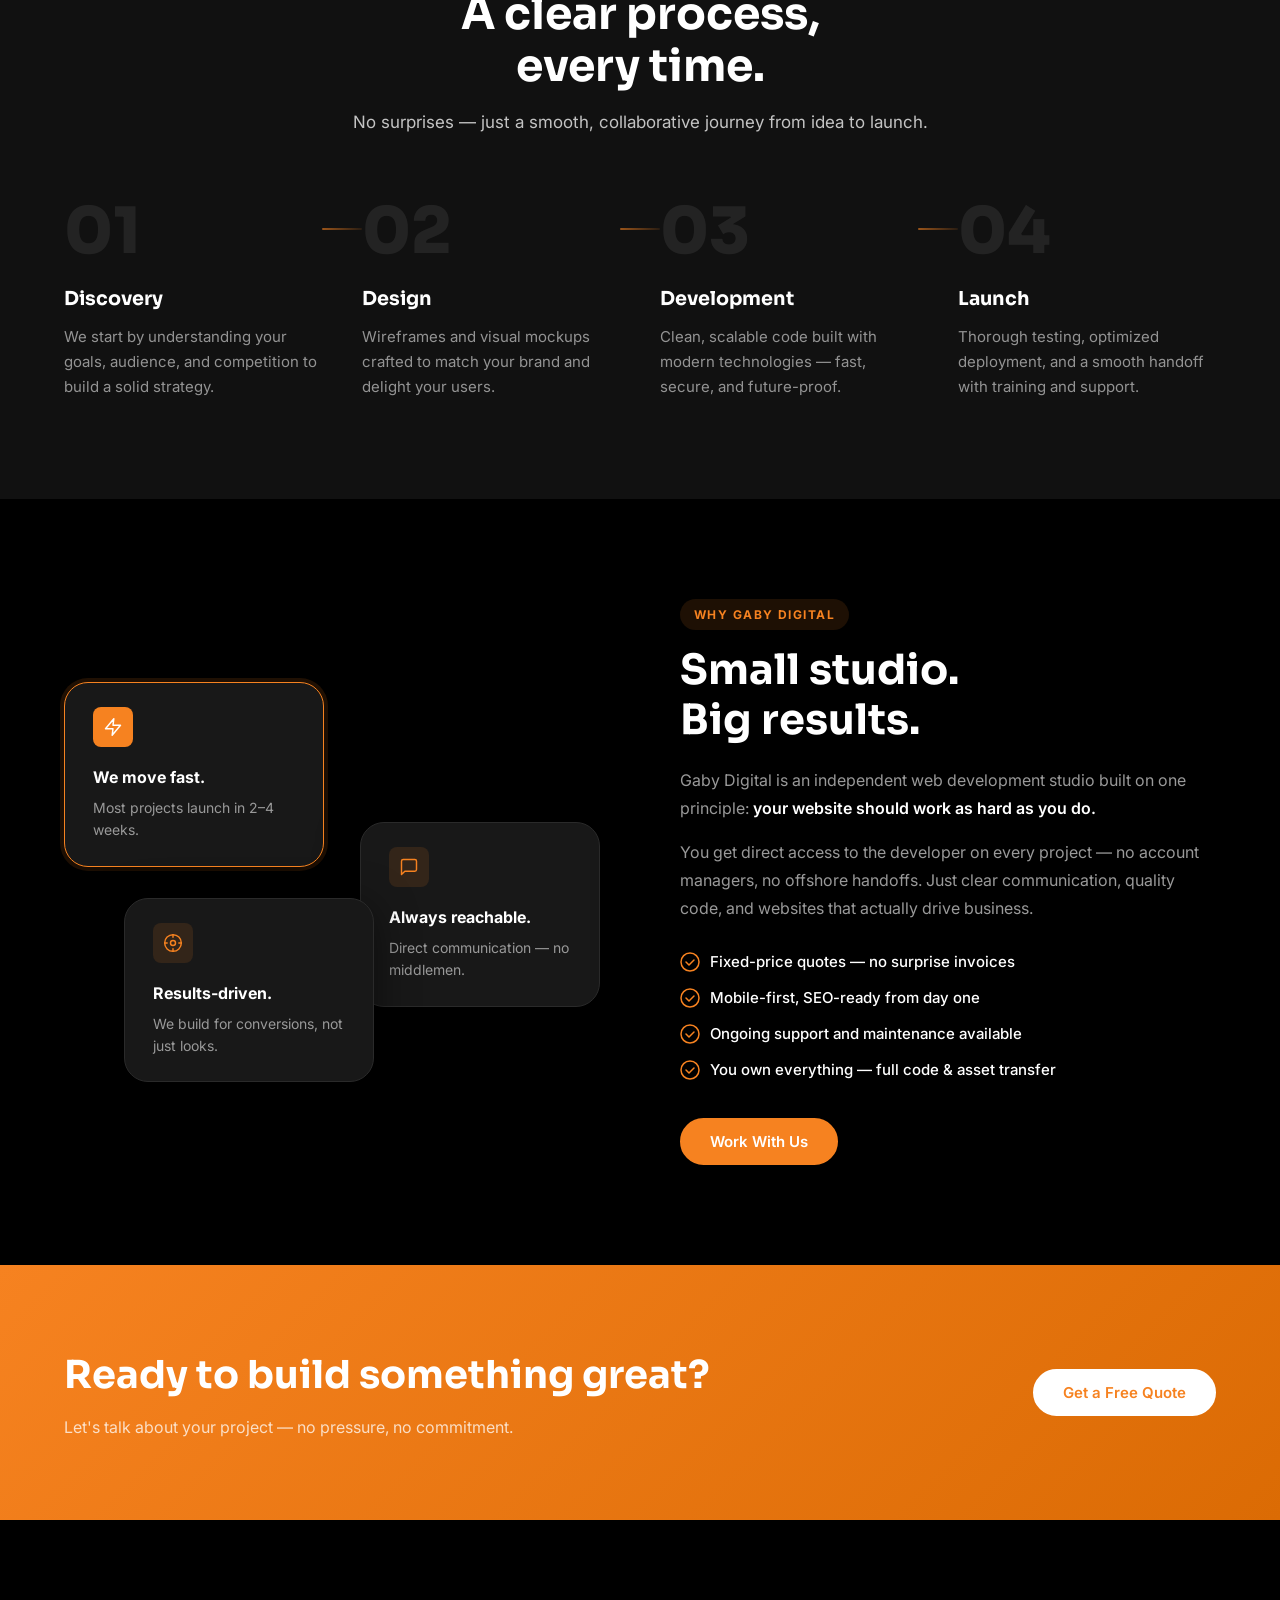
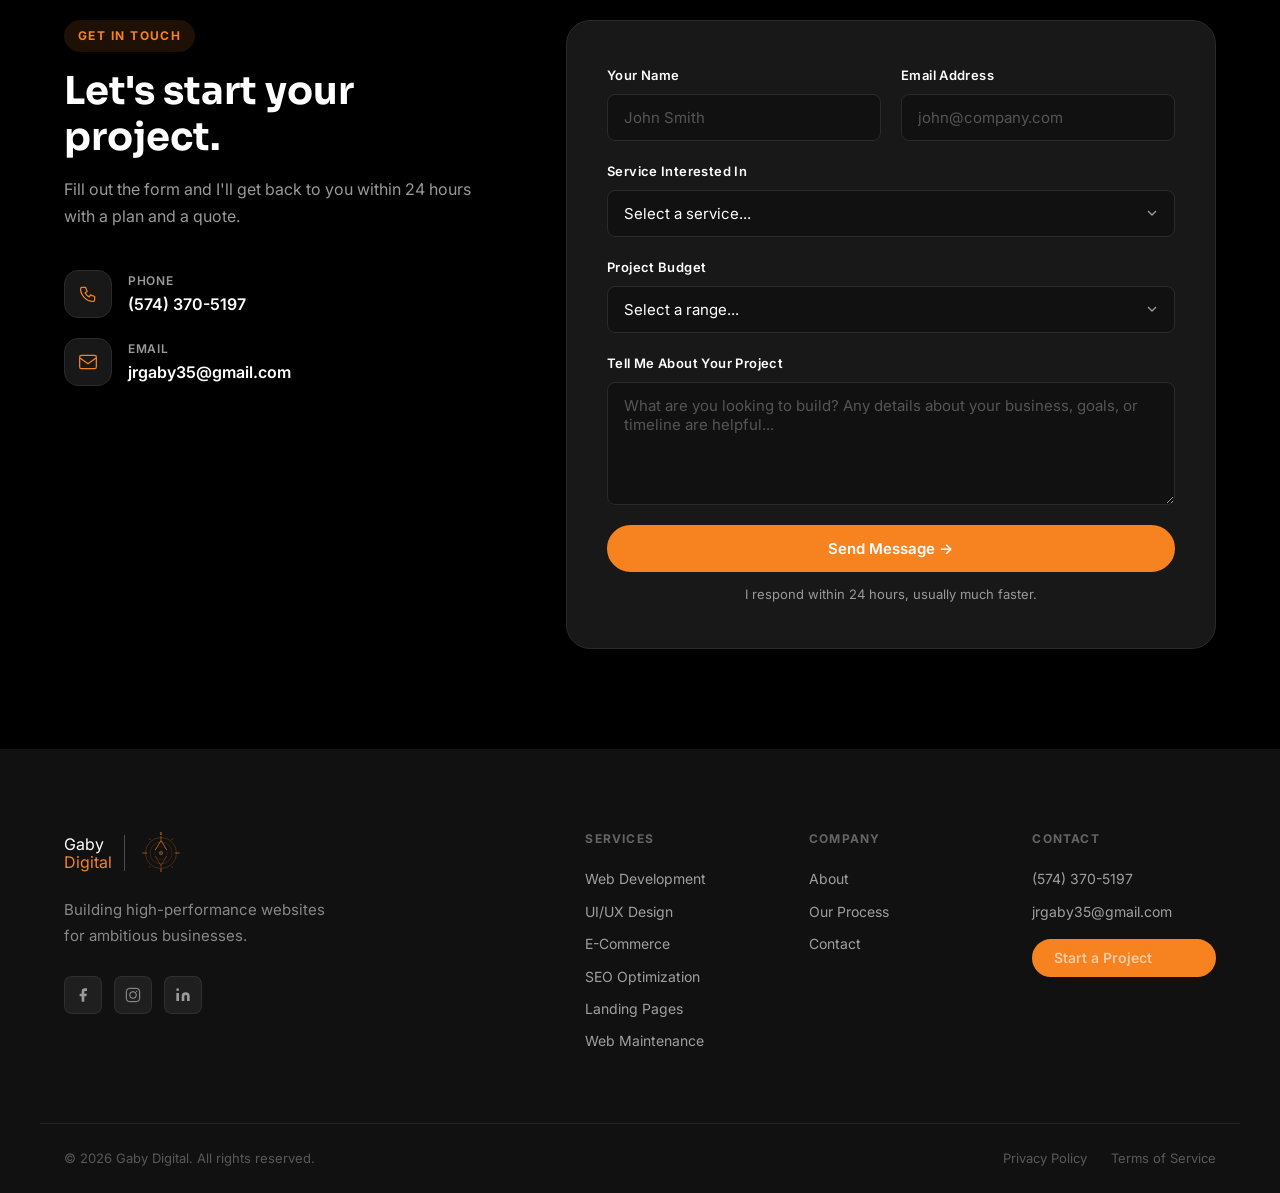
==== commit 84e08cac: "Match nav logo layout to footer — stacked words, divider, logo" ====
--- a/index.html
+++ b/index.html
@@ -15,14 +15,13 @@
   <!-- NAV -->
   <header class="nav" id="nav">
     <div class="nav__inner container">
-      <a href="#" class="nav__logo">
-        <div class="nav__wordmark">
+      <a href="#" class="nav__logo footer__logo">
+        <div class="footer__wordmark">
           <span class="logo-gaby">Gaby</span>
           <span class="logo-digital">Digital</span>
         </div>
-      </a>
-      <a href="#" class="nav__center-logo">
-        <img src="gaby-digital-logo-cr9.svg" alt="Gaby Digital logo" />
+        <div class="footer__logo-divider"></div>
+        <img src="gaby-digital-logo-cr9.svg" class="footer__logo-img" alt="Gaby Digital logo" />
       </a>
       <nav class="nav__links" id="navLinks">
         <a href="#services">Services</a>
--- a/style.css
+++ b/style.css
@@ -204,21 +204,6 @@
   flex-shrink: 0;
 }
 
-/* Centered logo in nav */
-.nav__center-logo {
-  position: absolute;
-  left: 50%;
-  transform: translateX(-50%);
-  display: flex;
-  align-items: center;
-  justify-content: center;
-  text-decoration: none;
-}
-.nav__center-logo img {
-  height: 56px;
-  width: 56px;
-  object-fit: contain;
-}
 
 /* Footer logo lockup */
 .footer__logo {
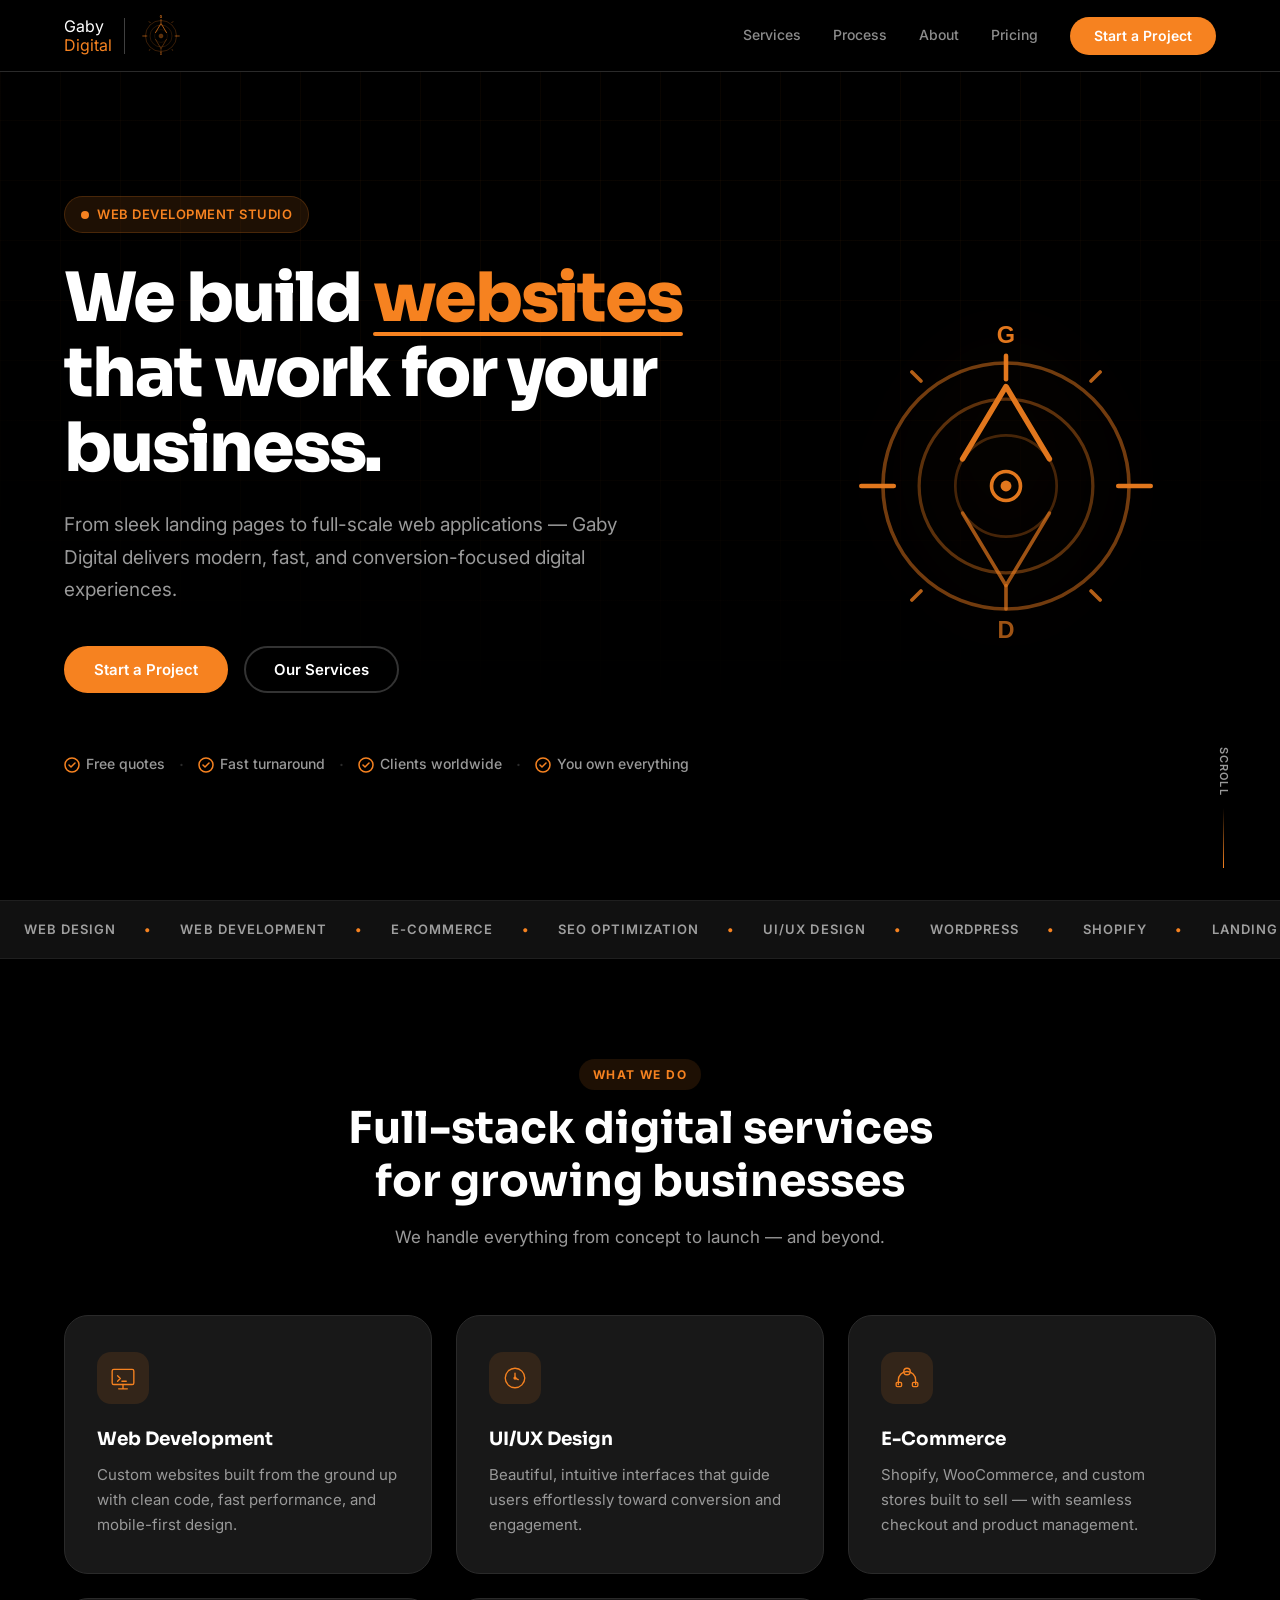
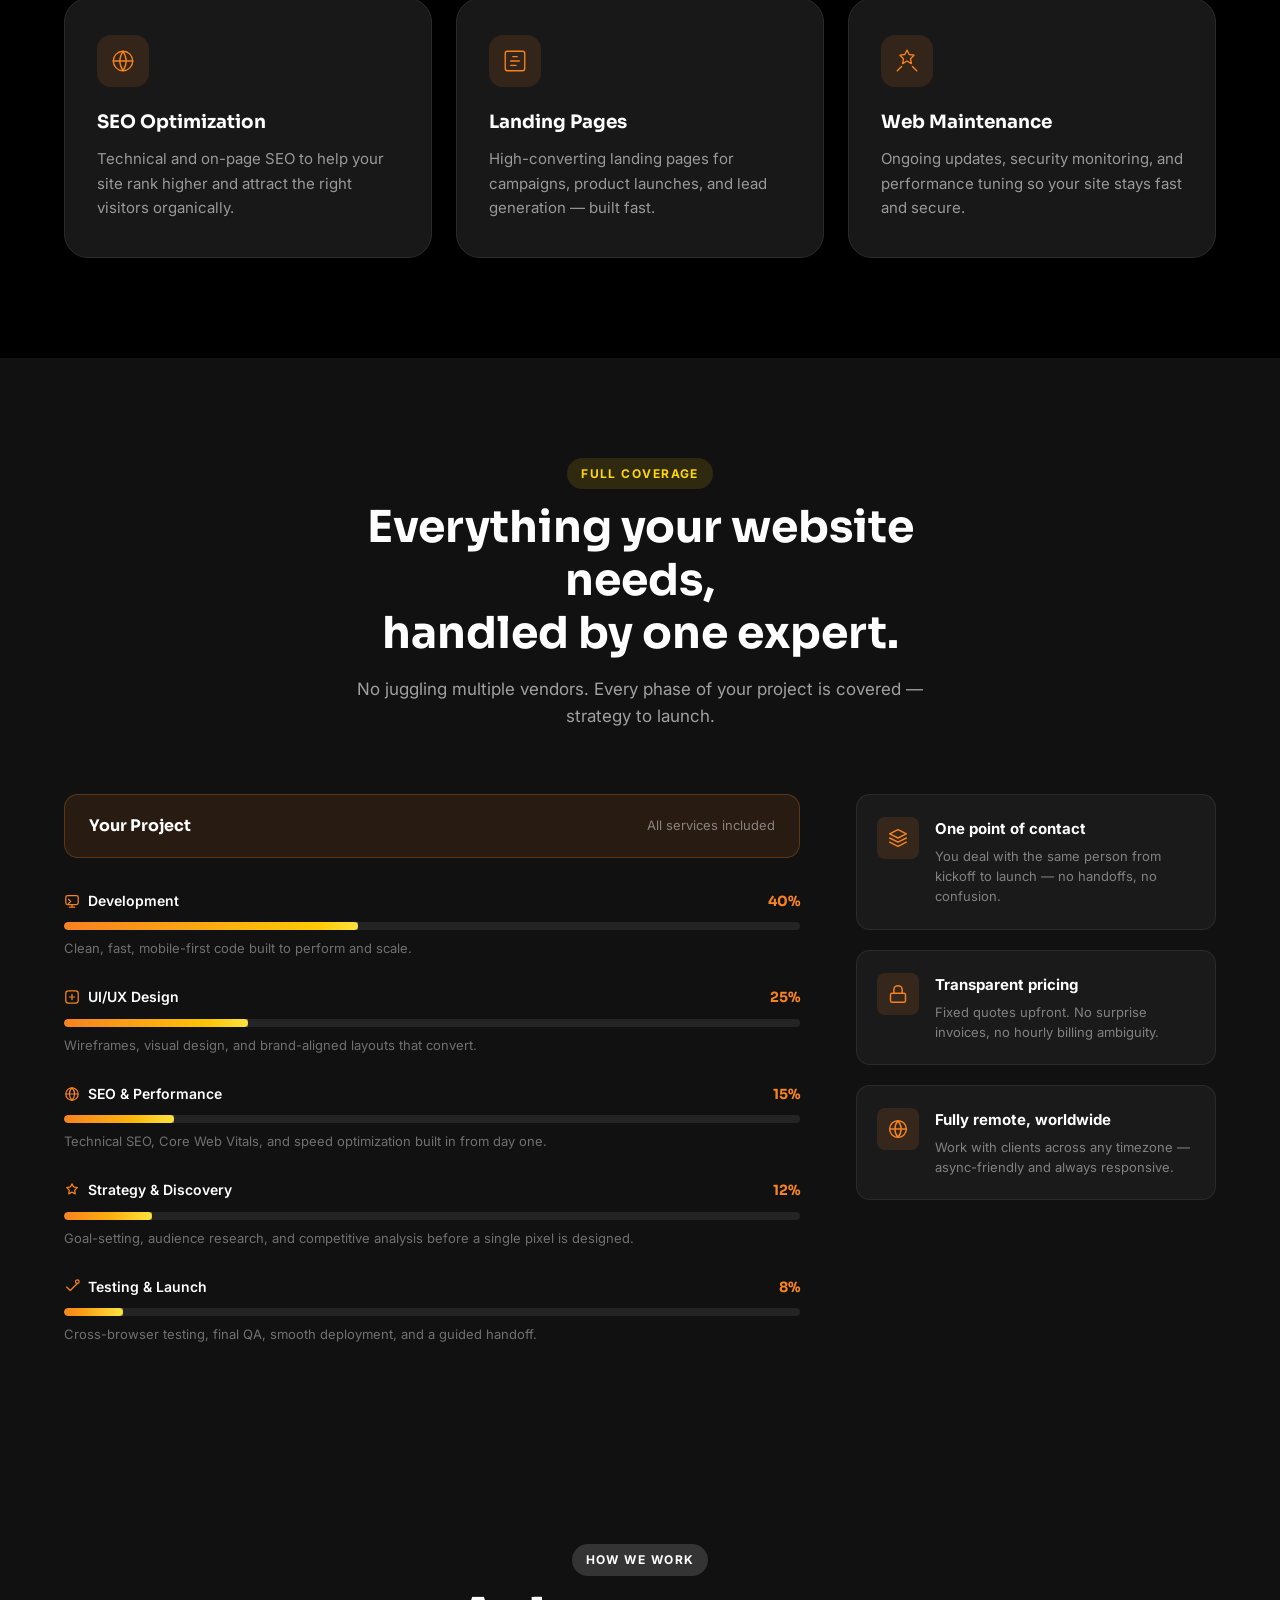
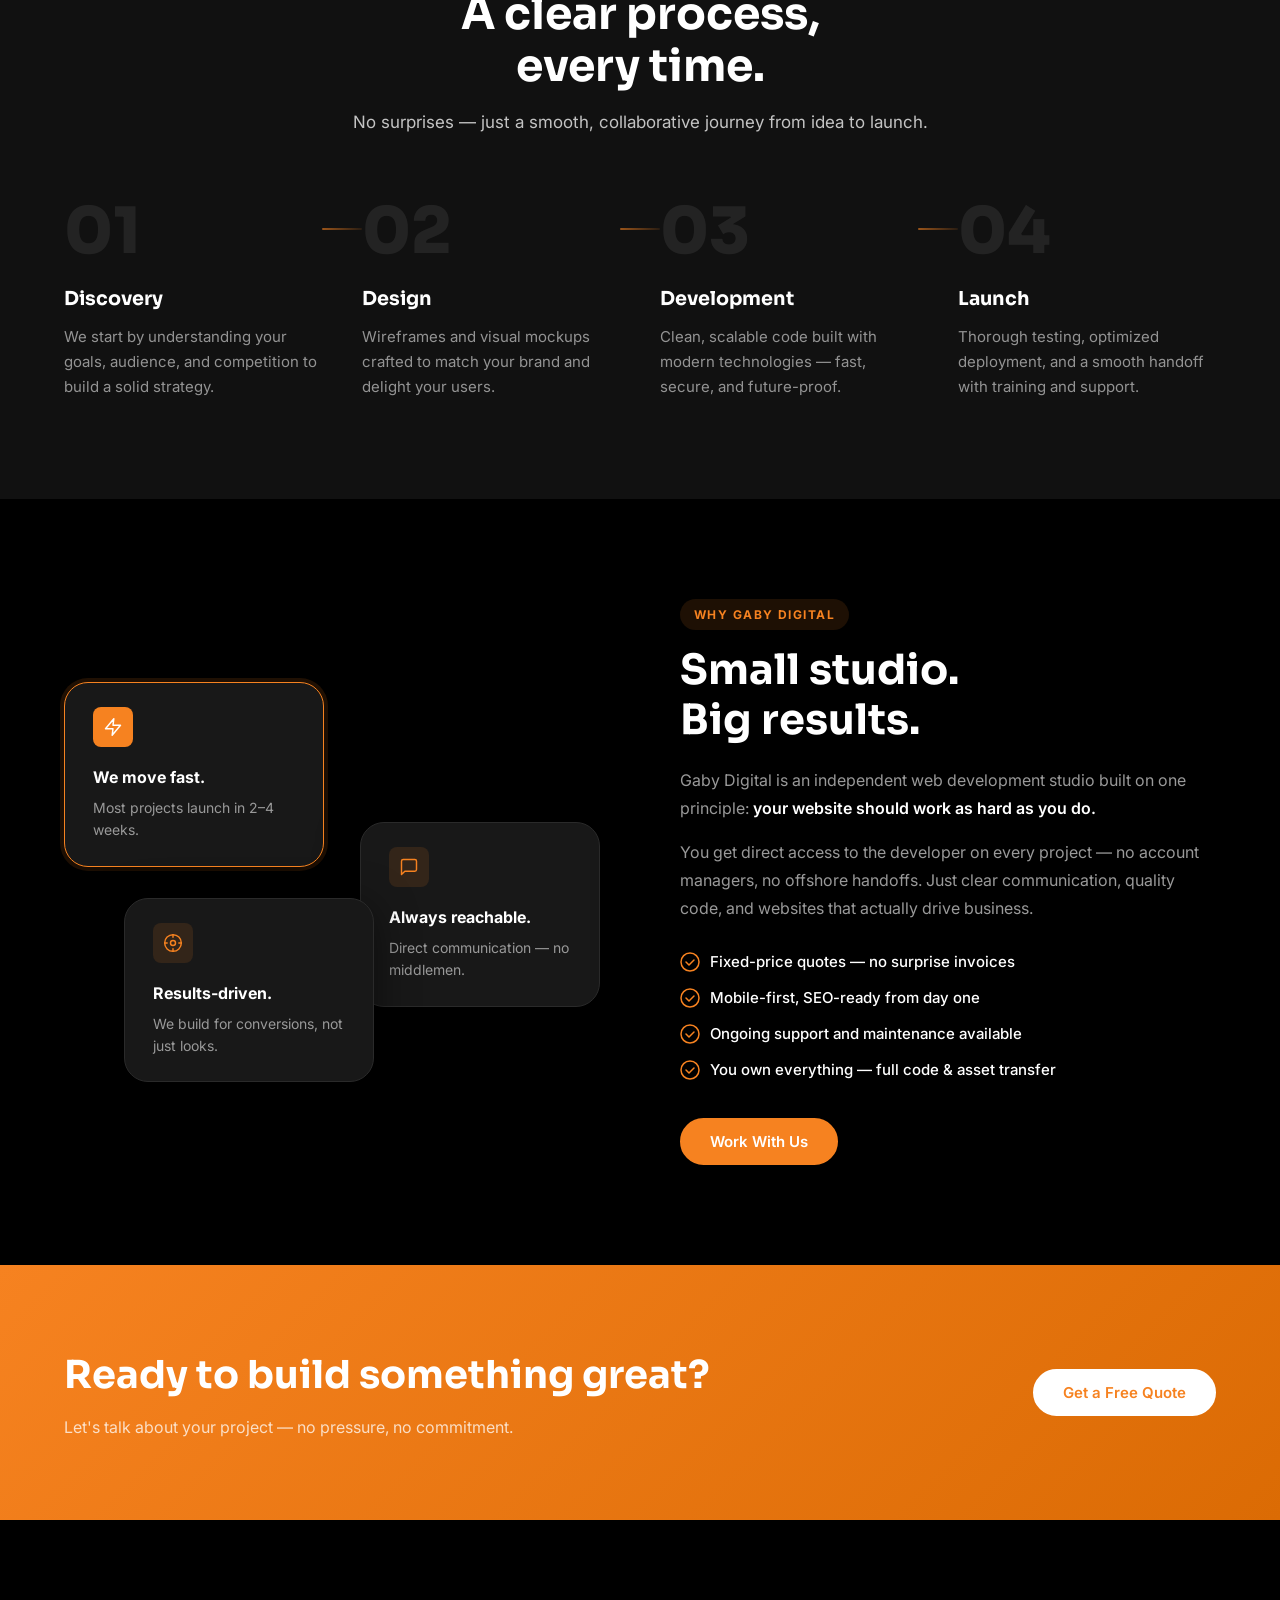
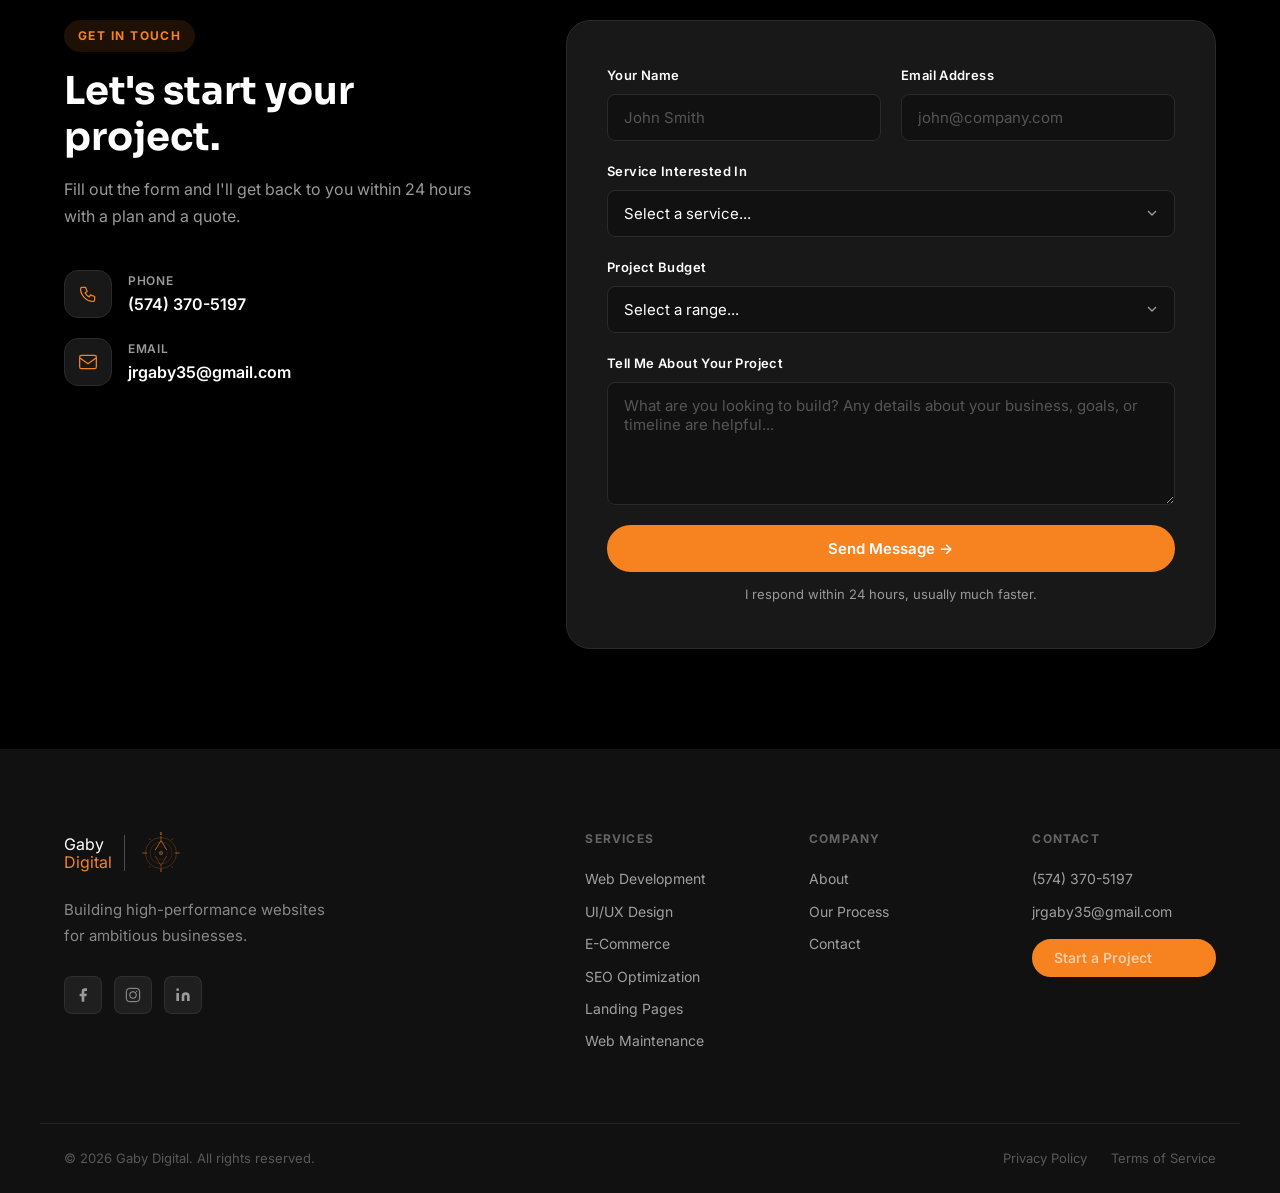
==== commit 96ea5ead: "Add pricing page and Pricing nav link" ====
--- a/index.html
+++ b/index.html
@@ -27,6 +27,7 @@
         <a href="#services">Services</a>
         <a href="#process">Process</a>
         <a href="#about">About</a>
+        <a href="pricing.html">Pricing</a>
         <a href="#contact" class="btn btn--nav">Start a Project</a>
       </nav>
       <button class="nav__hamburger" id="hamburger" aria-label="Toggle menu">
